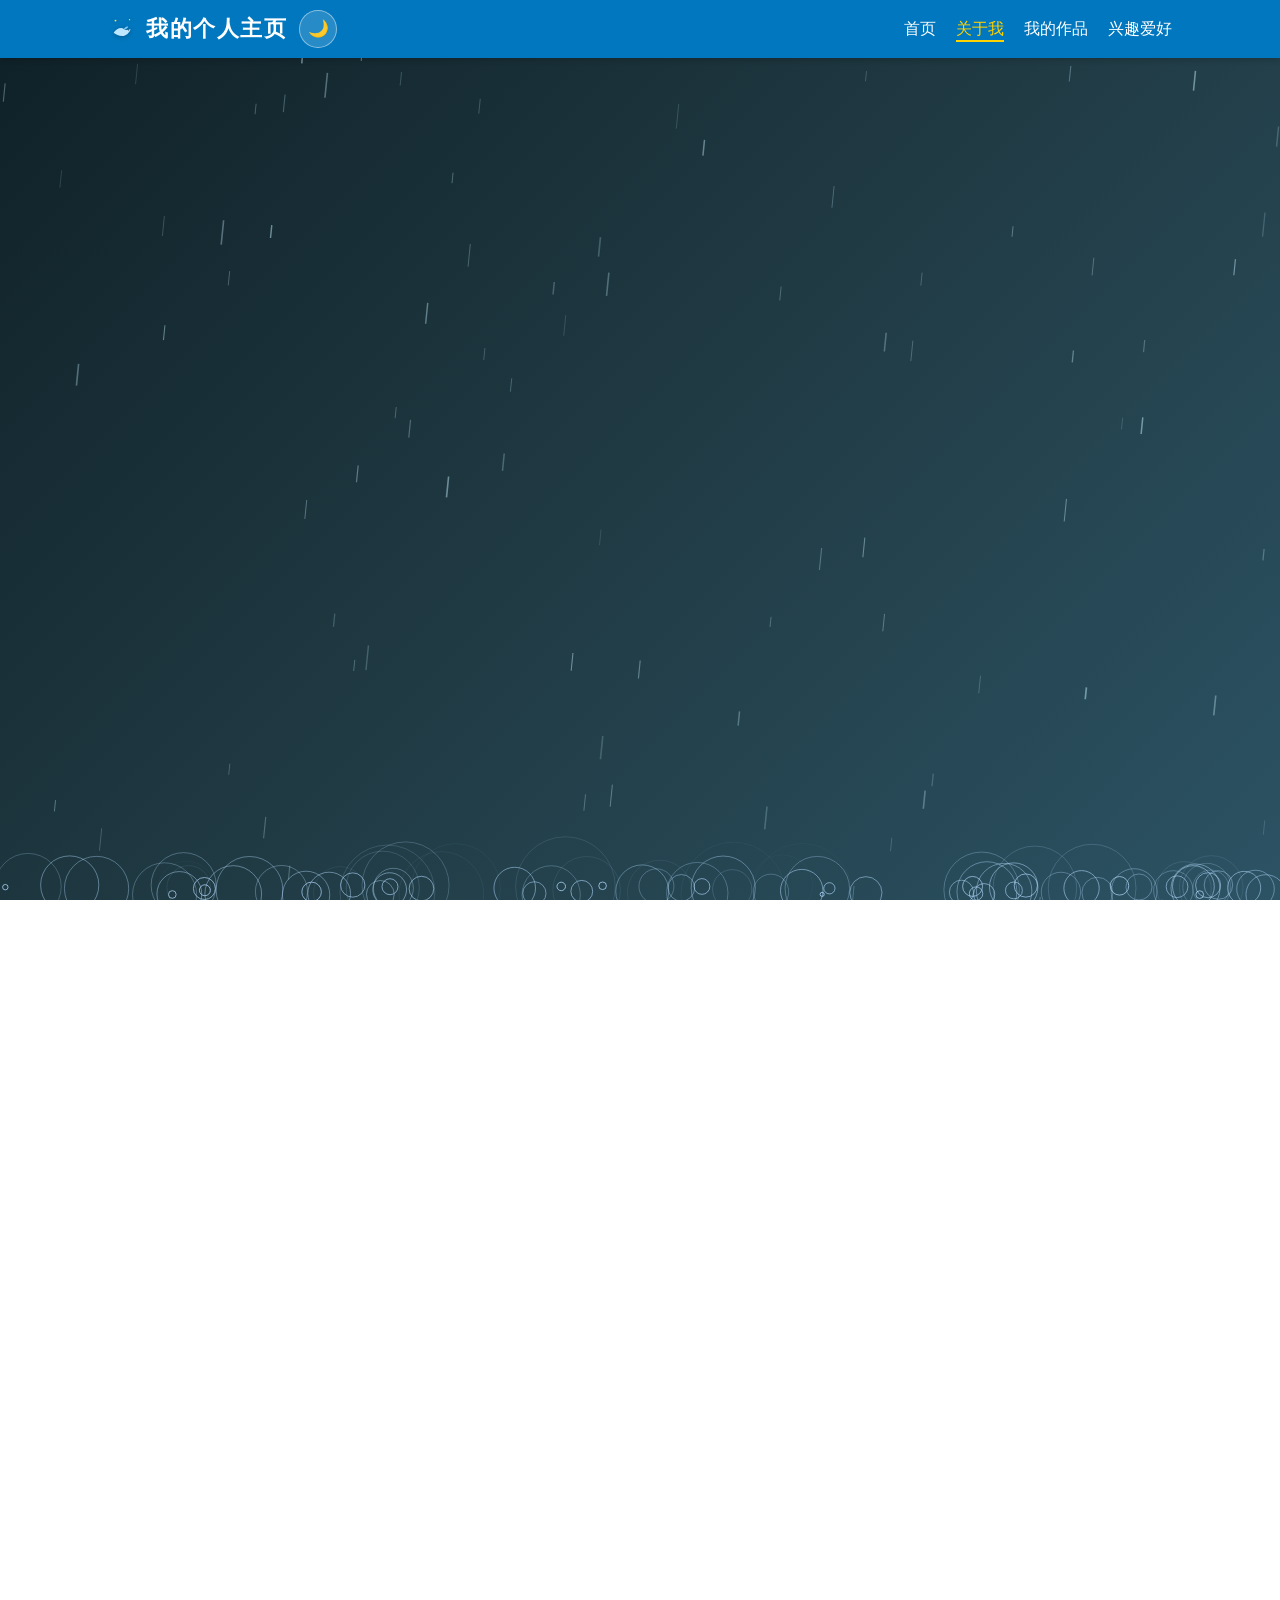
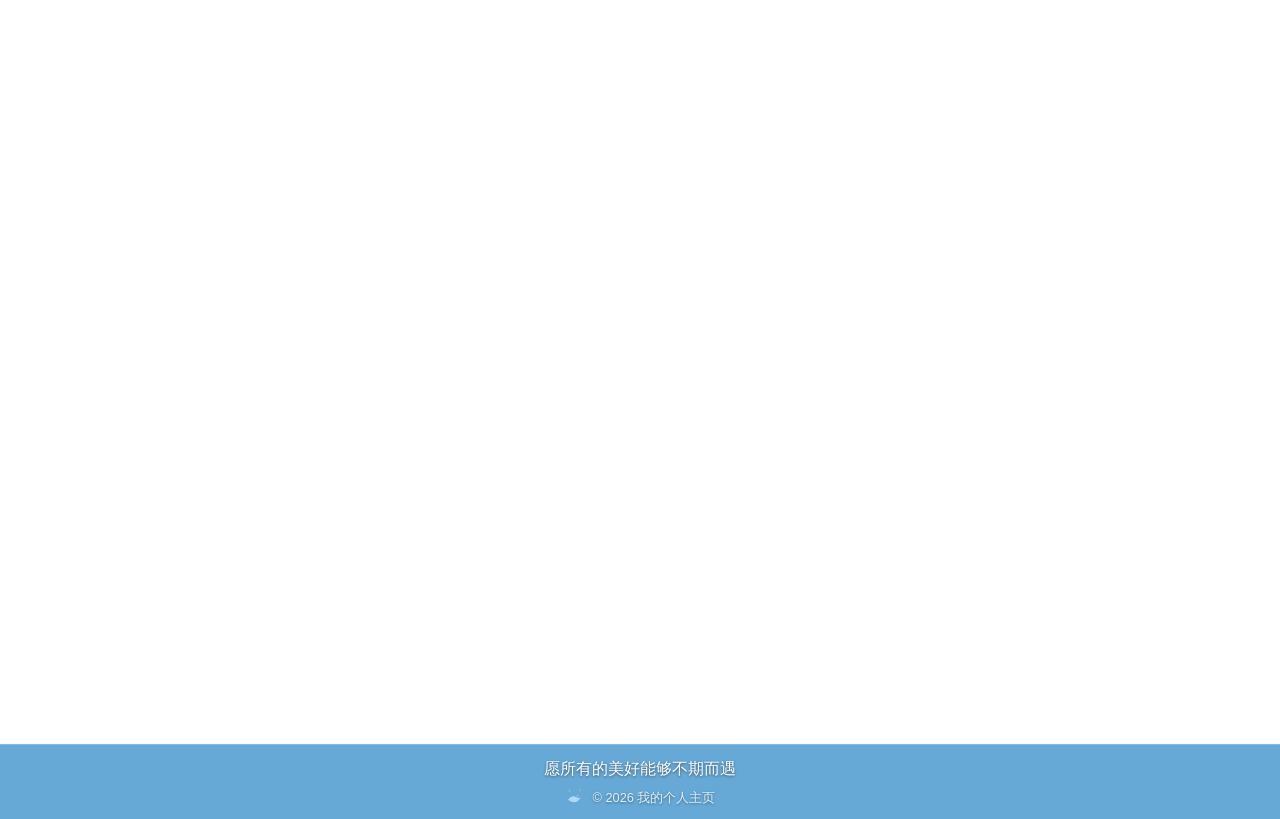
==== about.html @ daa80382 "Add files via upload" ====
<!DOCTYPE html>
<html lang="zh-CN">
<head>
    <meta charset="UTF-8">
    <meta name="viewport" content="width=device-width, initial-scale=1.0">
    <title>关于我 - 蓝调雨夜</title>
    <link rel="icon" type="image/svg+xml" href="favicon.svg">
    <link rel="manifest" href="manifest.json">
    <meta name="mobile-web-app-capable" content="yes">
    <meta name="apple-mobile-web-app-status-bar-style" content="black-translucent">
    <meta name="description" content="了解我的基本信息、技能标签、学习时间线与联系方式，一名热爱前端开发的学生的成长记录。">
    <meta name="keywords" content="关于我,前端技能,学习经历,HTML,CSS,JavaScript,Three.js">
    <meta name="theme-color" content="#0f2027">
    <meta name="author" content="我的个人主页">
    <!-- SEO / 社交分享卡片 -->
    <link rel="canonical" href="about.html">
    <meta name="robots" content="index,follow">
    <script>(function(){try{var u=location.origin+location.pathname.replace(/index[.]html$/,"");var c=document.querySelector("link[rel=canonical]");if(c)c.href=u;var og=document.querySelector("meta[property=og:url]");if(!og){og=document.createElement("meta");og.setAttribute("property","og:url");document.head.appendChild(og);}og.content=u;}catch(e){}})();</script>
    <meta property="og:type" content="profile">
    <meta property="og:site_name" content="蓝调雨夜 · 我的个人主页">
    <meta property="og:title" content="关于我 - 蓝调雨夜">
    <meta property="og:description" content="了解我的基本信息、技能标签、学习时间线与联系方式，一名热爱前端开发的学生的成长记录。">
    <meta property="og:image" content="images/banner.png">
    <meta name="twitter:card" content="summary_large_image">
    <script type="application/ld+json">
    {"@context":"https://schema.org","@type":"Person","name":"我的个人主页","description":"热爱前端开发的学生，展示学习成果与作品","knowsAbout":["HTML","CSS","JavaScript","Three.js","GSAP"]}
    </script>
    <script>(function(){try{var t=localStorage.getItem("site-theme"),m=localStorage.getItem("site-theme-mode")||(t==="light"?"light":"dark"),light=m==="light"||(m==="auto"&&matchMedia("(prefers-color-scheme: light)").matches);if(light)document.documentElement.setAttribute("data-theme","light");localStorage.setItem("site-theme",light?"light":"dark");if(localStorage.getItem("site-motion")==="off")document.documentElement.setAttribute("data-motion","off");var sf=localStorage.getItem("siteFont");if(sf&&sf!=="default")document.documentElement.setAttribute("data-font",sf);}catch(e){}})();</script>
    <script>(function(){try{var a=JSON.parse(localStorage.getItem("siteAccent")||'"ocean"');if(a&&a!=="ocean")document.documentElement.setAttribute("data-accent",a);}catch(e){}})();</script>
    <link rel="stylesheet" href="css/style.css">
    <style>
        * { box-sizing: border-box; margin: 0; padding: 0; }
        html, body { height: 100%; }
        
        /* ⭐️ 核心修改：深邃的蓝色渐变背景 */
        body { 
            display: flex; 
            flex-direction: column; 
            background: linear-gradient(135deg, #0f2027 0%, #203a43 50%, #2c5364 100%) !important; 
            background-image: linear-gradient(135deg, #0f2027 0%, #203a43 50%, #2c5364 100%) !important;
            background-attachment: fixed;
            animation: none !important;        
        }

        #rainCanvas { position: fixed; top: 0; left: 0; width: 100%; height: 100%; z-index: 1; pointer-events: none; }
        header, main, footer { position: relative; z-index: 10; }

        main.container { flex: 1; width: 100%; max-width: 1100px; margin: 0 auto; padding: 16px; }
        .about-title { font-size: 1.4rem; margin: 0 0 24px 0; color: #ffffff; text-shadow: 0 2px 4px rgba(0,0,0,0.5); }

        /* ⭐️ 保持白色高透毛玻璃卡片 */
        .about-content .card {
            background: rgba(255, 255, 255, 0.75) !important; 
            backdrop-filter: blur(12px); 
            -webkit-backdrop-filter: blur(12px);
            border: 1px solid rgba(255, 255, 255, 0.9); 
            border-radius: 14px;
            padding: 35px 30px;
            box-shadow: 0 15px 40px rgba(0, 0, 0, 0.4); 
            position: relative;
            overflow: hidden;
        }

        /* 顶部星空 banner（装饰，不碰文字区） */
        .about-banner {
            position: absolute;
            top: 0; left: 0; right: 0;
            height: 150px;
            background-image: url('images/banner.png');
            background-size: cover;
            background-position: center 45%;
            background-repeat: no-repeat;
            z-index: 0;
        }
        .about-banner::after {
            content: "";
            position: absolute;
            inset: 0;
            background: linear-gradient(180deg, rgba(7,26,46,0.15) 0%, rgba(255,255,255,0) 60%, rgba(255,255,255,0.75) 100%);
        }
        .about-content .card > *:not(.about-banner) {
            position: relative;
            z-index: 1;
        }

        /* 文字颜色 */
        .card h3 { color: #004a82; margin-bottom: 12px; margin-top: 25px; font-size: 1.2rem; }
        .card p { margin-bottom: 10px; color: #222; line-height: 1.7; font-size: 1rem; }
        
        /* 头像 */
        .avatar-wrap { 
            width: 140px; height: 140px; border-radius: 50%; margin: 18px auto 20px; overflow: hidden; 
            border: 3px solid rgba(255, 255, 255, 0.95); box-shadow: 0 6px 22px rgba(0,0,0,0.35);
        }
        .card .avatar-wrap img { 
            width: 100% !important; height: 100% !important; max-width: none !important; 
            object-fit: cover; object-position: center; display: block; margin: 0 !important; border: none !important; border-radius: 50%; 
        }
        
        .divider { border: none; border-top: 1px dashed #a0b8d0; margin: 25px 0; }

        /* ⭐️ 技能标签云 */
        .skill-tags { display: flex; flex-wrap: wrap; gap: 10px; margin-top: 6px; }
        .skill-tag {
            display: inline-block; padding: 6px 15px; border-radius: 20px;
            font-size: 0.92rem; font-weight: 600; color: #fff;
            background: linear-gradient(135deg, #0077be, #4aa3df);
            box-shadow: 0 3px 8px rgba(0, 119, 190, 0.25);
        }
        .skill-tag.skill-js { background: linear-gradient(135deg, #b8860b, #e0a92e); box-shadow: 0 3px 8px rgba(184,134,11,0.25); }
        .skill-tag.skill-3d { background: linear-gradient(135deg, #6a4fc2, #9b7bea); box-shadow: 0 3px 8px rgba(106,79,194,0.25); }

        /* ⭐️ 技能熟练度条 */
        .skill-bars { display: flex; flex-direction: column; gap: 12px; margin-top: 18px; }
        .skill-bar-row { display: flex; align-items: center; gap: 12px; }
        .skill-bar-name { width: 104px; flex: none; font-size: 0.9rem; color: #004a82; font-weight: 600; text-align: right; }
        .skill-bar-track {
            flex: 1; height: 9px; border-radius: 6px; overflow: hidden;
            background: rgba(0, 119, 190, 0.12); box-shadow: inset 0 1px 2px rgba(0,0,0,0.08);
        }
        .skill-bar-fill {
            height: 100%; border-radius: 6px; width: 0;
            background: linear-gradient(90deg, #0077be, #4aa3df);
            transition: width 1.1s cubic-bezier(.22,.9,.3,1);
        }
        .skill-bar-fill.bar-js { background: linear-gradient(90deg, #b8860b, #e0a92e); }
        .skill-bar-fill.bar-3d { background: linear-gradient(90deg, #6a4fc2, #9b7bea); }
        .skill-bar-pct { width: 38px; flex: none; font-size: 0.82rem; color: #666; font-variant-numeric: tabular-nums; }
        @media (max-width: 560px) {
            .skill-bar-name { width: 76px; font-size: 0.82rem; }
            .skill-bar-row { gap: 8px; }
        }

        /* ⭐️ 学习时间线 */
        .timeline { position: relative; margin: 8px 0 4px 4px; padding-left: 26px; }
        .timeline::before {
            content: ""; position: absolute; left: 5px; top: 6px; bottom: 6px;
            width: 2px; background: linear-gradient(#0077be, #73b868);
        }
        .timeline-item { position: relative; margin-bottom: 18px; }
        .timeline-item:last-child { margin-bottom: 0; }
        .timeline-item::before {
            content: ""; position: absolute; left: -26px; top: 5px;
            width: 12px; height: 12px; border-radius: 50%;
            background: #fff; border: 2px solid #0077be;
            box-shadow: 0 0 0 3px rgba(0,119,190,0.15);
        }
        .timeline-item h4 { color: #005a9c; font-size: 1.02rem; margin: 0 0 3px 0; }
        .timeline-item h4 span { color: #888; font-size: 0.82rem; font-weight: normal; margin-left: 8px; }
        .timeline-item p { margin: 0; }

        /* ⭐️ 联系方式 */
        .contact-list { display: flex; flex-wrap: wrap; gap: 12px; margin-top: 8px; }
        .contact-item {
            display: flex; align-items: center; gap: 8px;
            padding: 10px 16px; border-radius: 10px;
            background: linear-gradient(135deg, rgba(0,119,190,0.08), rgba(115,184,104,0.08));
            border: 1px solid rgba(0,119,190,0.2);
        }
        .contact-item .c-label { color: #005a9c; font-weight: 600; }
        .contact-item .c-value { color: #222; }
        
        /* 页脚 */
        footer { 
            background-color: rgba(0, 113, 188, 0.6) !important; 
            backdrop-filter: blur(10px);
            -webkit-backdrop-filter: blur(10px);
            border-top: 1px solid rgba(255, 255, 255, 0.2); 
            color: #fff; text-align: center; padding: 16px 0; width: 100%; 
        }
        footer p { margin: 0; color: #fff; text-shadow: 0 1px 3px rgba(0,0,0,0.5); }
        footer .copyright { margin-top: 6px; font-size: 0.8rem; opacity: 0.85; }
    </style>
    <link rel="stylesheet" href="css/theme.css">
</head>
<body>
    <a href="#main-content" class="skip-link">跳转到主要内容</a>
    <header class="site-header">
        <div class="container">
            <h1><svg class="brand-mark" viewBox="0 0 64 64" aria-hidden="true"><circle class="brand-star" cx="16" cy="14" r="2"></circle><circle class="brand-star" cx="46" cy="12" r="1.5"></circle><path class="whale-body" d="M12 40c6-9 16-13 22-8 4 3 8 3 14 0-2 8-9 15-18 15-7 0-13-3-18-7z"></path><path class="whale-fin" d="M34 32c2-4 6-6 9-5-1 3-4 5-9 5z"></path><circle class="whale-eye" cx="44" cy="34" r="1.1"></circle></svg>我的个人主页</h1>
            <div class="theme-toggle-wrap"><button class="theme-toggle" type="button" aria-label="切换深浅主题" title="切换深浅主题"><span class="theme-toggle-icon">🌙</span></button></div>
            <nav class="site-nav" aria-label="主导航">
                <ul>
                    <li><a href="index.html">首页</a></li>
                    <li><a href="about.html" class="active" aria-current="page">关于我</a></li>
                    <li><a href="works.html">我的作品</a></li>
                    <li><a href="hobby.html">兴趣爱好</a></li>
                </ul>
            </nav>
        </div>
    </header>

    <main class="container" id="main-content">
        <h2 class="about-title reveal" style="--reveal-delay: 0s"><span data-icon="wave" style="vertical-align:-0.08em"></span> 关于我</h2>
        <div class="flip-card reveal" style="--reveal-delay: 0.08s" aria-label="翻转名片">
            <div class="flip-card__inner">
                <div class="flip-card__face flip-card__front">
                    <div class="flip-card__avatar"><img src="images/56.jpg" alt="我的头像"></div>
                    <h3>你好，我是未来的前端开发者</h3>
                    <p>点击卡片翻到背面看看 →</p>
                    <span class="flip-card__hint">点击 / 回车翻转</span>
                </div>
                <div class="flip-card__face flip-card__back">
                    <h3>关于这张名片</h3>
                    <p>热爱星空海洋的清新治愈风，享受从零搭出一个网页的过程。技能会持续更新，故事也还在继续写。</p>
                    <div class="flip-card__tags"><span>HTML</span><span>CSS</span><span>JS</span><span>Canvas</span></div>
                    <span class="flip-card__hint">← 点击翻回正面</span>
                </div>
            </div>
        </div>
        <div class="about-content">
            <div class="card reveal" style="--reveal-delay: 0.15s">
                <div class="about-banner" aria-hidden="true"></div>
                <div class="avatar-wrap">
                    <img src="images/56.jpg" alt="头像">
                </div>
                
                <hr class="divider">
                <h3 style="margin-top: 0;">基本信息</h3>
                <p>大家好，我是一名学生。我对前端网页开发很感兴趣，正在学习HTML、CSS，喜欢动手制作网页，研究页面布局、配色和简单动画。遇到不懂的问题我会耐心查阅资料、反复调试，也乐于和同学交流学习。我很喜欢星空海洋这种清新治愈的风格，这个个人主页就是我的练习作品。</p>
                
                <hr class="divider">
                <h3 style="margin-top: 0;">我的性格</h3>
                <p>乐观、耐心，遇到难题愿意慢慢钻研，喜欢和同学交流学习。</p>
                
                <h3>我的学习习惯</h3>
                <p>遇到不懂的知识点会先自己查阅资料、动手调试，记录踩坑笔记；喜欢拆解网页效果，模仿练习，在实践里巩固知识。</p>
                
                <hr class="divider">
                <h3 style="margin-top: 0;">技能标签</h3>
                <p>目前掌握和正在学习的技术：</p>
                <div class="skill-tags">
                    <span class="skill-tag">HTML5</span>
                    <span class="skill-tag">CSS3</span>
                    <span class="skill-tag">Flex / Grid 布局</span>
                    <span class="skill-tag skill-js">JavaScript</span>
                    <span class="skill-tag skill-js">DOM 交互</span>
                    <span class="skill-tag skill-3d">Three.js</span>
                    <span class="skill-tag skill-3d">GSAP</span>
                    <span class="skill-tag skill-3d">Canvas</span>
                    <span class="skill-tag">响应式设计</span>
                </div>
                <div class="skill-bars">
                    <div class="skill-bar-row"><span class="skill-bar-name">HTML / CSS</span><div class="skill-bar-track"><div class="skill-bar-fill" data-level="90"></div></div><span class="skill-bar-pct">90%</span></div>
                    <div class="skill-bar-row"><span class="skill-bar-name">Flex / Grid</span><div class="skill-bar-track"><div class="skill-bar-fill" data-level="85"></div></div><span class="skill-bar-pct">85%</span></div>
                    <div class="skill-bar-row"><span class="skill-bar-name">响应式设计</span><div class="skill-bar-track"><div class="skill-bar-fill" data-level="80"></div></div><span class="skill-bar-pct">80%</span></div>
                    <div class="skill-bar-row"><span class="skill-bar-name">JavaScript</span><div class="skill-bar-track"><div class="skill-bar-fill bar-js" data-level="70"></div></div><span class="skill-bar-pct">70%</span></div>
                    <div class="skill-bar-row"><span class="skill-bar-name">DOM 交互</span><div class="skill-bar-track"><div class="skill-bar-fill bar-js" data-level="72"></div></div><span class="skill-bar-pct">72%</span></div>
                    <div class="skill-bar-row"><span class="skill-bar-name">GSAP</span><div class="skill-bar-track"><div class="skill-bar-fill bar-3d" data-level="55"></div></div><span class="skill-bar-pct">55%</span></div>
                    <div class="skill-bar-row"><span class="skill-bar-name">Canvas</span><div class="skill-bar-track"><div class="skill-bar-fill bar-3d" data-level="55"></div></div><span class="skill-bar-pct">55%</span></div>
                    <div class="skill-bar-row"><span class="skill-bar-name">Three.js</span><div class="skill-bar-track"><div class="skill-bar-fill bar-3d" data-level="50"></div></div><span class="skill-bar-pct">50%</span></div>
                </div>

                <div class="radar-wrap reveal" style="--reveal-delay: 0.1s">
                    <h3>技能全景雷达</h3>
                    <div id="skillRadar"></div>
                    <div class="radar-note">直观展示各项技能的掌握程度 · 切换主题会自动适配</div>
                </div>

                <div class="quiz-wrap reveal" id="funQuiz" style="--reveal-delay: 0.1s">
                    <!-- 由 extras.js 渲染 -->
                </div>

                <hr class="divider">
                <h3 style="margin-top: 0;">学习时间线</h3>
                <div class="timeline">
                    <div class="timeline-item">
                        <h4>入门阶段 <span>HTML / CSS 基础</span></h4>
                        <p>从标签与选择器学起，练习静态页面搭建，掌握了盒模型与常见布局。</p>
                    </div>
                    <div class="timeline-item">
                        <h4>进阶阶段 <span>布局与动画</span></h4>
                        <p>深入 Flex 与 Grid 布局，开始研究页面配色、渐变背景和 CSS 动画效果。</p>
                    </div>
                    <div class="timeline-item">
                        <h4>实践阶段 <span>JavaScript 交互</span></h4>
                        <p>学习 DOM 操作与本地存储，做出了留言板、滚动入场等交互功能。</p>
                    </div>
                    <div class="timeline-item">
                        <h4>现在 <span>3D 与创意效果</span></h4>
                        <p>尝试 Three.js、GSAP 与 Canvas，探索 3D 爱心、旋转相册等更有趣的效果。</p>
                    </div>
                </div>

                <hr class="divider">
                <h3 style="margin-top: 0;">联系方式</h3>
                <p>想交流前端学习或网页制作，欢迎通过以下方式联系我：</p>
                <div class="contact-list">
                    <div class="contact-item"><span class="c-label">QQ：</span><span class="c-value">3374130852</span></div>
                    <div class="contact-item"><span class="c-label">邮箱：</span><span class="c-value">3374130852@qq.com</span></div>
                    <div class="contact-item"><span class="c-label">微信：</span><span class="c-value">19958696570</span></div>
                </div>
            </div>
        </div>
    </main>

    <footer class="site-footer">
        <div class="container">
            <p>愿所有的美好能够不期而遇</p>
            <p class="copyright"><svg class="footer-mark" viewBox="0 0 64 64" aria-hidden="true"><circle class="brand-star" cx="16" cy="14" r="2"></circle><circle class="brand-star" cx="46" cy="12" r="1.5"></circle><path class="whale-body" d="M12 40c6-9 16-13 22-8 4 3 8 3 14 0-2 8-9 15-18 15-7 0-13-3-18-7z"></path><path class="whale-fin" d="M34 32c2-4 6-6 9-5-1 3-4 5-9 5z"></path><circle class="whale-eye" cx="44" cy="34" r="1.1"></circle></svg>© 2026 我的个人主页</p>
        </div>
    </footer>
    
    <canvas id="rainCanvas"></canvas>

    <script>
        const canvas = document.getElementById('rainCanvas');
        const ctx = canvas.getContext('2d');

        let W, H;
        function resizeCanvas() {
            W = canvas.width = window.innerWidth;
            H = canvas.height = window.innerHeight;
        }
        resizeCanvas();
        window.addEventListener('resize', resizeCanvas);

        class Raindrop {
            constructor() {
                this.reset();
                this.y = Math.random() * H; 
            }
            reset() {
                this.x = Math.random() * W;
                this.y = Math.random() * -H; 
                this.length = Math.random() * 15 + 10; 
                this.speed = Math.random() * 8 + 8; 
                this.opacity = Math.random() * 0.3 + 0.2; 
                this.width = Math.random() * 1.2 + 0.5; 
            }
            update() {
                this.y += this.speed;
                if (this.y > H) {
                    ripples.push(new Ripple(this.x, H - 10)); 
                    this.reset();
                }
            }
            draw() {
                ctx.beginPath();
                ctx.moveTo(this.x, this.y);
                ctx.lineTo(this.x - this.length * 0.1, this.y + this.length); 
                // ⭐️ 雨滴颜色稍微带点淡淡的蓝色，在深蓝背景上更清透
                ctx.strokeStyle = `rgba(200, 240, 255, ${this.opacity})`; 
                ctx.lineWidth = this.width;
                ctx.stroke();
            }
        }

        class Ripple {
            constructor(x, y) {
                this.x = x;
                this.y = y + Math.random() * 10 - 5; 
                this.radius = 1;
                this.opacity = 0.8;
                this.speed = Math.random() * 0.8 + 0.4;
            }
            update() {
                this.radius += this.speed;
                this.opacity -= 0.015; 
            }
            draw() {
                if (this.opacity <= 0) return;
                ctx.beginPath();
                ctx.arc(this.x, this.y, this.radius, 0, Math.PI * 2);
                // 涟漪也带点浅蓝色
                ctx.strokeStyle = `rgba(180, 220, 255, ${this.opacity})`; 
                ctx.lineWidth = 1;
                ctx.stroke();
            }
        }

        const raindrops = [];
        const ripples = [];
        for (let i = 0; i < 150; i++) { raindrops.push(new Raindrop()); }

        function animateRain() {
            ctx.clearRect(0, 0, W, H);
            raindrops.forEach(drop => { drop.update(); drop.draw(); });
            for (let i = ripples.length - 1; i >= 0; i--) {
                ripples[i].update();
                ripples[i].draw();
                if (ripples[i].opacity <= 0) ripples.splice(i, 1); 
            }
            requestAnimationFrame(animateRain);
        }
        animateRain();
    </script>
    <script src="js/interactions.js"></script>
    <script src="js/extras.js"></script>
    <script src="js/more.js"></script>
    <script src="js/upgrade.js"></script>
    <script src="js/upgrade2.js"></script>
    <script src="js/upgrade3.js"></script>
    <script src="js/upgrade4.js"></script>
    <script src="js/upgrade5.js"></script>
    <script src="js/upgrade6.js"></script>
    <script src="js/upgrade7.js"></script>

<script>
if ("serviceWorker" in navigator) {
  window.addEventListener("load", function () {
    navigator.serviceWorker.register("sw.js").catch(function () {});
  });
}
</script>
</body>
</html>
---- css/style.css ----
* {
    margin: 0;
    padding: 0;
    box-sizing: border-box;
}

html {
    scroll-behavior: smooth;
}

body {
    font-family: var(--font-family);
    line-height: 1.6;
    color: #222;
    /* 🌟 核心修改：动态渐变背景 */
    background: linear-gradient(135deg, #e0f3ff, #edf0f2, #d4e6f1, #e8f4f8);
    background-size: 400% 400%; /* 放大背景，让动画有移动空间 */
    animation: bgGradientMove 15s ease infinite; /* 15秒平滑无限循环 */
    
    min-height: 100vh;
    padding-top: 60px;
}

/* 🌟 新增：渐变背景移动动画 */
@keyframes bgGradientMove {
    0% { background-position: 0% 50%; }
    50% { background-position: 100% 50%; }
    100% { background-position: 0% 50%; }
}

:root {
    --main-blue: #0077be;
    --light-blue: #87cefa;
    --accent-yellow: #ffd300;
    --yellow-dark: #cc9f00;
    --card-border: #0077be;
    --shadow: 0 3px 8px rgba(0, 80, 130, 0.12);
    /* 阶段1：全站统一设计变量（深蓝星空） */
    --bg-deep-1: #0f2027;
    --bg-deep-2: #203a43;
    --bg-deep-3: #2c5364;
    --glass-bg: rgba(255, 255, 255, 0.88);
    --glass-border: rgba(255, 255, 255, 0.9);
    --text-on-dark: #ffffff;
    --font-body: 1rem;
    --line-body: 1.7;
    /* P0：字体排印系统——正文无衬线，标题衬线气质，数字/英文几何体 */
    --font-family: "PingFang SC", "Microsoft YaHei", "Noto Sans SC", sans-serif;
    --font-display: "Noto Serif SC", "Songti SC", "STSong", "SimSun", serif;
    --font-tech: "Trebuchet MS", "Segoe UI", "Helvetica Neue", sans-serif;
}

h1, h2, h3 {
    letter-spacing: 0.5px;
}

/* P0：标题用衬线体建立气质层，正文保持无衬线；字重拉开三级层次 */
h1 {
    font-family: var(--font-display);
    font-weight: 700;
    letter-spacing: 1.5px;
}
h2 {
    font-family: var(--font-display);
    font-size: 1.55rem;
    font-weight: 700;
    letter-spacing: 1px;
    margin-bottom: 0.8rem;
    color: #112233;
    line-height: 1.35;
}
h3 {
    font-family: var(--font-tech);
    font-size: 1.12rem;
    font-weight: 700;
    letter-spacing: 0.6px;
    margin-bottom: 0.5rem;
    line-height: 1.4;
}

p {
    color: #333;
    margin-bottom: 0.8rem;
    font-size: var(--font-body);
    line-height: var(--line-body);
}

.container {
    max-width: 1100px;
    margin: 0 auto;
    padding: 0 18px;
}

.grid {
    display: grid;
    grid-template-columns: repeat(auto-fit, minmax(260px, 1fr));
    gap: 18px;
}

/* ========== 顶部导航栏 ========== */
.site-header {
    background-color: var(--main-blue);
    color: #fff;
    padding: 10px 0;
    position: fixed;
    width: 100%;
    top: 0;
    left: 0;
    z-index: 1000;
    box-shadow: 0 2px 6px rgba(0,0,0,0.18);
}

.site-header .container {
    display: flex;
    justify-content: space-between;
    align-items: center;
    gap: 12px;
}

.site-header h1 {
    color: #fff;
    font-size: 1.4rem;
    margin: 0;
    display: flex;
    align-items: center;
    gap: 8px;
}

/* 品牌符号：鲸鱼图标贯穿导航与页脚 */
.brand-mark {
    width: 30px;
    height: 30px;
    flex: none;
    filter: drop-shadow(0 1px 2px rgba(0, 0, 0, 0.25));
}
.brand-mark .whale-body { fill: #bfe6ff; }
.brand-mark .whale-fin { fill: #87cefa; }
.brand-mark .whale-eye { fill: #0f2027; }
.brand-mark .brand-star { fill: #ffe045; }

.footer-mark {
    width: 22px;
    height: 22px;
    vertical-align: -6px;
    margin-right: 6px;
}
.footer-mark .whale-body { fill: #bfe6ff; }
.footer-mark .whale-fin { fill: #87cefa; }
.footer-mark .whale-eye { fill: #0f2027; }
.footer-mark .brand-star { fill: #ffe045; }

.site-nav ul {
    list-style: none;
    display: flex;
    gap: 20px;
}

.site-nav a {
    color: #ffffff;
    text-decoration: none;
    font-size: 1rem;
    padding: 3px 0;
    border-bottom: 2px solid transparent;
    transition: all 0.25s ease;
}

.site-nav a:hover,
.site-nav a.active {
    color: var(--accent-yellow);
    border-bottom-color: var(--accent-yellow);
    transform: translateY(-1px);
}

/* ========== Hero 沉浸式首屏 ========== */
.hero {
    width: 100%;
    min-height: clamp(440px, 78vh, 660px);
    display: flex;
    flex-direction: column;
    justify-content: center;
    align-items: center;
    text-align: center;
    position: relative;
    overflow: hidden;
    background-color: #0b1a26;
}

/* 视差层：背景图独立成层，滚动时缓慢位移 */
.hero-parallax {
    position: absolute;
    inset: -12% 0;
    background-image: url("../images/banner.png");
    background-size: cover;
    background-position: center center;
    background-repeat: no-repeat;
    z-index: 0;
    will-change: transform;
}

/* 星光粒子：两组 box-shadow 星点，缓慢闪烁 */
.hero-stars {
    position: absolute;
    inset: 0;
    z-index: 1;
    pointer-events: none;
    background-repeat: repeat;
    background-image:
        radial-gradient(1.5px 1.5px at 20px 30px, rgba(255,255,255,.9), transparent),
        radial-gradient(1px 1px at 120px 80px, rgba(255,255,255,.7), transparent),
        radial-gradient(2px 2px at 200px 150px, rgba(255,224,69,.8), transparent),
        radial-gradient(1px 1px at 70px 200px, rgba(255,255,255,.6), transparent),
        radial-gradient(1.5px 1.5px at 160px 240px, rgba(255,255,255,.8), transparent);
    background-size: 260px 280px;
    animation: star-twinkle 4s ease-in-out infinite alternate;
}
@keyframes star-twinkle {
    from { opacity: .45; }
    to   { opacity: 1; }
}

.hero::before {
    content: "";
    position: absolute;
    inset: 0;
    background: linear-gradient(180deg, rgba(0, 30, 60, 0.25) 0%, rgba(0, 40, 80, 0.35) 55%, rgba(8, 22, 40, 0.85) 100%);
    z-index: 1;
}

.hero .bubble {
    position: absolute;
    border-radius: 50%;
    border: 2px solid rgba(255,255,255,0.55);
    background: rgba(255,255,255,0.12);
    animation: bubble-float 6s ease-in-out infinite;
    z-index: 1;
}
.hero .bubble:nth-child(1) {
    width: 24px; height: 24px;
    bottom: 70px; left: 25%;
    animation-delay: 0.7s;
}
.hero .bubble:nth-child(2) {
    width: 16px; height: 16px;
    bottom: 110px; right: 30%;
    animation-delay: 2.5s;
}

@keyframes bubble-float {
    0% { transform: translateY(0); opacity: 0.4; }
    50% { transform: translateY(-18px); opacity: 0.8; }
    100% { transform: translateY(0); opacity: 0.4; }
}

.hero h2,
.hero p,
.hero .button {
    position: relative;
    z-index: 2;
}

.hero h2 {
    color: #ffffff;
    text-shadow: 0 2px 6px rgba(0, 0, 0, 0.5);
    font-size: 1.8rem;
}
.hero p {
    font-size: 1rem;
    color: #e0f3ff;
    text-shadow: 0 1px 4px rgba(0, 0, 0, 0.4);
    margin: 8px 0 20px;
}

/* 打字机标题：文字逐字显现 + 闪烁光标 */
.typewriter {
    display: inline-block;
    min-height: 1.4em;
}
.typewriter::after {
    content: "";
    display: inline-block;
    width: 2px;
    height: 1.05em;
    margin-left: 3px;
    vertical-align: -0.14em;
    background: var(--accent-yellow);
    animation: caret-blink 0.9s steps(1) infinite;
}
@keyframes caret-blink { 50% { opacity: 0; } }

/* 向下滚动提示：鼠标 + 滚动点 */
.hero-scroll-hint {
    position: absolute;
    bottom: 22px;
    left: 50%;
    transform: translateX(-50%);
    z-index: 3;
    opacity: 0.85;
    transition: opacity .25s ease;
}
.hero-scroll-hint:hover { opacity: 1; }
.hero-scroll-mouse {
    display: block;
    width: 24px;
    height: 38px;
    border: 2px solid rgba(255, 255, 255, 0.85);
    border-radius: 14px;
    position: relative;
}
.hero-scroll-dot {
    position: absolute;
    top: 7px;
    left: 50%;
    width: 3px;
    height: 7px;
    margin-left: -1.5px;
    border-radius: 2px;
    background: var(--accent-yellow);
    animation: scroll-dot 1.7s ease-in-out infinite;
}
@keyframes scroll-dot {
    0%   { transform: translateY(0); opacity: 1; }
    70%  { transform: translateY(13px); opacity: 0; }
    100% { transform: translateY(13px); opacity: 0; }
}

/* ========== 按钮缩小 ========== */
.button {
    display: inline-block;
    background-color: var(--accent-yellow);
    color: #111;
    padding: 8px 20px;
    border: 2px solid var(--yellow-dark);
    border-radius: 5px;
    font-weight: bold;
    font-size: 0.95rem;
    text-decoration: none;
    box-shadow: 0 3px 0 var(--yellow-dark);
    transition: all 0.18s ease;
}

.button:hover {
    background-color: #ffe045;
    transform: translateY(-2px);
    box-shadow: 0 5px 0 var(--yellow-dark);
}
.button:active {
    transform: translateY(2px);
    box-shadow: 0 2px 0 var(--yellow-dark);
}

/* ========== 卡片缩小内边距 ========== */
.card {
    background-color: #ffffff;
    border: 2px solid var(--card-border);
    border-radius: 14px;
    padding: 18px;
    box-shadow: var(--shadow);
    transition: all 0.3s ease;
}

.card:hover {
    transform: translateY(-5px);
    box-shadow: 0 7px 16px rgba(0, 80, 130, 0.18);
}

/* ========== 图片样式【头像改大】 ========== */
img {
    max-width: 100%;
    height: auto;
    display: block;
    border-radius: 10px;
}
figure {
    margin-bottom:12px;
}
figcaption {
    text-align: center;
    margin-top:4px;
    color:#555;
    font-size:0.9rem;
}

.card img {
    width: 80%;
    max-width: 200px;
    border-radius: 50%;
    display: block;
    margin: 12px auto 16px;
    border: 2px solid #0078c8;
    object-fit: cover;
}

/* ========== 区块、页脚 ========== */
section {
    padding: 35px 0;
}

.site-footer {
    background-color: #0077be;
    color: #fff;
    text-align: center;
    padding: 10px 0;
    margin-top: 30px;
    font-size:0.9rem;
}
.site-footer .copyright {
    margin-top:4px;
    font-size:0.8rem;
    opacity:0.8;
}

/* ========== 弹窗样式 ========== */
.modal-backdrop {
    position: fixed;
    top:0;left:0;
    width:100%;height:100%;
    background-color: rgba(0,0,0,0.7);
    display:flex;
    align-items:center;
    justify-content:center;
    z-index:2000;
    visibility:hidden;
    opacity:0;
    transition: 0.3s;
}
.modal-content {
    background:#fff;
    padding:24px;
    border-radius:10px;
    max-width:90%;
    max-height:90%;
    overflow-y:auto;
    transform: translateY(15px);
    transition:0.3s;
}
.modal-backdrop.visible {
    visibility:visible;opacity:1;
}
.modal-backdrop.visible .modal-content {
    transform: translateY(0);
}
.modal-close-button {
    position:absolute;top:8px;right:12px;
    border:none;background:none;font-size:1.3rem;cursor:pointer;
}

.hidden {display:none;}

/* ========== 登记表表单样式 ========== */
.register-form-wrap{
    margin-top:30px;
    background:
        linear-gradient(rgba(255, 255, 255, 0.5), rgba(255, 255, 255, 0.92)),
        url("../images/40.png") left top / cover no-repeat;
    padding:24px;
    border-radius:12px;
    border:2px solid #73b868;
}
.register-form-wrap h2{
    color:#346b2c;
    text-align:center;
    margin-top:0;
    font-size:1.4rem;
}
.form-block{
    margin:18px 0;
    border-bottom:1px solid #b8ddb2;
    padding-bottom:12px;
}
.form-block h3{
    color:#346b2c;
    margin-bottom:12px;
    font-size:1.05rem;
}
.form-row{
    display:grid;
    grid-template-columns:1fr 1fr;
    gap:12px;
    margin-bottom:10px;
}
.form-item label{
    display:block;
    color:#222;
    margin-bottom:4px;
    font-size:0.95rem;
}
.form-item input,.form-item select,textarea{
    width:100%;
    box-sizing:border-box;
    padding:8px;
    border:1px solid #b8ddb2;
    border-radius:5px;
    font-size:0.9rem;
}
textarea{
    min-height:110px;
    resize:vertical;
}
.form-radio-group,.form-check-group{
    margin:10px 0;
    font-size:0.95rem;
}
.form-radio-group label,.form-check-group label{
    margin-right:12px;
}
.submit-btn{
    background:#73b868;
    color:#fff;
    border:none;
    padding:10px 22px;
    border-radius:6px;
    font-size:0.95rem;
    cursor:pointer;
    transition:0.2s;
}
.submit-btn:hover{
    background:#5e9954;
}
.record-title{
    margin-top:24px;
    font-size:1rem;
    color:#346b2c;
    font-weight:bold;
}
.record-item{
    background:#f0f9ee;
    border-left:4px solid #73b868;
    padding:12px;
    margin:8px 0;
    border-radius:6px;
    line-height:1.5;
    font-size:0.95rem;
}

/* ========== 移动端适配 ========== */
@media(max-width:720px){
    .site-header .container{
        flex-direction: column;
    }
    .site-nav ul{
        gap:14px;
    }
    .hero{
        height:300px;
    }
    .hero h2{
        font-size:1.4rem;
    }
    .form-row{
        grid-template-columns:1fr;
    }
    body{
        padding-top: 88px;
    }
}

/* ========== 兴趣爱好页紧凑优化 ========== */
.hobby-page {
    padding-top: 60px;
}

.hobby-page .container {
    max-width: 1000px;
    padding: 0 16px;
}

.hobby-page section {
    padding: 25px 0;
}

.hobby-page section h2 {
    font-size: 1.2rem;
    margin-bottom: 12px;
    padding-left: 10px;
    border-left: 4px solid #0077be;
}

.hobby-grid {
    display: grid;
    grid-template-columns: repeat(auto-fit, minmax(140px, 1fr));
    gap: 14px;
}

.hobby-card {
    background: #fff;
    border: 2px solid #0077be;
    border-radius: 12px;
    padding: 12px;
    text-align: center;
    box-shadow: 0 3px 8px rgba(0, 80, 130, 0.12);
    transition: all 0.3s ease;
}

.hobby-card:hover {
    transform: translateY(-4px);
    box-shadow: 0 6px 14px rgba(0, 80, 130, 0.18);
}

.hobby-card img {
    width: 100%;
    max-width: 160px;
    height: auto;
    border-radius: 10px;
    margin-bottom: 8px;
}

.hobby-card h3 {
    font-size: 1rem;
    margin-bottom: 4px;
}

.hobby-card p {
    font-size: 0.88rem;
    color: #444;
    margin-bottom: 0;
}

/* 移动端再缩小一点 */
@media (max-width: 720px) {
    .hobby-grid {
        grid-template-columns: repeat(auto-fit, minmax(120px, 1fr));
        gap: 10px;
    }

    .hobby-card {
        padding: 10px;
    }

    .hobby-card h3 {
        font-size: 0.95rem;
    }

    .hobby-card p {
        font-size: 0.82rem;
    }
}

.grid {
    display: grid;
    grid-template-columns: repeat(3, 1fr);
    gap: 20px;
}

.card {
    background: #ffffff;
    border-radius: 14px;
    border: 2px solid #2078c9;
    box-shadow: 0 2px 12px rgba(0, 0, 0, 0.08);
    padding: 24px;

    /* 关键：让卡片内部元素纵向排列，并把按钮压到底部 */
    display: flex;
    flex-direction: column;
}

.card h3 {
    font-size: 1.15rem;
    color: #2078c9;
    margin: 0 0 12px 0;
}

.card p {
    font-size: 0.9rem;
    line-height: 1.6;
    color: #444;
    margin: 0 0 20px 0;

    /* 关键：让文字区域自动占空间，把按钮往下挤 */
    flex: 1;
}

.button {
    display: inline-block;
    width: fit-content;
    padding: 8px 16px;
    background-color: #ffd000;
    border-radius: 6px;
    font-weight: bold;
    text-decoration: none;
    color: #222;
}

/* ============================================================
   ✨ 交互精加工：毛玻璃导航 / Toast 提示 / 滚动入场
   （由 js/interactions.js 驱动，全站共享）
   ============================================================ */

/* ---------- 1. 导航栏滚动毛玻璃 ---------- */
.site-header {
    transition: background-color .35s ease, box-shadow .35s ease, backdrop-filter .35s ease;
}
.site-header.scrolled {
    background-color: rgba(0, 119, 190, .55) !important;
    backdrop-filter: blur(14px) saturate(150%);
    -webkit-backdrop-filter: blur(14px) saturate(150%);
    box-shadow: 0 4px 22px rgba(0, 30, 60, .3);
}

/* ---------- 2. Toast 提示框 ---------- */
.toast-stack {
    position: fixed;
    top: 80px;
    left: 50%;
    transform: translateX(-50%);
    z-index: 3000;
    display: flex;
    flex-direction: column;
    align-items: center;
    gap: 10px;
    width: max-content;
    max-width: calc(100vw - 32px);
    pointer-events: none;
}
.toast {
    display: flex;
    align-items: center;
    gap: 11px;
    min-width: 220px;
    padding: 12px 20px 12px 16px;
    background: rgba(255, 255, 255, .97);
    -webkit-backdrop-filter: blur(12px);
    backdrop-filter: blur(12px);
    border: 1px solid rgba(0, 119, 190, .22);
    border-left: 4px solid #2fae6b;
    border-radius: 10px;
    box-shadow: 0 14px 34px rgba(0, 40, 80, .24);
    color: #123047;
    font-size: .95rem;
    font-weight: 500;
    opacity: 0;
    transform: translateY(-26px);
    transition: opacity .38s ease, transform .38s cubic-bezier(.22, .9, .3, 1);
}
.toast.show {
    opacity: 1;
    transform: translateY(0);
}
.toast--error { border-left-color: #e2574c; }
.toast--info  { border-left-color: #0077be; }
.toast__icon {
    width: 24px;
    height: 24px;
    flex: none;
}
.toast__icon circle,
.toast__icon path {
    fill: none;
    stroke: #2fae6b;
    stroke-width: 2.6;
    stroke-linecap: round;
    stroke-linejoin: round;
}
.toast--error .toast__icon circle,
.toast--error .toast__icon path { stroke: #e2574c; }
.toast--info  .toast__icon circle,
.toast--info  .toast__icon path { stroke: #0077be; }
.toast__icon circle {
    stroke-dasharray: 76;
    stroke-dashoffset: 76;
    animation: toastDraw .5s .08s ease forwards;
}
.toast__icon path {
    stroke-dasharray: 30;
    stroke-dashoffset: 30;
    animation: toastDraw .32s .42s ease forwards;
}
@keyframes toastDraw { to { stroke-dashoffset: 0; } }

/* ---------- 3. 滚动入场动画 ---------- */
.reveal { opacity: 0; }
.reveal.is-visible {
    animation: revealUp .75s cubic-bezier(.22, .9, .3, 1) var(--reveal-delay, 0s) both;
}
@keyframes revealUp {
    from { opacity: 0; transform: translateY(40px); }
    to   { opacity: 1; transform: translateY(0); }
}

/* ---------- 4. 回到顶部按钮 ---------- */
.back-to-top {
    position: fixed; right: 24px; bottom: 28px; z-index: 1500;
    width: 46px; height: 46px; border-radius: 50%;
    border: none; cursor: pointer;
    background: linear-gradient(135deg, #0077be, #4aa3df);
    color: #fff;
    box-shadow: 0 6px 18px rgba(0, 80, 130, 0.4);
    display: flex; align-items: center; justify-content: center;
    opacity: 0; visibility: hidden; transform: translateY(16px);
    transition: opacity .3s ease, transform .3s ease, visibility .3s ease, box-shadow .2s ease;
}
.back-to-top.visible { opacity: 1; visibility: visible; transform: translateY(0); }
.back-to-top:hover { box-shadow: 0 9px 24px rgba(0, 80, 130, 0.6); transform: translateY(-3px); }
.back-to-top svg { width: 22px; height: 22px; fill: none; stroke: #fff; stroke-width: 2.2; stroke-linecap: round; stroke-linejoin: round; }

/* ---------- 5. 作品灯箱预览 ---------- */
.lightbox {
    position: fixed; inset: 0; z-index: 4000;
    display: flex; align-items: center; justify-content: center;
    opacity: 0; visibility: hidden; transition: opacity .3s ease, visibility .3s ease;
    padding: 20px;
}
.lightbox.open { opacity: 1; visibility: visible; }
.lightbox__backdrop {
    position: absolute; inset: 0;
    background: rgba(4, 18, 30, .82);
    -webkit-backdrop-filter: blur(6px); backdrop-filter: blur(6px);
}
.lightbox__panel {
    position: relative; z-index: 1;
    width: 100%; max-width: 560px; max-height: 90vh; overflow-y: auto;
    background: #fff; border-radius: 16px; overflow: hidden;
    box-shadow: 0 24px 70px rgba(0, 0, 0, .55);
    transform: translateY(24px) scale(.96); transition: transform .32s cubic-bezier(.22, .9, .3, 1);
}
.lightbox.open .lightbox__panel { transform: translateY(0) scale(1); }
.lightbox__close {
    position: absolute; top: 12px; right: 14px; z-index: 2;
    width: 34px; height: 34px; border-radius: 50%;
    border: none; background: rgba(0, 0, 0, .45); color: #fff;
    font-size: 1.5rem; line-height: 1; cursor: pointer;
    display: flex; align-items: center; justify-content: center;
    transition: background .2s ease;
}
.lightbox__close:hover { background: rgba(0, 0, 0, .7); }
.lightbox__img { width: 100%; height: 260px; object-fit: cover; display: block; }
.lightbox__body { padding: 22px 26px 26px; }
.lightbox__title { color: #005a9c; font-size: 1.35rem; margin: 0 0 12px; }
.lightbox__tags { display: flex; flex-wrap: wrap; gap: 7px; margin-bottom: 14px; }
.lightbox__desc { color: #333; font-size: 1rem; line-height: 1.7; margin-bottom: 20px; }
.lightbox__link { background: var(--accent-yellow); }

/* ---------- 6. 跳转到主内容链接（键盘可访问性） ---------- */
.skip-link {
    position: absolute; left: 50%; top: -60px;
    transform: translateX(-50%);
    z-index: 5000;
    background: var(--accent-yellow); color: #111;
    padding: 10px 20px; border-radius: 0 0 10px 10px;
    font-weight: 600; text-decoration: none;
    transition: top .2s ease;
}
.skip-link:focus { top: 0; outline: 3px solid #fff; }

/* 键盘聚焦时给出明显轮廓，方便导航 */
a:focus-visible, button:focus-visible, input:focus-visible, select:focus-visible, textarea:focus-visible {
    outline: 3px solid var(--accent-yellow);
    outline-offset: 2px;
}

/* ============================================================
   升级组件：图标 / 进度条 / 星光拖尾 / 3D卡片 / 搜索 / 播放器 / 雷达图 / 访客
   全部使用 currentColor 或主题变量，兼容深(星空雨夜)/浅(白天海洋)两套主题
   ============================================================ */

/* ---------- SVG 线性图标通用 ---------- */
.ui-icon { width: 1.1em; height: 1.1em; display: inline-block; vertical-align: -0.14em; flex: none; }
[data-icon] { display: inline-flex; align-items: center; justify-content: center; }
[data-icon] .ui-icon { width: 1em; height: 1em; }
.theme-toggle-icon { display: inline-flex; align-items: center; justify-content: center; }
.theme-toggle-icon .ui-icon { width: 1.15rem; height: 1.15rem; }

/* ---------- 顶部阅读进度条 ---------- */
.reading-progress {
    position: fixed; top: 0; left: 0; right: 0; height: 3px;
    z-index: 9000; pointer-events: none;
    background: transparent;
}
.reading-progress__bar {
    display: block; height: 100%; width: 100%;
    transform: scaleX(0); transform-origin: 0 50%;
    background: linear-gradient(90deg, #4aa3df, #87cefa, #ffd300);
    box-shadow: 0 0 8px rgba(120, 220, 255, 0.8);
}

/* ---------- 星光鼠标拖尾 ---------- */
.star-trail {
    position: fixed; top: 0; left: 0; z-index: 40;
    pointer-events: none; opacity: 0.9;
}

/* ---------- 卡片 3D 倾斜 + 流光边框 ---------- */
.tilt-card {
    position: relative;
    /* !important 用于压过页面内联的 .card:hover{transform:translateY} 规则，确保倾斜生效 */
    transform: perspective(900px) rotateX(var(--tilt-x, 0deg)) rotateY(var(--tilt-y, 0deg)) !important;
    transform-style: preserve-3d;
    transition: transform 0.25s ease, box-shadow 0.3s ease;
}
.tilt-card::before {
    content: ""; position: absolute; inset: 0; border-radius: inherit;
    padding: 1.5px; pointer-events: none; opacity: 0;
    background: radial-gradient(320px circle at var(--mx, 50%) var(--my, 50%),
        rgba(120, 220, 255, 0.95), rgba(255, 211, 0, 0.5) 45%, transparent 70%);
    -webkit-mask: linear-gradient(#fff 0 0) content-box, linear-gradient(#fff 0 0);
    -webkit-mask-composite: xor; mask-composite: exclude;
    transition: opacity 0.3s ease;
}
.tilt-card:hover::before { opacity: 1; }
html[data-theme="light"] .tilt-card::before {
    background: radial-gradient(320px circle at var(--mx, 50%) var(--my, 50%),
        rgba(0, 140, 210, 0.9), rgba(0, 119, 190, 0.35) 45%, transparent 70%);
}

/* ---------- 站内搜索 ---------- */
.search-fab {
    position: fixed; right: 22px; bottom: 88px; z-index: 120;
    width: 46px; height: 46px; border-radius: 50%;
    border: 1px solid rgba(255, 255, 255, 0.35);
    background: var(--main-blue); color: #fff;
    cursor: pointer; display: flex; align-items: center; justify-content: center;
    box-shadow: 0 6px 18px rgba(0, 80, 130, 0.35);
    transition: transform 0.25s ease, background 0.25s ease;
}
.search-fab:hover { transform: translateY(-3px) scale(1.05); background: #0090e0; }
.search-fab .ui-icon { width: 20px; height: 20px; }
.search-modal { position: fixed; inset: 0; z-index: 8000; display: none; }
.search-modal.open { display: block; }
.search-modal__backdrop { position: absolute; inset: 0; background: rgba(6, 20, 32, 0.55); backdrop-filter: blur(4px); }
.search-modal__panel {
    position: relative; z-index: 1; width: min(560px, 92vw);
    margin: 12vh auto 0; padding: 18px;
    border-radius: 16px; background: rgba(255, 255, 255, 0.97);
    box-shadow: 0 24px 70px rgba(0, 0, 0, 0.4);
    border: 1px solid rgba(0, 119, 190, 0.25);
}
.search-modal__field {
    display: flex; align-items: center; gap: 10px;
    border: 2px solid rgba(0, 119, 190, 0.35); border-radius: 12px;
    padding: 10px 14px; color: #005a9c;
}
.search-modal__field .ui-icon { width: 20px; height: 20px; }
.search-modal__input {
    flex: 1; border: none; outline: none; font-size: 1.02rem;
    color: #1a2b3c; background: transparent; min-width: 0;
}
.search-modal__close {
    border: none; background: transparent; color: #888; cursor: pointer;
    display: flex; padding: 4px; border-radius: 6px;
}
.search-modal__close:hover { color: #c0392b; background: rgba(192, 57, 43, 0.1); }
.search-modal__results { margin-top: 14px; max-height: 46vh; overflow-y: auto; }
.search-result {
    display: flex; align-items: center; gap: 12px;
    padding: 12px; border-radius: 10px; text-decoration: none;
    color: #1a2b3c; transition: background 0.2s ease;
}
.search-result:hover { background: rgba(0, 119, 190, 0.09); }
.search-result.is-current { background: rgba(0, 119, 190, 0.12); }
.search-result__icon {
    width: 34px; height: 34px; flex: none; border-radius: 9px;
    display: flex; align-items: center; justify-content: center;
    background: rgba(0, 119, 190, 0.12); color: #005a9c;
}
.search-result__body { display: flex; flex-direction: column; gap: 2px; }
.search-result__body strong { font-size: 0.98rem; color: #005a9c; }
.search-result__body small { font-size: 0.82rem; color: #6a7a8a; }
.search-empty { text-align: center; color: #888; padding: 26px 0; font-size: 0.92rem; }
.search-modal__hint { text-align: center; color: #9aa7b3; font-size: 0.78rem; margin-top: 10px; }

/* ---------- 海洋氛围音乐播放器 ---------- */
.music-player {
    position: fixed; left: 22px; bottom: 88px; z-index: 120;
    display: flex; align-items: center; gap: 10px;
}
.music-player__btn {
    width: 46px; height: 46px; border-radius: 50%;
    border: 1px solid rgba(255, 255, 255, 0.35);
    background: var(--main-blue); color: #fff; cursor: pointer;
    display: flex; align-items: center; justify-content: center;
    box-shadow: 0 6px 18px rgba(0, 80, 130, 0.35);
    transition: transform 0.25s ease, background 0.25s ease;
}
.music-player__btn:hover { transform: scale(1.06); background: #0090e0; }
.music-player__icon { display: flex; }
.music-player__icon .ui-icon { width: 20px; height: 20px; }
.music-player.playing .music-player__btn { background: #ff9800; }
.music-player__label {
    font-size: 0.8rem; color: #eaf6ff; padding: 5px 10px; border-radius: 12px;
    background: rgba(0, 30, 50, 0.45); backdrop-filter: blur(6px);
    text-shadow: 0 1px 2px rgba(0, 0, 0, 0.5);
}
html[data-theme="light"] .music-player__label { color: #0a3d62; background: rgba(255, 255, 255, 0.85); text-shadow: none; }

/* ---------- 访客陪伴徽章 ---------- */
.visitor-badge {
    position: fixed; right: 22px; bottom: 146px; z-index: 119;
    display: flex; align-items: center; gap: 6px;
    font-size: 0.78rem; color: #eaf6ff; padding: 6px 12px; border-radius: 18px;
    background: rgba(0, 30, 50, 0.5); backdrop-filter: blur(6px);
    border: 1px solid rgba(255, 255, 255, 0.18);
    box-shadow: 0 4px 14px rgba(0, 0, 0, 0.25);
}
.visitor-badge .ui-icon { width: 14px; height: 14px; color: #ff7fa8; }
.visitor-badge strong { color: #ffd300; font-variant-numeric: tabular-nums; }
html[data-theme="light"] .visitor-badge {
    color: #0a3d62; background: rgba(255, 255, 255, 0.88);
    border-color: rgba(0, 119, 190, 0.3);
}

/* ---------- 技能雷达图容器 ---------- */
.radar-wrap { text-align: center; margin: 26px 0 6px; }
.radar-wrap h3 { margin: 0 0 6px; }
.radar-canvas { display: inline-block; max-width: 100%; }
.radar-note { font-size: 0.82rem; color: #6a7a8a; margin-top: 4px; }
html[data-theme="light"] .radar-note { color: #446a86; }

/* ---------- 留言增强：点赞 / 置顶 / 排序 ---------- */
.msg-item.msg-pinned { border-color: rgba(255, 211, 0, 0.75); box-shadow: 0 4px 18px rgba(255, 200, 0, 0.18); }
.pin-tag {
    display: inline-flex; align-items: center; gap: 3px;
    font-size: 0.72rem; color: #a8740b; font-weight: 700;
    background: rgba(255, 211, 0, 0.18); padding: 2px 7px; border-radius: 10px; margin-right: 8px;
}
.pin-tag .ui-icon { width: 0.9em; height: 0.9em; }
.msg-actions { display: flex; align-items: center; gap: 6px; }
.msg-like, .msg-pin, .msg-delete {
    border: none; background: transparent; cursor: pointer; padding: 3px 7px;
    font-size: 0.78rem; border-radius: 6px; transition: background 0.2s, color 0.2s;
    display: inline-flex; align-items: center; gap: 4px;
}
.msg-like { color: #c0392b; }
.msg-like .ui-icon, .msg-pin .ui-icon { width: 0.95em; height: 0.95em; }
.msg-like:hover { background: rgba(192, 57, 43, 0.1); }
.msg-like.liked { color: #e91e63; font-weight: 700; }
.msg-like.liked svg { fill: currentColor; }
.msg-pin { color: #a8740b; }
.msg-pin:hover { background: rgba(255, 193, 7, 0.15); }
.msg-pin.pinned { color: #d68910; font-weight: 700; }
.msg-delete { color: #c0392b; }
.msg-delete:hover { background: rgba(192, 57, 43, 0.1); color: #922b21; }
.msg-likes-count { font-variant-numeric: tabular-nums; }
.board-toolbar { display: flex; align-items: center; gap: 8px; }
.sort-btn {
    padding: 7px 14px; border: 1px solid rgba(0, 119, 190, 0.45);
    border-radius: 20px; background: rgba(255, 255, 255, 0.12);
    color: #eaf6ff; font-size: 0.85rem; font-weight: 600; cursor: pointer;
    transition: background 0.25s, transform 0.25s;
}
.sort-btn:hover { transform: translateY(-2px); }
.sort-btn.active { background: rgba(0, 119, 190, 0.85); color: #fff; border-color: transparent; }
html[data-theme="light"] .sort-btn { color: #0a3d62; }
html[data-theme="light"] .sort-btn.active { color: #fff; }
.board-head { flex-wrap: wrap; }
.board-controls { display: flex; align-items: center; gap: 8px; flex-wrap: wrap; }

@media (max-width: 560px) {
    .search-fab { right: 14px; bottom: 76px; width: 42px; height: 42px; }
    .music-player { left: 14px; bottom: 76px; }
    .visitor-badge { right: 14px; bottom: 130px; font-size: 0.72rem; }
    .music-player__label { display: none; }
}

/* ============================================================
   第二轮新功能样式：心情/统计/胶囊/漂浮/计数/筛选/测验/光标/彩蛋/快捷键
   全部兼容深(星空雨夜)/浅(白天海洋)双主题
   ============================================================ */

/* ---------- 鲸鱼尾自定义光标 ---------- */
.whale-cursor-on, .whale-cursor-on a, .whale-cursor-on button { cursor: var(--whale-cursor) !important; }
.whale-cursor-on input, .whale-cursor-on textarea { cursor: text !important; }

/* ---------- 数字统计条 ---------- */
.stat-strip {
    display: grid; grid-template-columns: repeat(4, 1fr); gap: 12px;
    margin-bottom: 30px;
}
.stat-strip__item {
    text-align: center; padding: 16px 8px; border-radius: 14px;
    background: var(--t-card-bg); border: 1px solid var(--t-card-border);
    backdrop-filter: blur(10px); -webkit-backdrop-filter: blur(10px);
    box-shadow: 0 6px 18px rgba(0,0,0,0.12);
}
.stat-strip__item strong {
    display: block; font-family: var(--font-tech); font-size: 2rem; font-weight: 700;
    color: var(--main-blue); line-height: 1.1; font-variant-numeric: tabular-nums;
}
html[data-theme="light"] .stat-strip__item strong { color: #0069a8; }
.stat-strip__item span { font-size: 0.82rem; color: var(--t-body-text); opacity: 0.8; }

/* ---------- 留言心情选择 ---------- */
.mood-picker { display: flex; align-items: center; flex-wrap: wrap; gap: 6px; margin: 8px 0 4px; }
.mood-picker__label { font-size: 0.82rem; color: #555; margin-right: 2px; }
.mood-chip {
    display: inline-flex; align-items: center; gap: 3px;
    padding: 5px 9px; border-radius: 16px; cursor: pointer;
    border: 1px solid rgba(0,119,190,0.3); background: rgba(255,255,255,0.8);
    color: #005a9c; font-size: 0.78rem; font-weight: 600;
    transition: transform .2s ease, background .2s ease, border-color .2s ease;
}
.mood-chip .ui-icon { width: 0.95em; height: 0.95em; }
.mood-chip:hover { transform: translateY(-2px); }
.mood-chip.selected { background: #0077be; color: #fff; border-color: #0077be; }
.mood-chip[data-mood="happy"].selected { background: #e6a700; border-color: #e6a700; }
.mood-chip[data-mood="inspired"].selected { background: #6a4fc2; border-color: #6a4fc2; }
.mood-chip[data-mood="cheer"].selected { background: #e91e63; border-color: #e91e63; }
.mood-chip:focus-visible { outline: 2px solid var(--accent-yellow); outline-offset: 1px; }

/* 留言卡片上的心情标签 */
.msg-mood {
    display: inline-flex; align-items: center; gap: 3px; vertical-align: middle;
    font-size: 0.74rem; font-weight: 700; color: var(--mood-color, #0077be);
    background: color-mix(in srgb, var(--mood-color, #0077be) 12%, transparent);
    padding: 2px 8px; border-radius: 12px; margin-left: 6px;
}
.msg-mood .ui-icon { width: 0.9em; height: 0.9em; }

/* 心情统计条 */
.mood-stats {
    display: flex; align-items: center; flex-wrap: wrap; gap: 8px;
    padding: 10px 14px; margin-bottom: 16px; border-radius: 12px;
    background: rgba(0,119,190,0.08); border: 1px solid rgba(0,119,190,0.18);
}
.mood-stats__label { font-size: 0.84rem; font-weight: 600; color: var(--t-body-text); }
.mood-stats__empty { font-size: 0.8rem; color: var(--t-note-text); }
.mood-stat {
    display: inline-flex; align-items: center; gap: 4px;
    font-size: 0.8rem; color: var(--mood-color); font-weight: 600;
    padding: 4px 10px; border-radius: 14px;
    background: color-mix(in srgb, var(--mood-color) 12%, transparent);
}
.mood-stat .ui-icon { width: 0.95em; height: 0.95em; }
.mood-stat b { font-variant-numeric: tabular-nums; }

/* ---------- 时间胶囊 ---------- */
.capsule-section {
    margin-top: 40px; padding: 24px; border-radius: 16px;
    background: var(--t-card-bg); border: 1px solid var(--t-card-border);
    backdrop-filter: blur(12px); -webkit-backdrop-filter: blur(12px);
    box-shadow: 0 10px 30px rgba(0,0,0,0.2);
}
.capsule-section h3 { color: var(--main-blue); margin-bottom: 8px; }
html[data-theme="light"] .capsule-section h3 { color: #0069a8; }
.capsule-desc { color: var(--t-body-text); font-size: 0.9rem; margin-bottom: 16px; opacity: 0.85; }
.capsule-form textarea {
    width: 100%; min-height: 80px; resize: vertical; padding: 10px 12px;
    border: 1px solid rgba(0,119,190,0.3); border-radius: 8px;
    background: rgba(255,255,255,0.9); color: #222; font-size: 0.92rem; font-family: inherit;
}
.capsule-form-row { display: flex; gap: 10px; margin-top: 10px; flex-wrap: wrap; align-items: center; }
.capsule-form-row input[type="date"] {
    padding: 8px 10px; border: 1px solid rgba(0,119,190,0.3); border-radius: 8px;
    background: rgba(255,255,255,0.9); color: #222; font-size: 0.9rem;
}
.capsule-list { display: flex; flex-direction: column; gap: 10px; margin-top: 18px; }
.capsule-empty { text-align: center; color: var(--t-note-text); font-size: 0.86rem; padding: 14px 0; }
.capsule-item {
    position: relative; padding: 14px 16px; border-radius: 10px;
    background: rgba(0,119,190,0.07); border: 1px solid rgba(0,119,190,0.2);
    border-left: 3px solid #6a4fc2;
}
.capsule-item.is-open { border-left-color: #e6a700; background: rgba(230,167,0,0.09); }
.capsule-meta { font-size: 0.78rem; color: var(--t-note-text); margin-bottom: 6px; }
.capsule-content { color: var(--t-body-text); font-size: 0.94rem; line-height: 1.7; }
.capsule-locked {
    display: flex; align-items: center; gap: 6px;
    font-size: 0.9rem; color: #6a4fc2; font-weight: 600;
}
.capsule-locked .ui-icon { width: 1.05em; height: 1.05em; }
.capsule-del {
    position: absolute; top: 10px; right: 12px;
    border: none; background: transparent; color: #c0392b;
    font-size: 0.76rem; cursor: pointer; padding: 2px 6px; border-radius: 5px;
}
.capsule-del:hover { background: rgba(192,57,43,0.12); }

/* ---------- 首屏海洋漂浮画布 ---------- */
.marine-canvas {
    position: absolute; inset: 0; z-index: 0; pointer-events: none;
}
.hero > *:not(.marine-canvas) { position: relative; z-index: 1; }

/* ---------- 作品筛选 ---------- */
.work-filter { display: flex; align-items: center; flex-wrap: wrap; gap: 8px; margin-bottom: 22px; }
.work-filter__label { font-size: 0.88rem; font-weight: 600; color: var(--t-heading); text-shadow: var(--t-heading-shadow); }
.work-filter__btn {
    padding: 7px 14px; border-radius: 20px; cursor: pointer; font-size: 0.84rem; font-weight: 600;
    border: 1px solid rgba(255,255,255,0.45); background: rgba(255,255,255,0.14); color: #fff;
    transition: transform .2s ease, background .2s ease;
}
.work-filter__btn:hover { transform: translateY(-2px); background: rgba(255,255,255,0.28); }
.work-filter__btn.active { background: #0077be; border-color: #0077be; color: #fff; }
.work-filter__btn:focus-visible { outline: 3px solid var(--accent-yellow); outline-offset: 2px; }
html[data-theme="light"] .work-filter__label { color: #0a3d62; text-shadow: none; }
html[data-theme="light"] .work-filter__btn { color: #0a3d62; border-color: rgba(0,119,190,0.4); background: rgba(255,255,255,0.7); }

/* ---------- 图片 hover 视差 ---------- */
.img-parallax-wrap { overflow: hidden; border-radius: 8px; }
.img-parallax-wrap .work-img { transition: transform .35s cubic-bezier(.22,.9,.3,1) !important; will-change: transform; }

/* ---------- 趣味测验 ---------- */
.quiz-wrap {
    margin: 24px 0; padding: 22px; border-radius: 14px;
    background: rgba(106,79,194,0.08); border: 1px solid rgba(106,79,194,0.25);
}
.quiz-wrap h3 { color: #6a4fc2; margin-bottom: 8px; }
html[data-theme="light"] .quiz-wrap h3 { color: #5438a8; }
.quiz-desc { color: var(--t-body-text); font-size: 0.88rem; margin-bottom: 16px; opacity: 0.85; }
.quiz-list { display: flex; flex-direction: column; gap: 16px; }
.quiz-title { font-weight: 600; color: var(--t-body-text); margin-bottom: 8px; font-size: 0.94rem; }
.quiz-opts { display: flex; flex-wrap: wrap; gap: 8px; }
.quiz-opt {
    padding: 7px 14px; border-radius: 18px; cursor: pointer; font-size: 0.85rem;
    border: 1px solid rgba(0,119,190,0.3); background: rgba(255,255,255,0.8);
    color: #005a9c; transition: transform .2s, background .2s, border-color .2s;
}
.quiz-opt:hover { transform: translateY(-2px); }
.quiz-opt.chosen { background: #6a4fc2; color: #fff; border-color: #6a4fc2; }
.quiz-result {
    display: none; flex-direction: column; gap: 4px; margin-top: 18px; padding: 14px 16px;
    border-radius: 10px; background: rgba(230,167,0,0.12); border: 1px solid rgba(230,167,0,0.35);
}
.quiz-result.show { display: flex; animation: fadeIn .4s ease; }
.quiz-result strong { font-size: 1.1rem; color: #b8860b; }
.quiz-result span { font-size: 0.9rem; color: var(--t-body-text); }
.quiz-reset { margin-top: 14px; }

/* ---------- 一键复制按钮 ---------- */
.copy-link-fab {
    position: fixed; right: 22px; bottom: 320px; z-index: 118;
    display: flex; align-items: center; gap: 6px;
    padding: 8px 12px; border-radius: 20px; cursor: pointer;
    border: 1px solid rgba(255,255,255,0.3); background: rgba(0,30,50,0.55);
    color: #eaf6ff; font-size: 0.78rem; font-weight: 600;
    backdrop-filter: blur(6px); box-shadow: 0 4px 14px rgba(0,0,0,0.25);
    transition: transform .2s ease, background .2s ease;
}
.copy-link-fab:hover { transform: translateY(-2px); background: rgba(0,119,190,0.8); }
.copy-link-fab .ui-icon { width: 15px; height: 15px; }
html[data-theme="light"] .copy-link-fab { color: #0a3d62; background: rgba(255,255,255,0.9); border-color: rgba(0,119,190,0.3); }

/* ---------- 快捷键面板 ---------- */
.shortcut-panel { position: fixed; inset: 0; z-index: 8500; display: none; }
.shortcut-panel.open { display: block; }
.shortcut-panel__backdrop { position: absolute; inset: 0; background: rgba(6,20,32,0.5); backdrop-filter: blur(4px); }
.shortcut-panel__box {
    position: relative; z-index: 1; width: min(420px, 92vw); margin: 16vh auto 0; padding: 20px 22px;
    border-radius: 16px; background: rgba(255,255,255,0.98); box-shadow: 0 24px 70px rgba(0,0,0,0.4);
    border: 1px solid rgba(0,119,190,0.25); color: #1a2b3c;
}
.shortcut-panel__head { display: flex; align-items: center; justify-content: space-between; margin-bottom: 14px; }
.shortcut-panel__head strong { font-size: 1.05rem; color: #005a9c; }
.shortcut-panel__close { border: none; background: transparent; color: #888; cursor: pointer; padding: 4px; border-radius: 6px; display: flex; }
.shortcut-panel__close:hover { color: #c0392b; background: rgba(192,57,43,0.1); }
.shortcut-panel__box ul { list-style: none; display: flex; flex-direction: column; gap: 10px; }
.shortcut-panel__box li { display: flex; align-items: center; gap: 12px; font-size: 0.92rem; }
.shortcut-panel__box kbd {
    display: inline-flex; align-items: center; justify-content: center; min-width: 34px; height: 28px; padding: 0 8px;
    border-radius: 6px; background: rgba(0,119,190,0.1); border: 1px solid rgba(0,119,190,0.35);
    border-bottom-width: 2px; color: #005a9c; font-family: var(--font-tech); font-weight: 700; font-size: 0.85rem;
}
.shortcut-panel__tip { margin-top: 16px; text-align: center; font-size: 0.8rem; color: #8a97a3; }

/* ---------- 名言可点击 ---------- */
.quote-switch { cursor: pointer; transition: opacity .2s ease; }
.quote-switch:hover { opacity: 0.75; }
.quote-switch::after { content: " ↻"; font-size: 0.9em; opacity: 0.6; }

/* ---------- Konami 彩蛋星光爆发 ---------- */
.egg-burst { position: fixed; left: 50%; top: 50%; z-index: 9500; pointer-events: none; }
.egg-burst i {
    position: absolute; left: 0; top: 0; border-radius: 50%;
    opacity: 0; animation: eggFly 1.8s cubic-bezier(.15,.7,.3,1) forwards;
    animation-delay: var(--d);
}
@keyframes eggFly {
    0% { opacity: 1; transform: translate(0,0) scale(0.4); }
    70% { opacity: 1; }
    100% { opacity: 0; transform: translate(var(--dx),var(--dy)) scale(1.4); }
}

/* ---------- 响应式 ---------- */
@media (max-width: 720px) {
    .stat-strip { grid-template-columns: repeat(2, 1fr); }
    .copy-link-fab { bottom: 76px; right: 70px; padding: 8px 10px; }
    .copy-link-fab span { display: none; }
}

/* ============================================================
   第四轮升级：more.js 新组件样式（兼容深浅双主题）
   ============================================================ */

/* --- 章节导航圆点 --- */
.chapter-nav {
    position: fixed; right: 16px; top: 50%; transform: translateY(-50%);
    display: flex; flex-direction: column; gap: 12px; z-index: 60;
}
.chapter-dot {
    position: relative; width: 12px; height: 12px; padding: 0;
    border: 2px solid var(--main-blue, #0077be); border-radius: 50%;
    background: transparent; cursor: pointer;
    transition: background .25s ease, transform .25s ease, box-shadow .25s ease;
}
.chapter-dot.active { background: var(--accent-yellow, #ffd300); border-color: var(--accent-yellow); transform: scale(1.3); box-shadow: 0 0 10px rgba(255,211,0,.6); }
.chapter-dot__label {
    position: absolute; right: 22px; top: 50%; transform: translateY(-50%) translateX(6px);
    white-space: nowrap; font-size: 12px; padding: 4px 9px; border-radius: 6px;
    background: rgba(0,0,0,.72); color: #fff; opacity: 0; pointer-events: none; transition: opacity .2s ease, transform .2s ease;
}
.chapter-dot:hover .chapter-dot__label { opacity: 1; transform: translateY(-50%) translateX(0); }
@media (max-width: 900px) { .chapter-nav { display: none; } }

/* --- 逐字滚动高亮 --- */
.ch-head .ch-char { display: inline-block; opacity: .28; transition: opacity .5s ease, color .5s ease; transition-delay: calc(var(--ch-i) * 22ms); }
.ch-head.ch-lit .ch-char { opacity: 1; }

/* --- 动态波浪分隔 --- */
.more-wave { position: relative; height: 46px; overflow: hidden; line-height: 0; margin: 6px 0; }
.more-wave svg { width: 200%; height: 100%; animation: waveShift 18s linear infinite; }
.more-wave__p1 { fill: rgba(0,150,220,.18); }
.more-wave__p2 { fill: rgba(0,100,170,.12); }
html[data-theme="light"] .more-wave__p1 { fill: rgba(0,150,220,.12); }
html[data-theme="light"] .more-wave__p2 { fill: rgba(0,90,160,.08); }
@keyframes waveShift { from { transform: translateX(0); } to { transform: translateX(-50%); } }

/* --- 数据看板 / 自律工具：通用卡片 --- */
.data-zone__grid, .tool-zone__grid {
    display: grid; grid-template-columns: repeat(auto-fit, minmax(280px, 1fr)); gap: 22px; margin-top: 18px;
}
.data-zone__grid { grid-template-columns: repeat(auto-fit, minmax(240px, 1fr)); }
.game-card, .data-card {
    background: rgba(255,255,255,.78); border: 1px solid rgba(255,255,255,.9);
    border-radius: 16px; padding: 22px; box-shadow: 0 8px 28px rgba(0,60,110,.12);
    backdrop-filter: blur(8px); color: #1a2b3c; min-width: 0;
}
html[data-theme="light"] .game-card, html[data-theme="light"] .data-card { background: rgba(255,255,255,.9); border-color: rgba(0,119,190,.22); }
.game-card h3, .data-card h4 { display: flex; align-items: center; gap: 8px; margin: 0 0 16px; color: #0a5a94; font-size: 1.05rem; }
html[data-theme="light"] .game-card h3, html[data-theme="light"] .data-card h4 { color: #0a3d62; }
.ui-icon { width: 1.1em; height: 1.1em; display: inline-block; vertical-align: -0.14em; flex: none; }

.pomo-tip, .todo-count { font-size: .82rem; opacity: .75; margin: 8px 0 0; text-align: center; }
.pomo-start, .todo-add {
    border: 0; border-radius: 24px; padding: 9px 26px; cursor: pointer;
    background: linear-gradient(135deg,#0f7ec4,#0a4d80); color: #fff; font-size: .92rem;
    box-shadow: 0 4px 14px rgba(0,90,160,.28); transition: transform .2s ease, box-shadow .2s ease;
}
.pomo-start:hover, .todo-add:hover { transform: translateY(-2px); box-shadow: 0 6px 18px rgba(0,90,160,.38); }

/* --- 番茄专注钟 --- */
.pomo-modes { display: flex; gap: 8px; justify-content: center; margin-bottom: 16px; }
.pomo-mode { border: 1px solid rgba(0,119,190,.35); background: transparent; color: #0a5a94; border-radius: 18px; padding: 5px 14px; font-size: .85rem; cursor: pointer; }
.pomo-mode.active { background: #0a5a94; color: #fff; border-color: #0a5a94; }
.pomo-time { font-family: var(--font-tech, monospace); font-size: 3.2rem; font-weight: 700; text-align: center; color: #0a5a94; letter-spacing: 2px; margin: 6px 0 18px; }
html[data-theme="light"] .pomo-time { color: #0a3d62; }
.pomo-actions { display: flex; gap: 12px; justify-content: center; }
.pomo-reset { border: 1px solid rgba(0,119,190,.4); background: transparent; color: #0a5a94; border-radius: 24px; padding: 9px 22px; cursor: pointer; }

/* --- 本地待办清单 --- */
.todo-input-row { display: flex; gap: 8px; margin-bottom: 14px; }
.todo-input-row input { flex: 1; min-width: 0; border: 1px solid rgba(0,119,190,.35); border-radius: 10px; padding: 9px 12px; font-size: .9rem; background: rgba(255,255,255,.7); color: #1a2b3c; }
.todo-add { padding: 9px 18px; }
.todo-list { list-style: none; display: flex; flex-direction: column; gap: 8px; max-height: 240px; overflow-y: auto; }
.todo-item { display: flex; align-items: center; gap: 10px; background: rgba(255,255,255,.6); border-radius: 10px; padding: 8px 10px; }
.todo-item.done .todo-text { text-decoration: line-through; opacity: .5; }
.todo-check { flex: none; width: 22px; height: 22px; border: 2px solid rgba(0,119,190,.5); border-radius: 50%; background: transparent; color: #ff4fa3; cursor: pointer; display: flex; align-items: center; justify-content: center; padding: 0; }
.todo-check .ui-icon { width: 14px; height: 14px; }
.todo-text { flex: 1; font-size: .92rem; }
.todo-del { flex: none; border: 0; background: transparent; color: #c0392b; cursor: pointer; padding: 4px; }
.todo-del .ui-icon { width: 16px; height: 16px; }

/* --- 字号与阅读模式工具 --- */
.reading-tools { position: fixed; left: 16px; bottom: 92px; display: flex; flex-direction: column; gap: 6px; z-index: 60; }
.rt-btn {
    width: 40px; height: 40px; border: 1px solid rgba(255,255,255,.5); border-radius: 50%;
    background: rgba(0,119,190,.85); color: #fff; cursor: pointer; font-size: .9rem; font-weight: 700;
    display: flex; align-items: center; justify-content: center;
    box-shadow: 0 3px 12px rgba(0,60,110,.25); transition: transform .2s ease, background .2s ease;
}
.rt-btn:hover { transform: translateX(3px); background: rgba(0,90,160,.95); }
.rt-mode[aria-pressed="true"] { background: #ff9f1c; }
@media (max-width: 560px) { .reading-tools { bottom: 76px; } .rt-btn { width: 34px; height: 34px; } }

/* 阅读模式：收敛装饰、放宽排版 */
body.reading-mode .star-trail, body.reading-mode .marine-canvas,
body.reading-mode .more-wave, body.reading-mode .hero-stars { display: none !important; }
body.reading-mode p { line-height: 2; font-size: 1.06em; }
body.reading-mode .card, body.reading-mode .game-card, body.reading-mode .data-card { box-shadow: none; }

/* --- 留言词云 --- */
.word-cloud__inner { display: flex; flex-wrap: wrap; gap: 8px 14px; align-items: center; justify-content: center; line-height: 1.3; }
.word-cloud__word { color: #0a5a94; font-weight: 600; cursor: default; transition: transform .2s ease; }
html[data-theme="light"] .word-cloud__word { color: #0a3d62; }
.word-cloud__word:hover { transform: scale(1.15); color: #ff6b00; }
.cloud-empty { display: flex; align-items: center; gap: 8px; justify-content: center; opacity: .7; font-size: .9rem; padding: 18px 0; }

/* --- 留言打卡热力图 --- */
.heatmap-grid { display: grid; grid-template-rows: repeat(7, 12px); grid-auto-flow: column; grid-auto-columns: 12px; gap: 3px; overflow-x: auto; padding-bottom: 6px; }
.heatmap-cell { width: 12px; height: 12px; border-radius: 3px; display: inline-block; background: rgba(0,119,190,.1); }
.heatmap-cell.lvl-0 { background: rgba(0,119,190,.1); }
.heatmap-cell.lvl-1 { background: rgba(0,150,220,.35); }
.heatmap-cell.lvl-2 { background: rgba(0,150,220,.6); }
.heatmap-cell.lvl-3 { background: rgba(0,130,200,.85); }
.heatmap-cell.lvl-4 { background: #0a5a94; }
.heatmap-legend { display: flex; align-items: center; gap: 4px; justify-content: flex-end; margin-top: 8px; font-size: .78rem; opacity: .75; }
.heatmap-legend span:first-child { margin-right: auto; }

/* --- 站点小统计 --- */
.visit-stats__grid { display: grid; grid-template-columns: 1fr 1fr; gap: 12px; }
.visit-stat { display: flex; flex-direction: column; align-items: center; background: rgba(0,119,190,.08); border-radius: 12px; padding: 14px 6px; }
.visit-stat b { font-size: 1.6rem; color: #0a5a94; font-family: var(--font-tech, monospace); }
html[data-theme="light"] .visit-stat b { color: #0a3d62; }
.visit-stat span { font-size: .8rem; opacity: .75; margin-top: 2px; }
.visit-stats__note { text-align: center; font-size: .78rem; opacity: .6; margin: 10px 0 0; }

/* --- 档案卡 3D 翻转 --- */
.flip-card { max-width: 360px; margin: 8px auto 26px; perspective: 1000px; cursor: pointer; outline: none; }
.flip-card__inner { position: relative; width: 100%; min-height: 280px; transition: transform .7s cubic-bezier(.22,1,.36,1); transform-style: preserve-3d; }
.flip-card.is-flipped .flip-card__inner { transform: rotateY(180deg); }
.flip-card:focus-visible .flip-card__inner { outline: 3px solid var(--accent-yellow, #ffd300); border-radius: 16px; }
.flip-card__face {
    position: absolute; inset: 0; backface-visibility: hidden; -webkit-backface-visibility: hidden;
    border-radius: 16px; padding: 24px; text-align: center;
    background: rgba(255,255,255,.82); border: 1px solid rgba(255,255,255,.9);
    box-shadow: 0 8px 28px rgba(0,60,110,.16); color: #1a2b3c;
    display: flex; flex-direction: column; align-items: center; justify-content: center; gap: 10px;
}
html[data-theme="light"] .flip-card__face { background: rgba(255,255,255,.94); border-color: rgba(0,119,190,.22); }
.flip-card__back { transform: rotateY(180deg); background: linear-gradient(135deg, rgba(15,64,100,.94), rgba(10,40,70,.96)) !important; color: #eaf6ff !important; border-color: rgba(255,255,255,.25) !important; }
.flip-card__avatar { width: 96px; height: 96px; border-radius: 50%; overflow: hidden; border: 3px solid var(--accent-yellow, #ffd300); box-shadow: 0 4px 16px rgba(0,0,0,.2); }
.flip-card__avatar img { width: 100%; height: 100%; object-fit: cover; display: block; }
.flip-card__face h3 { color: #0a5a94; margin: 4px 0 0; font-size: 1.1rem; }
.flip-card__back h3 { color: #ffd300; }
.flip-card__face p { font-size: .92rem; line-height: 1.7; margin: 0; }
.flip-card__hint { font-size: .78rem; opacity: .65; margin-top: 6px; }
.flip-card__tags { display: flex; flex-wrap: wrap; gap: 8px; justify-content: center; }
.flip-card__tags span { background: rgba(255,255,255,.16); border: 1px solid rgba(255,255,255,.3); border-radius: 14px; padding: 3px 12px; font-size: .8rem; }

/* 尊重系统的“减少动态效果”设置 */
@media (prefers-reduced-motion: reduce) {
    html { scroll-behavior: auto; }
    .reveal { opacity: 1; }
    .reveal.is-visible { animation: none; }
    .toast, .toast__icon circle, .toast__icon path { animation: none !important; transition: none !important; }
    .back-to-top, .lightbox, .lightbox__panel { transition: none !important; }
    .hero-stars, .hero-scroll-dot, .typewriter::after { animation: none !important; }
    .star-trail { display: none !important; }
    .tilt-card { transform: none !important; }
    .tilt-card::before { display: none; }
    .reading-progress__bar { transition: none; }
    .marine-canvas { display: none !important; }
    .egg-burst i { animation: none; opacity: 0; }
    .whale-cursor-on, .whale-cursor-on a, .whale-cursor-on button { cursor: auto !important; }
    .img-parallax-wrap .work-img { transform: none !important; }
    .ch-head .ch-char { opacity: 1; transition: none; }
    .more-wave svg { animation: none; }
    .flip-card__inner { transition: none; }
    .chapter-dot, .pomo-start, .todo-add { transition: none !important; }
}
---- css/theme.css ----
/* ==========================================================
   theme.css — 深浅主题切换
   通过 html[data-theme] 切换。浅色 = 白天海洋风，深色 = 星空雨夜。
   本文件在每个页面的内联 <style> 之后引入，用同等或更高优先级覆盖。
   ========================================================== */

/* ---------- 主题变量定义 ---------- */
:root {
    /* 深色（默认 / 星空雨夜） */
    --t-bg: linear-gradient(135deg, #0f2027 0%, #203a43 50%, #2c5364 100%);
    --t-heading: #ffffff;
    --t-heading-shadow: 0 2px 4px rgba(0, 0, 0, 0.5);
    --t-card-bg: rgba(255, 255, 255, 0.75);
    --t-card-border: rgba(255, 255, 255, 0.9);
    --t-body-text: #222222;
    --t-footer-bg: rgba(0, 113, 188, 0.6);
    --t-footer-text: #ffffff;
    --t-soft-text: #d8e8f5;
    --t-note-text: #bcd4e8;
    --t-wave-1: rgba(0, 150, 220, 0.25);
    --t-wave-2: rgba(0, 100, 170, 0.35);
    --t-wave-3: rgba(0, 60, 120, 0.45);
    --t-topic-heading: #ffffff;
    --t-hobby-title: #64b5f6;
    --t-hobby-text: #e0e0e0;
    --t-hobby-border: rgba(255, 255, 255, 0.7);
    --t-hobby-text-shadow: 0 1px 3px rgba(0, 0, 0, 0.8);
    --t-msg-bg: rgba(255, 255, 255, 0.9);
    --t-header-bg: #0077be;
    --t-nav-active: rgba(255, 255, 255, 0.25);
}

/* 浅色（白天海洋风） */
html[data-theme="light"] {
    --t-bg: linear-gradient(135deg, #e0f3ff 0%, #eef6fb 50%, #d4e6f1 100%);
    --t-heading: #0a3d62;
    --t-heading-shadow: 0 1px 2px rgba(255, 255, 255, 0.8);
    --t-card-bg: rgba(255, 255, 255, 0.9);
    --t-card-border: rgba(0, 119, 190, 0.25);
    --t-body-text: #1a2b3c;
    --t-footer-bg: rgba(0, 119, 190, 0.85);
    --t-footer-text: #ffffff;
    --t-soft-text: #2c5364;
    --t-note-text: #446a86;
    --t-wave-1: rgba(0, 150, 220, 0.18);
    --t-wave-2: rgba(0, 120, 190, 0.15);
    --t-wave-3: rgba(0, 90, 160, 0.12);
    --t-topic-heading: #0a3d62;
    --t-hobby-title: #0069a8;
    --t-hobby-text: #2c3e50;
    --t-hobby-border: rgba(0, 119, 190, 0.35);
    --t-hobby-text-shadow: none;
    --t-msg-bg: rgba(255, 255, 255, 0.95);
    --t-header-bg: #0288d1;
    --t-nav-active: rgba(255, 255, 255, 0.3);
}

/* ---------- 页面背景（覆盖各页内联 !important） ---------- */
body {
    background: var(--t-bg) !important;
    background-image: var(--t-bg) !important;
    background-attachment: fixed !important;
}

/* ---------- 标题 ---------- */
h2 { color: var(--t-heading) !important; text-shadow: var(--t-heading-shadow) !important; }
.about-title,
.work-title,
h2.work-title { color: var(--t-heading) !important; text-shadow: var(--t-heading-shadow) !important; }
section h2 { color: var(--t-heading) !important; text-shadow: var(--t-heading-shadow) !important; }
.hero h2 { color: #ffffff !important; text-shadow: 0 2px 6px rgba(0, 0, 0, 0.55) !important; }

/* ---------- 卡片 ---------- */
.grid .card,
.about-content .card,
.works-grid .card {
    background: var(--t-card-bg) !important;
    border-color: var(--t-card-border) !important;
}
.msg-item { background: var(--t-msg-bg) !important; }

/* ---------- 正文与说明文字 ---------- */
.contact-brief { color: var(--t-soft-text) !important; }
.board-note { color: var(--t-note-text) !important; }

/* ---------- 首页波浪 ---------- */
.wave:nth-child(1) { background: var(--t-wave-1) !important; }
.wave:nth-child(2) { background: var(--t-wave-2) !important; }
.wave:nth-child(3) { background: var(--t-wave-3) !important; }

/* ---------- 关于我：顶部 banner 浅色下淡化 ---------- */
html[data-theme="light"] .about-banner { opacity: 0.55; }

/* ---------- 浅色主题：导出按钮文字适配 ---------- */
html[data-theme="light"] .export-btn { color: #0a3d62; border-color: rgba(0, 119, 190, 0.45); }
html[data-theme="light"] .export-btn:hover { color: #005a9c; }

/* ---------- 兴趣爱好页透明卡片文字 ---------- */
.hobby-grid .card { border-color: var(--t-hobby-border) !important; }
.hobby-grid .card h3 { color: var(--t-hobby-title) !important; text-shadow: var(--t-hobby-text-shadow) !important; }
.hobby-grid .card p { color: var(--t-hobby-text) !important; text-shadow: var(--t-hobby-text-shadow) !important; }

/* ---------- 导航栏 / 页脚 ---------- */
.site-header { background-color: var(--t-header-bg) !important; }
.site-header.scrolled { background-color: var(--t-header-bg) !important; }
footer,
.site-footer { background-color: var(--t-footer-bg) !important; }
footer p,
.site-footer p { color: var(--t-footer-text) !important; }

/* ---------- 主题切换按钮 ---------- */
.theme-toggle {
    display: inline-flex; align-items: center; justify-content: center;
    width: 38px; height: 38px; flex: none;
    border: 1px solid rgba(255, 255, 255, 0.45);
    border-radius: 50%;
    background: rgba(255, 255, 255, 0.15);
    color: #fff; cursor: pointer;
    font-size: 1.1rem; line-height: 1;
    transition: background .25s ease, transform .25s ease, border-color .25s ease;
}
.theme-toggle:hover { background: rgba(255, 255, 255, 0.3); transform: rotate(18deg); }
.theme-toggle:focus-visible { outline: 3px solid var(--accent-yellow); outline-offset: 2px; }
/* h1 与主题按钮靠左，nav 靠右 */
.theme-toggle-wrap { display: flex; align-items: center; margin-right: auto; }

@media (max-width: 560px) {
    .site-header .container { gap: 8px; }
    .theme-toggle { width: 34px; height: 34px; font-size: 1rem; }
}

@media (prefers-reduced-motion: reduce) {
    .theme-toggle, body { transition: none !important; }
}

/* ==========================================================
   第五轮升级组件（由 js/upgrade.js 驱动）
   1. 星云配色  2. 星空时钟  3. 年度进度  4. 成就徽章
   5. 作品收藏  6. 漂流瓶视图  7. 联系复制  8. 页面淡入
   ========================================================== */

/* ---------- 1. 星云配色（与深浅主题自由叠加） ---------- */
html[data-accent="aurora"] {
    --main-blue: #0e8f8f;
    --light-blue: #7fe3d0;
    --accent-yellow: #7df9d0;
    --yellow-dark: #2aa58f;
    --t-header-bg: #0b7a78;
    --t-footer-bg: rgba(11, 122, 120, 0.72);
}
html[data-accent="violet"] {
    --main-blue: #6a4fc2;
    --light-blue: #b39ddb;
    --accent-yellow: #ffb3ec;
    --yellow-dark: #a45fc0;
    --t-header-bg: #5e46ad;
    --t-footer-bg: rgba(94, 70, 173, 0.72);
}
html[data-accent="aurora"] body {
    background-image: linear-gradient(135deg, #062b34 0%, #0b5d63 50%, #123f52 100%) !important;
}
html[data-accent="violet"] body {
    background-image: linear-gradient(135deg, #1b1638 0%, #3b2a63 50%, #2d3d68 100%) !important;
}
html[data-accent="aurora"][data-theme="light"] body {
    background-image: linear-gradient(135deg, #defaf2 0%, #eef9f7 50%, #d3eef0 100%) !important;
}
html[data-accent="violet"][data-theme="light"] body {
    background-image: linear-gradient(135deg, #f0e9ff 0%, #f8f4ff 50%, #e6ecfb 100%) !important;
}
.accent-toggle {
    display: inline-flex; align-items: center; justify-content: center;
    width: 38px; height: 38px; margin-left: 8px; flex: none;
    border: 1px solid rgba(255, 255, 255, 0.45); border-radius: 50%;
    background: rgba(255, 255, 255, 0.15); cursor: pointer;
    transition: background .25s ease, transform .25s ease;
}
.accent-toggle:hover { background: rgba(255, 255, 255, 0.32); transform: rotate(30deg); }
.accent-toggle:focus-visible { outline: 3px solid var(--accent-yellow); outline-offset: 2px; }
.accent-toggle__dot {
    width: 17px; height: 17px; border-radius: 50%;
    background: var(--accent-yellow);
    box-shadow: 0 0 12px var(--accent-yellow), inset 0 0 0 3px rgba(255, 255, 255, 0.35);
}
@media (max-width: 560px) { .accent-toggle { width: 34px; height: 34px; margin-left: 6px; } .accent-toggle__dot { width: 14px; height: 14px; } }

/* ---------- 2. 星空时钟 ---------- */
.sky-clock { display: flex; flex-direction: column; align-items: center; gap: 6px; margin: 14px 0 18px; }
.sky-clock__time {
    font: 600 1.9rem/1 var(--font-tech); letter-spacing: .14em; color: #eaf8ff;
    text-shadow: 0 0 18px rgba(34, 225, 255, .65), 0 2px 6px rgba(0, 0, 0, .55);
}
.sky-clock__meta { font-size: .85rem; color: #cfe8f7; text-shadow: 0 1px 4px rgba(0, 0, 0, .6); }
html[data-theme="light"] .sky-clock__time { color: #0a3d62; text-shadow: 0 0 14px rgba(0, 119, 190, .28); }
html[data-theme="light"] .sky-clock__meta { color: #2c5364; text-shadow: none; }
@media (max-width: 560px) { .sky-clock__time { font-size: 1.5rem; } .sky-clock__meta { font-size: .76rem; } }

/* ---------- 3. 年度进度 ---------- */
.year-progress {
    margin: 0 0 26px; padding: 14px 18px; border-radius: 14px;
    background: rgba(255, 255, 255, .75); border: 1px solid rgba(255, 255, 255, .9);
    backdrop-filter: blur(10px); -webkit-backdrop-filter: blur(10px);
    box-shadow: 0 6px 20px rgba(0, 0, 0, .18);
}
.year-progress__head { display: flex; justify-content: space-between; align-items: center; gap: 10px; color: #005a9c; font-weight: 700; }
.year-progress__head b { font-size: 1.1rem; }
.year-progress__track { height: 10px; margin: 10px 0 7px; border-radius: 6px; background: rgba(0, 119, 190, .15); overflow: hidden; }
.year-progress__fill {
    width: 0; height: 100%; border-radius: 6px;
    background: linear-gradient(90deg, var(--main-blue), var(--accent-yellow));
    transition: width 1.1s cubic-bezier(.2, .8, .2, 1);
}
.year-progress__note { font-size: .78rem; color: #5a7185; text-align: right; }
html[data-theme="light"] .year-progress { background: rgba(255, 255, 255, .9); }

/* ---------- 4. 成就徽章 ---------- */
.badge-section { margin-top: 36px; }
.badge-wall { display: grid; grid-template-columns: repeat(auto-fit, minmax(150px, 1fr)); gap: 14px; }
.badge {
    position: relative; text-align: center; padding: 18px 10px; border-radius: 14px;
    background: rgba(255, 255, 255, .8); border: 1px solid rgba(255, 255, 255, .92);
    box-shadow: 0 6px 18px rgba(0, 0, 0, .16);
    transition: transform .25s ease, box-shadow .25s ease;
}
.badge:hover { transform: translateY(-5px); }
.badge__icon { display: flex; justify-content: center; margin-bottom: 8px; color: var(--main-blue); }
.badge__icon .ui-icon { width: 30px; height: 30px; }
.badge__name { display: block; font-weight: 700; color: #005a9c; font-size: .96rem; }
.badge__desc { display: block; margin-top: 4px; font-size: .75rem; color: #6a7a8a; line-height: 1.5; }
.badge.unlocked { box-shadow: 0 0 0 1px var(--accent-yellow), 0 8px 22px rgba(0, 119, 190, .22); }
.badge.unlocked::after {
    content: "✓"; position: absolute; top: 7px; right: 10px;
    color: #2e9e5b; font-weight: 800; font-size: .9rem;
}
.badge.locked { filter: grayscale(1); opacity: .52; }
.badge.locked::after { content: "—"; position: absolute; top: 5px; right: 10px; font-size: .9rem; color: #8fa0ae; }
html[data-theme="light"] .badge { background: rgba(255, 255, 255, .94); }

/* ---------- 5. 作品收藏 ---------- */
.works-grid .card { position: relative; }
.fav-btn {
    position: absolute; top: 12px; right: 12px; z-index: 6;
    width: 34px; height: 34px; border-radius: 50%;
    border: 1px solid rgba(255, 255, 255, .8); background: rgba(255, 255, 255, .85);
    color: #7b8b99; cursor: pointer;
    display: flex; align-items: center; justify-content: center;
    transition: transform .2s ease, background .2s ease, color .2s ease;
}
.fav-btn:hover { transform: scale(1.1); }
.fav-btn .ui-icon { width: 18px; height: 18px; }
.fav-btn.active { background: #e91e63; border-color: #fff; color: #fff; box-shadow: 0 4px 12px rgba(233, 30, 99, .4); }
.fav-filter-btn { display: inline-flex; align-items: center; gap: 5px; }
.fav-filter-btn .ui-icon { width: 14px; height: 14px; }
.work-filter + .fav-filter-btn { margin-left: 0; }

/* ---------- 6. 留言漂流瓶视图 ---------- */
.bottle-view-btn { white-space: nowrap; }
.bottle-view-btn .ui-icon { width: 15px; height: 15px; }
#messageBoard.bottle-mode {
    display: grid; grid-template-columns: repeat(auto-fill, minmax(225px, 1fr));
    gap: 18px; align-items: start;
}
#messageBoard.bottle-mode .msg-item {
    position: relative; border-radius: 18px 18px 26px 26px; padding: 20px 15px 24px;
    background-image: linear-gradient(160deg, rgba(255, 255, 255, .96), rgba(215, 240, 255, .9)) !important;
    border: 1px solid rgba(0, 119, 190, .3);
    animation: bottleFloat 5s ease-in-out infinite;
}
#messageBoard.bottle-mode .msg-item:nth-child(2n) { animation-delay: -2.3s; }
#messageBoard.bottle-mode .msg-item:nth-child(3n) { animation-delay: -3.7s; }
#messageBoard.bottle-mode .msg-item::before {
    content: ""; position: absolute; top: -10px; left: 50%; transform: translateX(-50%);
    width: 22px; height: 13px; border-radius: 4px 4px 2px 2px;
    background: rgba(0, 119, 190, .38); box-shadow: inset 0 2px 0 rgba(255, 255, 255, .5);
}
@keyframes bottleFloat { 0%, 100% { transform: translateY(0); } 50% { transform: translateY(-7px); } }
@media (prefers-reduced-motion: reduce) {
    #messageBoard.bottle-mode .msg-item { animation: none; }
}

/* ---------- 7. 联系方式一键复制 ---------- */
.copy-mini {
    margin-left: 8px; padding: 2px 8px; border: 1px solid rgba(0, 119, 190, .25);
    border-radius: 6px; background: rgba(0, 119, 190, .1);
    color: #005a9c; cursor: pointer; font-size: .75rem;
    transition: background .2s ease;
}
.copy-mini:hover { background: rgba(0, 119, 190, .25); }
.copy-mini:focus-visible { outline: 2px solid var(--accent-yellow); outline-offset: 2px; }

/* ---------- 8. 页面淡入 ---------- */
body.page-enter .site-header,
body.page-enter main.container,
body.page-enter .site-footer { animation: pageFadeIn .55s ease both; }
body.page-enter main.container { animation-delay: .06s; }
@keyframes pageFadeIn { from { opacity: 0; transform: translateY(9px); } to { opacity: 1; transform: none; } }
@media (prefers-reduced-motion: reduce) {
    body.page-enter .site-header,
    body.page-enter main.container,
    body.page-enter .site-footer { animation: none; }
}

/* ==========================================================
   第六轮升级组件（由 js/upgrade2.js 驱动）
   1. 主题三态  2. 离线提示  3. 数据管理  4. 留言回复
   5. 打印简历  6. 作品点赞  7. 标签页彩蛋
   ========================================================== */

/* ---------- 1. 主题三态按钮 ---------- */
.theme-toggle-icon { font-size: 1.05rem; line-height: 1; }
.mode-badge {
    display: inline-block; margin-left: 6px; padding: 1px 7px; border-radius: 10px;
    background: rgba(0, 119, 190, .14); color: #005a9c; font-size: .68rem; font-weight: 700;
    vertical-align: middle;
}
html[data-theme="light"] .mode-badge { color: #0a3d62; }

/* ---------- 2. 离线状态条 ---------- */
.offline-bar {
    position: fixed; top: 72px; left: 50%; transform: translate(-50%, -12px);
    z-index: 300; display: flex; align-items: center; gap: 8px;
    padding: 8px 16px; border-radius: 20px; pointer-events: none;
    background: rgba(18, 42, 58, .9); color: #eaf6ff; font-size: .82rem;
    box-shadow: 0 6px 20px rgba(0, 0, 0, .3); backdrop-filter: blur(8px);
    opacity: 0; transition: opacity .3s ease, transform .3s ease;
}
.offline-bar.show { opacity: 1; transform: translate(-50%, 0); }
.offline-bar__dot {
    width: 8px; height: 8px; border-radius: 50%; background: #ffb300;
    box-shadow: 0 0 8px #ffb300;
}

/* ---------- 3. 本地数据管理 ---------- */
.data-manager-btn {
    position: fixed; right: 22px; bottom: 196px; z-index: 121;
    width: 40px; height: 40px; border-radius: 50%;
    border: 1px solid rgba(255, 255, 255, .45); background: rgba(0, 30, 50, .55);
    color: #eaf6ff; cursor: pointer; backdrop-filter: blur(6px);
    display: flex; align-items: center; justify-content: center;
    transition: transform .25s ease, background .25s ease;
}
.data-manager-btn:hover { transform: rotate(25deg); background: var(--main-blue); }
.data-manager-btn .ui-icon { width: 19px; height: 19px; }
.data-modal {
    position: fixed; inset: 0; z-index: 400; display: none;
    align-items: center; justify-content: center; padding: 18px;
    background: rgba(6, 20, 32, .62); backdrop-filter: blur(5px);
}
.data-modal.open { display: flex; }
.data-modal__panel {
    width: 100%; max-width: 560px; max-height: 82vh; overflow: auto;
    background: rgba(255, 255, 255, .96); border-radius: 16px; padding: 22px;
    box-shadow: 0 20px 60px rgba(0, 0, 0, .4); color: #1a2b3c;
}
.data-modal__head { display: flex; justify-content: space-between; align-items: center; gap: 12px; margin-bottom: 6px; }
.data-modal__head h3 { margin: 0; color: #005a9c; font-size: 1.2rem; }
.data-modal__close { border: none; background: transparent; color: #6a7a8a; font-size: 1.4rem; cursor: pointer; line-height: 1; }
.data-modal__desc { font-size: .8rem; color: #6a7a8a; margin: 0 0 14px; line-height: 1.6; }
.data-modal__actions { display: flex; gap: 10px; flex-wrap: wrap; margin-bottom: 14px; }
.data-modal__actions button {
    flex: 1; min-width: 120px; padding: 9px 12px; border: none; border-radius: 8px;
    color: #fff; cursor: pointer; font-size: .85rem; font-weight: 600;
}
.data-export { background: #0077be; }
.data-clear { background: #c0392b; }
.data-row {
    display: flex; align-items: center; gap: 10px; padding: 9px 4px;
    border-bottom: 1px dashed #d7e3ec; font-size: .84rem;
}
.data-row__name { font-weight: 700; color: #0a3d62; min-width: 88px; }
.data-row__info { flex: 1; color: #6a7a8a; }
.data-row__del {
    border: none; background: rgba(192, 57, 43, .1); color: #c0392b;
    border-radius: 6px; padding: 4px 9px; cursor: pointer; font-size: .76rem;
}
.data-row__del:hover { background: rgba(192, 57, 43, .22); }
.data-row--empty { color: #9aa7b3; font-style: italic; }

/* ---------- 4. 留言回复楼中楼 ---------- */
.msg-reply {
    display: inline-flex; align-items: center; gap: 4px;
    border: none; background: transparent; cursor: pointer;
    color: #0077be; font-size: .78rem; padding: 2px 6px; border-radius: 5px;
}
.msg-reply:hover { background: rgba(0, 119, 190, .1); }
.msg-reply .ui-icon { width: 14px; height: 14px; }
.reply-zone { display: none; margin-top: 12px; padding: 10px 12px; border-radius: 8px; background: rgba(0, 119, 190, .06); }
.msg-item.show-replies .reply-zone { display: block; }
.reply-list { display: flex; flex-direction: column; gap: 8px; margin-bottom: 10px; }
.reply-item {
    padding: 8px 10px; border-left: 3px solid var(--main-blue);
    border-radius: 0 8px 8px 0; background: rgba(255, 255, 255, .72);
}
.reply-item__head { display: flex; justify-content: space-between; gap: 10px; font-size: .76rem; color: #6a7a8a; }
.reply-item__head b { color: #005a9c; }
.reply-item p { margin: 4px 0 0; font-size: .84rem; color: #2c3e50; line-height: 1.55; word-break: break-word; }
.reply-empty { margin: 0 0 8px; font-size: .78rem; color: #8b9aa7; }
.reply-form { display: flex; gap: 8px; }
.reply-form input {
    flex: 1; min-width: 0; padding: 7px 10px; border: 1px solid #c9d8e4;
    border-radius: 7px; font-size: .84rem; background: #fff; color: #1a2b3c;
}
.reply-form button {
    padding: 7px 14px; border: none; border-radius: 7px;
    background: var(--main-blue); color: #fff; cursor: pointer; font-size: .82rem; font-weight: 600;
}
html[data-theme="light"] .reply-item { background: #fff; }

/* ---------- 5. 简历打印按钮 ---------- */
.print-resume {
    display: inline-flex; align-items: center; gap: 6px;
    margin: 0 0 18px; padding: 8px 16px; border-radius: 20px;
    border: 1px solid rgba(255, 255, 255, .5); background: rgba(255, 255, 255, .16);
    color: #fff; cursor: pointer; font-size: .86rem; font-weight: 600;
    transition: background .25s ease, transform .25s ease;
}
.print-resume:hover { background: rgba(255, 255, 255, .3); transform: translateY(-2px); }
.print-resume .ui-icon { width: 16px; height: 16px; }
html[data-theme="light"] .print-resume { color: #0a3d62; border-color: rgba(0, 119, 190, .4); background: rgba(255, 255, 255, .8); }

/* ---------- 6. 作品点赞 ---------- */
.work-like-btn {
    position: absolute; top: 12px; right: 56px; z-index: 6;
    display: inline-flex; align-items: center; gap: 4px;
    padding: 5px 9px; border-radius: 16px;
    border: 1px solid rgba(255, 255, 255, .8); background: rgba(255, 255, 255, .85);
    color: #6a7a8a; cursor: pointer; font-size: .76rem;
    transition: transform .2s ease, background .2s ease, color .2s ease;
}
.work-like-btn:hover { transform: scale(1.05); }
.work-like-btn .ui-icon { width: 14px; height: 14px; }
.work-like-btn.liked { background: #e91e63; border-color: #fff; color: #fff; }
.work-likes-total {
    display: inline-flex; align-items: center; gap: 5px;
    margin-left: 10px; font-size: .82rem; color: #005a9c; font-weight: 600;
}
.work-likes-total .ui-icon { width: 15px; height: 15px; }
.work-hot-btn { border: 1px solid rgba(0, 119, 190, .35); }
.work-hot-btn.active { background: var(--main-blue); color: #fff; }

/* ---------- 7. 打印样式：输出干净简历 ---------- */
@media print {
    @page { margin: 16mm; }
    body { background: #fff !important; color: #000 !important; animation: none !important; }
    .site-header, .site-footer, .chapter-nav, .reading-tools, .music-player,
    .visitor-badge, .back-to-top, .toast-stack, .offline-bar, .data-manager-btn,
    .data-modal, .flip-card, .quiz-wrap, .print-resume, .sky-clock,
    .year-progress, .badge-section, .ocean-waves, canvas, button { display: none !important; }
    h1, h2, h3, h4, p, span, div, li, strong, b { color: #000 !important; text-shadow: none !important; }
    .about-content .card {
        background: #fff !important; border: 1px solid #ccc !important;
        box-shadow: none !important; backdrop-filter: none !important;
    }
    main.container { max-width: none !important; padding: 0 !important; }
    .skill-bar-fill, .radar-wrap { print-color-adjust: exact; -webkit-print-color-adjust: exact; }
    .skill-tags, .timeline, .contact-list { break-inside: avoid; }
}

/* ==========================================================
   第七轮升级组件（由 js/upgrade3.js 驱动）
   1. 留言搜索/心情筛选  2. 留言时间轴视图  3. 连续打卡
   4. 专注记录  5. 自定义主色  6. 目标倒计时  7. 功能导览  8. 灯箱增强
   ========================================================== */

/* ---------- 1. 留言搜索与心情筛选 ---------- */
.msg-tools { display: flex; gap: 8px; flex-wrap: wrap; align-items: center; }
.msg-search, .msg-mood-select {
    padding: 7px 12px; border: 1px solid rgba(0, 119, 190, .38); border-radius: 18px;
    background: rgba(255, 255, 255, .88); color: #1a2b3c;
    font-size: .82rem; font-family: inherit; outline: none;
}
.msg-search { min-width: 180px; }
.msg-search:focus, .msg-mood-select:focus { border-color: var(--main-blue); box-shadow: 0 0 0 3px rgba(0, 119, 190, .15); }
.msg-mood-select { cursor: pointer; }
.msg-filter-empty { margin: 14px 0; text-align: center; color: #cfe6f6; font-size: .9rem; }
html[data-theme="light"] .msg-filter-empty { color: #2c5364; }
html[data-theme="light"] .msg-search,
html[data-theme="light"] .msg-mood-select { background: #fff; }

/* ---------- 2. 留言时间轴视图 ---------- */
#messageBoard.timeline-mode { display: block; position: relative; padding-left: 30px; }
#messageBoard.timeline-mode::before {
    content: ""; position: absolute; left: 9px; top: 6px; bottom: 6px; width: 2px;
    background: linear-gradient(180deg, var(--main-blue), var(--accent-yellow));
    border-radius: 2px;
}
#messageBoard.timeline-mode .msg-item { position: relative; margin-bottom: 18px; }
#messageBoard.timeline-mode .msg-item::before {
    content: ""; position: absolute; left: -26px; top: 22px;
    width: 14px; height: 14px; border-radius: 50%;
    background: var(--accent-yellow); border: 3px solid var(--main-blue);
    box-shadow: 0 0 10px var(--accent-yellow);
}
@media (max-width: 560px) { #messageBoard.timeline-mode { padding-left: 22px; } #messageBoard.timeline-mode .msg-item::before { left: -18px; width: 11px; height: 11px; } }

/* ---------- 3. 连续打卡卡片 ---------- */
.streak-card { text-align: center; }
.streak-card h4 { display: flex; align-items: center; justify-content: center; gap: 6px; }
.streak-card h4 .ui-icon { width: 16px; height: 16px; }
.streak-card__num { font: 700 2.4rem/1.1 var(--font-tech); color: #005a9c; margin: 8px 0 4px; }
.streak-card__num small { font-size: .9rem; margin-left: 4px; color: #6a7a8a; }
.streak-card__note { font-size: .78rem; color: #6a7a8a; margin: 0; }
html[data-theme="light"] .streak-card__num { color: #0a3d62; }

/* ---------- 4. 番茄钟专注记录 ---------- */
.focus-note {
    display: flex; align-items: center; justify-content: center; gap: 6px;
    margin-top: 12px !important; padding-top: 10px;
    border-top: 1px dashed rgba(0, 119, 190, .3);
    font-size: .8rem !important; color: #005a9c !important;
}
.focus-note .ui-icon { width: 15px; height: 15px; }

/* ---------- 5. 自定义主色 ---------- */
.color-btn, .guide-btn {
    position: fixed; right: 22px; z-index: 121;
    width: 40px; height: 40px; border-radius: 50%;
    border: 1px solid rgba(255, 255, 255, .45); background: rgba(0, 30, 50, .55);
    color: #eaf6ff; cursor: pointer; backdrop-filter: blur(6px);
    display: flex; align-items: center; justify-content: center;
    font-weight: 700; font-size: 1rem;
    transition: transform .25s ease, background .25s ease;
}
.color-btn { bottom: 246px; }
.guide-btn { bottom: 296px; }
.color-btn:hover, .guide-btn:hover { transform: rotate(20deg) scale(1.05); background: var(--main-blue); }
.color-btn .ui-icon, .guide-btn .ui-icon { width: 19px; height: 19px; }
.color-panel {
    position: fixed; right: 70px; bottom: 246px; z-index: 200; display: none;
    width: 210px; padding: 16px; border-radius: 14px;
    background: rgba(255, 255, 255, .96); color: #1a2b3c;
    box-shadow: 0 12px 32px rgba(0, 0, 0, .32);
}
.color-panel.open { display: block; }
.color-panel b { display: block; margin-bottom: 8px; color: #005a9c; font-size: .92rem; }
.color-panel input[type="color"] {
    width: 100%; height: 38px; padding: 2px; border: 1px solid #c9d8e4;
    border-radius: 8px; background: #fff; cursor: pointer;
}
.color-panel__row { display: flex; gap: 8px; margin-top: 10px; }
.color-panel button {
    flex: 1; padding: 7px 8px; border: none; border-radius: 7px;
    background: var(--main-blue); color: #fff; cursor: pointer; font-size: .78rem;
}
.color-panel button.reset { background: #8b9aa7; }
.color-panel p { margin: 8px 0 0; font-size: .72rem; color: #7b8b99; line-height: 1.5; }

/* ---------- 6. 目标倒计时 ---------- */
.countdown-card {
    margin: 0 0 26px; padding: 16px 20px; border-radius: 14px;
    background: rgba(255, 255, 255, .78); border: 1px solid rgba(255, 255, 255, .9);
    backdrop-filter: blur(10px); -webkit-backdrop-filter: blur(10px);
    box-shadow: 0 6px 20px rgba(0, 0, 0, .18);
}
.countdown-card__head { display: flex; align-items: center; gap: 6px; color: #005a9c; font-weight: 700; font-size: .95rem; }
.countdown-card__head .ui-icon { width: 17px; height: 17px; }
.countdown-card__num { font: 700 2rem/1.2 var(--font-tech); color: #005a9c; margin: 6px 0 2px; }
.countdown-card__num small { font-size: .85rem; margin-left: 5px; color: #6a7a8a; }
.countdown-card__note { margin: 0; font-size: .78rem; color: #6a7a8a; }
.countdown-card__empty { margin: 8px 0 0; font-size: .86rem; color: #5a7185; }
.countdown-card button {
    border: none; background: var(--main-blue); color: #fff;
    border-radius: 12px; padding: 3px 10px; font-size: .76rem; cursor: pointer;
}
html[data-theme="light"] .countdown-card { background: rgba(255, 255, 255, .92); }
html[data-theme="light"] .countdown-card__num { color: #0a3d62; }

/* ---------- 7. 功能导览浮层 ---------- */
.guide-modal {
    position: fixed; inset: 0; z-index: 400; display: none;
    align-items: center; justify-content: center; padding: 18px;
    background: rgba(6, 20, 32, .62); backdrop-filter: blur(5px);
}
.guide-modal.open { display: flex; }
.guide-modal__panel {
    width: 100%; max-width: 620px; max-height: 84vh; overflow: auto;
    background: rgba(255, 255, 255, .97); border-radius: 16px; padding: 22px;
    box-shadow: 0 20px 60px rgba(0, 0, 0, .4); color: #1a2b3c;
}
.guide-modal__head { display: flex; justify-content: space-between; align-items: center; }
.guide-modal__head h3 { margin: 0; color: #005a9c; }
.guide-modal__close { border: none; background: transparent; color: #6a7a8a; font-size: 1.5rem; cursor: pointer; line-height: 1; }
.guide-modal__desc { font-size: .8rem; color: #7b8b99; margin: 8px 0 16px; }
.guide-group { margin-bottom: 14px; }
.guide-group h4 {
    margin: 0 0 6px; padding: 6px 10px; border-radius: 7px;
    background: rgba(0, 119, 190, .1); color: #005a9c; font-size: .88rem;
}
.guide-group p { margin: 0; font-size: .8rem; line-height: 1.7; color: #4a6072; }
.guide-tip { margin-top: 14px; padding: 10px 12px; border-radius: 8px; background: rgba(255, 211, 0, .16); font-size: .78rem; color: #6b5600; }

/* ---------- 8. 灯箱增强 ---------- */
.lightbox__nav {
    position: absolute; top: 50%; transform: translateY(-50%); z-index: 4;
    width: 42px; height: 42px; border-radius: 50%;
    border: 1px solid rgba(255, 255, 255, .5); background: rgba(0, 30, 50, .55);
    color: #fff; font-size: 1.7rem; line-height: 1; cursor: pointer;
}
.lightbox__nav:hover { background: var(--main-blue); }
.lightbox__nav--prev { left: 14px; }
.lightbox__nav--next { right: 14px; }
.lightbox__thumbs {
    position: absolute; left: 0; right: 0; bottom: 10px; z-index: 4;
    display: flex; justify-content: center; gap: 8px; flex-wrap: wrap;
}
.lightbox__thumb {
    width: 46px; height: 34px; border-radius: 6px; cursor: pointer;
    border: 2px solid rgba(255, 255, 255, .55); background-size: cover; background-position: center;
    background-color: #123; transition: transform .2s ease, border-color .2s ease;
}
.lightbox__thumb:hover { transform: translateY(-3px); }
.lightbox__thumb.active { border-color: var(--accent-yellow); box-shadow: 0 0 10px var(--accent-yellow); }
.lightbox__auto {
    position: absolute; top: 14px; left: 50%; transform: translateX(-50%); z-index: 4;
    padding: 6px 14px; border-radius: 16px; border: 1px solid rgba(255, 255, 255, .5);
    background: rgba(0, 30, 50, .55); color: #fff; cursor: pointer; font-size: .78rem;
}
.lightbox__auto.active { background: #e91e63; border-color: #fff; }

@media (max-width: 560px) {
    .color-btn { bottom: 216px; } .guide-btn { bottom: 266px; }
    .color-panel { right: 12px; bottom: 264px; }
    .msg-search { min-width: 0; width: 100%; }
}
@media print {
    .msg-tools, .countdown-card, .color-btn, .guide-btn,
    .color-panel, .guide-modal, .lightbox { display: none !important; }
}

/* ============================================================
   第八轮升级（安装横幅已按用户要求移除）：分享 / 无障碍 / 留言回应 / 壁纸 / 时间线 / 瀑布流
   ============================================================ */

/* 1. 分享此页 */
.footer-share {
    display: inline-flex; align-items: center; gap: 5px;
    margin: 8px 0 0 14px; padding: 5px 13px; border-radius: 999px;
    border: 1px solid rgba(120, 190, 230, .45);
    background: rgba(255, 255, 255, .08); color: inherit;
    font-size: .82rem; cursor: pointer;
    transition: transform .2s, background .2s, box-shadow .2s;
}
.footer-share:hover {
    transform: translateY(-2px);
    background: rgba(120, 190, 230, .18);
    box-shadow: 0 6px 16px rgba(20, 90, 140, .18);
}
html[data-theme="light"] .footer-share { background: rgba(0, 90, 156, .06); }

/* 2. 减少动画 */
.motion-group { border-top: 1px dashed rgba(140, 190, 220, .35); padding-top: 10px; margin-top: 10px; }
.motion-switch { display: inline-flex; align-items: center; gap: 8px; font-size: .88rem; cursor: pointer; }
.motion-switch input { width: 16px; height: 16px; accent-color: #2bb6c4; cursor: pointer; }
.motion-hint { display: block; margin-top: 5px; font-size: .75rem; opacity: .72; line-height: 1.5; }
html[data-motion="off"] *,
html[data-motion="off"] *::before,
html[data-motion="off"] *::after {
    animation-duration: .001ms !important;
    animation-iteration-count: 1 !important;
    transition-duration: .001ms !important;
    scroll-behavior: auto !important;
}
html[data-motion="off"] .reveal { opacity: 1 !important; transform: none !important; }
html[data-motion="off"] .marine-canvas,
html[data-motion="off"] .star-trail,
html[data-motion="off"] .ocean-waves,
html[data-motion="off"] #rainCanvas,
html[data-motion="off"] .page-enter .site-header,
html[data-motion="off"] .page-enter main.container { display: none !important; }

/* 3. 留言草稿提示（状态由 Toast 呈现，无需额外样式） */

/* 4. 留言表情回应 */
.msg-reactions { display: flex; flex-wrap: wrap; gap: 7px; margin-top: 10px; padding-top: 9px; border-top: 1px dashed rgba(140, 190, 220, .28); }
.msg-react {
    display: inline-flex; align-items: center; gap: 4px;
    padding: 3px 9px; border-radius: 999px; cursor: pointer;
    border: 1px solid rgba(120, 180, 220, .35);
    background: rgba(255, 255, 255, .5); color: #345;
    font-size: .82rem; line-height: 1.4;
    transition: transform .18s, background .18s, border-color .18s;
}
.msg-react:hover { transform: translateY(-2px); border-color: #2bb6c4; }
.msg-react span { font-variant-numeric: tabular-nums; color: #678; }
.msg-react.reacted { background: rgba(43, 182, 196, .16); border-color: #2bb6c4; }
.msg-react.reacted span { color: #0b7c8c; font-weight: 700; }
html[data-theme="light"] .msg-react { background: rgba(255, 255, 255, .78); }
html[data-theme="light"] .msg-react span { color: #567; }
html:not([data-theme="light"]) .msg-react { background: rgba(255, 255, 255, .1); color: #d9eaf4; border-color: rgba(150, 210, 240, .32); }
html:not([data-theme="light"]) .msg-react span { color: #b6d2e2; }

/* 5. 作品壁纸 */
.wallpaper-btn {
    display: inline-flex; align-items: center; gap: 5px;
    align-self: flex-start; margin-top: 4px; padding: 6px 13px;
    border-radius: 999px; cursor: pointer; font-size: .85rem;
    border: 1px solid rgba(106, 79, 194, .45);
    background: linear-gradient(135deg, rgba(106, 79, 194, .14), rgba(43, 182, 196, .14));
    color: #5a46a8; transition: transform .2s, box-shadow .2s;
}
.wallpaper-btn:hover { transform: translateY(-2px); box-shadow: 0 6px 16px rgba(90, 70, 168, .2); }
html:not([data-theme="light"]) .wallpaper-btn { color: #c8baff; }

/* 6. 成长时间线筛选 */
.timeline-filter { display: flex; flex-wrap: wrap; gap: 8px; margin: 10px 0 16px; }
.timeline-chip {
    padding: 4px 12px; border-radius: 999px; cursor: pointer; font-size: .82rem;
    border: 1px solid rgba(120, 180, 220, .4); background: rgba(255, 255, 255, .45); color: #345;
    transition: background .2s, color .2s, transform .2s;
}
.timeline-chip:hover { transform: translateY(-2px); }
.timeline-chip.active { background: linear-gradient(135deg, #1678b8, #2bb6c4); color: #fff; border-color: transparent; }
html:not([data-theme="light"]) .timeline-chip { background: rgba(255, 255, 255, .1); color: #d9eaf4; }

/* 7. 瀑布流 */
.masonry-btn {
    padding: 6px 14px; border-radius: 999px; cursor: pointer; font-size: .86rem;
    border: 1px solid rgba(43, 182, 196, .5); background: rgba(43, 182, 196, .12); color: #0a6d80;
    white-space: nowrap; transition: transform .2s, background .2s;
}
.masonry-btn:hover { transform: translateY(-2px); background: rgba(43, 182, 196, .22); }
html:not([data-theme="light"]) .masonry-btn { color: #9ee8f2; }
.works-grid.masonry { display: block !important; columns: 3; column-gap: 24px; }
.works-grid.masonry .card {
    display: inline-flex !important; width: 100%; margin: 0 0 24px;
    break-inside: avoid; -webkit-column-break-inside: avoid;
}
@media (max-width: 900px) { .works-grid.masonry { columns: 2; } }
@media (max-width: 600px) { .works-grid.masonry { columns: 1; } }

@media (max-width: 560px) {
    .footer-share { margin-left: 0; }
}

@media print {
    .footer-share, .motion-group,
    .msg-reactions, .wallpaper-btn, .timeline-filter, .masonry-btn { display: none !important; }
}

/* 修复翻转名片背面文字：全局 p{color:#333} 会覆盖继承的浅色，导致深蓝底上几乎看不清 */
.flip-card__back p {
    color: #eaf6ff !important;
    font-weight: 500;
    text-shadow: 0 1px 3px rgba(0, 0, 0, .45);
}

/* ============================================================
   第九轮升级：环形进度 / 专注模式 / 收藏夹 / 精选留言 / 表单提示 /
   作品详情 / 技能详情 / 待办优先级 / 番茄钟自定义
   ============================================================ */

/* 1. 环形进度回顶 */
.back-to-top .btt-ring {
    position: absolute; top: -5px; left: -5px; width: 56px; height: 56px;
    fill: none; stroke-width: 2.4; transform: rotate(-90deg); pointer-events: none;
}
.back-to-top .btt-ring__track { stroke: rgba(255, 255, 255, .28); }
.back-to-top .btt-ring__fill { stroke: #ffe066; stroke-linecap: round; transition: stroke-dashoffset .18s linear; }

/* 2. 专注模式 */
.focus-mode-btn, .fav-panel-btn {
    position: fixed; right: 24px; z-index: 130;
    width: 40px; height: 40px; border-radius: 50%; cursor: pointer;
    border: 1px solid rgba(255, 255, 255, .5);
    background: rgba(6, 28, 48, .7); color: #eaf6ff;
    backdrop-filter: blur(8px); -webkit-backdrop-filter: blur(8px);
    display: flex; align-items: center; justify-content: center; font-size: 1rem;
    transition: transform .22s, background .22s, box-shadow .22s;
}
.focus-mode-btn { bottom: 348px; }
.fav-panel-btn { bottom: 142px; }
.focus-mode-btn:hover, .fav-panel-btn:hover { transform: translateY(-3px); background: rgba(12, 70, 105, .9); box-shadow: 0 6px 18px rgba(0, 60, 100, .3); }
.focus-mode-btn.active { background: linear-gradient(135deg, #ffb300, #ff7b00); color: #201400; }
html.focus-mode #rainCanvas,
html.focus-mode .marine-canvas,
html.focus-mode .search-fab,
html.focus-mode .music-player,
html.focus-mode .data-manager-btn,
html.focus-mode .color-btn,
html.focus-mode .guide-btn,
html.focus-mode .back-to-top,
html.focus-mode .footer-share,
html.focus-mode .chapter-nav,
html.focus-mode .reading-tools,
html.focus-mode .offline-bar,
html.focus-mode .visitor-badge,
html.focus-mode .ocean-waves { display: none !important; }
html.focus-mode .site-header, html.focus-mode .site-footer { opacity: .35; transition: opacity .3s; }
html.focus-mode .site-header:hover, html.focus-mode .site-footer:hover { opacity: 1; }

/* 3. 收藏夹面板 */
.fav-panel {
    position: fixed; inset: 0; z-index: 10030;
    background: rgba(3, 12, 24, .55); backdrop-filter: blur(4px);
    display: flex; flex-direction: column; align-items: center; justify-content: center;
    opacity: 0; visibility: hidden; transition: opacity .25s, visibility .25s;
}
.fav-panel.open { opacity: 1; visibility: visible; }
.fav-panel__head { display: flex; align-items: center; justify-content: space-between; padding: 14px 18px; border-bottom: 1px solid rgba(140, 190, 220, .28); }
.fav-panel__head h3 { margin: 0; font-size: 1.05rem; color: #ffd300; }
.fav-panel { color: #eaf6ff; }
.fav-panel__close { border: 0; background: none; color: inherit; font-size: 1.5rem; cursor: pointer; line-height: 1; }
.fav-panel__panel { display: none; }
.fav-panel > .fav-panel__head, .fav-panel > .fav-panel__body {
    width: min(92vw, 460px); max-height: 76vh; overflow-y: auto;
    background: rgba(9, 32, 56, .97); border: 1px solid rgba(130, 210, 250, .35);
    box-shadow: 0 24px 60px rgba(0, 0, 0, .42);
}
.fav-panel > .fav-panel__head { border-radius: 16px 16px 0 0; max-height: none; }
.fav-panel > .fav-panel__body { border-radius: 0 0 16px 16px; padding: 6px 18px 18px; border-top: 0; }
.fav-panel__body h4 { margin: 14px 0 8px; font-size: .92rem; color: #8fe3ff; }
.fav-panel__body h4 span { color: #ffd300; }
.fav-panel__list { list-style: none; margin: 0; padding: 0; display: flex; flex-direction: column; gap: 7px; }
.fav-panel__list button {
    width: 100%; display: flex; justify-content: space-between; align-items: center; gap: 10px;
    padding: 9px 12px; border-radius: 10px; cursor: pointer; text-align: left;
    border: 1px solid rgba(140, 200, 235, .28); background: rgba(255, 255, 255, .07); color: #eaf6ff; font-size: .86rem;
}
.fav-panel__list button:hover { background: rgba(43, 182, 196, .2); }
.fav-panel__list small { color: #9fd8ea; white-space: nowrap; }
.fav-panel__empty { margin: 0; font-size: .82rem; opacity: .65; line-height: 1.6; }
html[data-theme="light"] .fav-panel > .fav-panel__head,
html[data-theme="light"] .fav-panel > .fav-panel__body { background: rgba(248, 253, 255, .98); color: #1a2b3c; }
html[data-theme="light"] .fav-panel__list button { color: #1a2b3c; background: rgba(0, 119, 190, .06); border-color: rgba(0, 119, 190, .2); }
html[data-theme="light"] .fav-panel__list small { color: #0a6d80; }

/* 4. 精选留言轮播 */
.featured-msgs {
    margin: 0 0 24px; padding: 16px 20px; border-radius: 14px; text-align: center;
    background: linear-gradient(135deg, rgba(15, 64, 100, .9), rgba(10, 40, 70, .94));
    border: 1px solid rgba(255, 211, 0, .35); color: #eaf6ff;
    box-shadow: 0 10px 28px rgba(0, 40, 80, .25);
}
.featured-msgs__title { font-size: .86rem; color: #ffd300; font-weight: 700; letter-spacing: .04em; }
.featured-msgs__stage { min-height: 76px; display: flex; flex-direction: column; justify-content: center; gap: 6px; margin: 8px 0; }
.featured-quote { margin: 0; font-size: 1rem; line-height: 1.7; }
.featured-author { font-size: .78rem; opacity: .72; }
.featured-msgs__ctrl { display: flex; align-items: center; justify-content: center; gap: 12px; }
.featured-prev, .featured-next { border: 0; background: rgba(255, 255, 255, .12); color: #eaf6ff; border-radius: 50%; width: 26px; height: 26px; cursor: pointer; font-size: 1.1rem; line-height: 1; }
.featured-prev:hover, .featured-next:hover { background: rgba(255, 211, 0, .3); }
.featured-dots { display: flex; gap: 6px; }
.featured-dot { width: 7px; height: 7px; padding: 0; border: 0; border-radius: 50%; background: rgba(255,255,255,.35); cursor: pointer; }
.featured-dot.active { background: #ffd300; transform: scale(1.25); }

/* 5. 表单校验提示 */
.form-valid-hint { margin: -2px 0 4px; font-size: .74rem; line-height: 1.35; color: #667; min-height: 1.1em; }
.form-valid-hint.ok { color: #1a8f6a; }
.form-valid-hint.warn { color: #b57a12; }
.form-valid-hint.bad { color: #c0392b; }

/* 6. 作品详情弹层 */
.work-detail {
    position: fixed; inset: 0; z-index: 10025; display: flex; align-items: center; justify-content: center;
    opacity: 0; visibility: hidden; transition: opacity .25s, visibility .25s;
}
.work-detail.open { opacity: 1; visibility: visible; }
.work-detail__backdrop { position: absolute; inset: 0; background: rgba(3, 12, 24, .6); backdrop-filter: blur(4px); }
.work-detail__panel {
    position: relative; width: min(92vw, 620px); max-height: 84vh; overflow-y: auto;
    border-radius: 16px; padding: 24px; color: #eaf6ff;
    background: rgba(9, 32, 56, .97); border: 1px solid rgba(130, 210, 250, .35);
    box-shadow: 0 24px 60px rgba(0, 0, 0, .42);
}
.work-detail__close { position: absolute; right: 14px; top: 10px; border: 0; background: none; color: inherit; font-size: 1.6rem; cursor: pointer; line-height: 1; }
.work-detail__img { width: 100%; max-height: 220px; object-fit: contain; border-radius: 10px; margin-bottom: 12px; background: rgba(255,255,255,.05); }
.work-detail__content h3 { color: #ffd300; margin: 0 0 10px; }
.work-detail__content p { line-height: 1.8; font-size: .94rem; }
.work-detail__gain { margin: 12px 0; padding: 10px 12px; border-left: 3px solid #ffd300; background: rgba(255, 211, 0, .08); border-radius: 8px; font-size: .86rem; line-height: 1.7; }
.work-detail__gain .gain-label { color: #ffd300; font-weight: 700; margin-right: 6px; }
.work-detail__tags { display: flex; flex-wrap: wrap; gap: 7px; margin-top: 12px; }
.work-detail__tags span { padding: 3px 10px; border-radius: 999px; font-size: .76rem; background: rgba(43, 182, 196, .18); border: 1px solid rgba(130, 220, 240, .35); }
.work-detail__foot { margin-top: 18px; text-align: right; }
.work-detail__copy { padding: 7px 15px; border-radius: 999px; cursor: pointer; border: 1px solid rgba(255, 211, 0, .5); background: rgba(255, 211, 0, .12); color: #ffd300; font-size: .84rem; }
.work-detail__copy:hover { background: rgba(255, 211, 0, .24); }
html[data-theme="light"] .work-detail__panel { background: rgba(250, 253, 255, .98); color: #1a2b3c; }
html[data-theme="light"] .work-detail__content h3 { color: #0a5a94; }
html[data-theme="light"] .work-detail__tags span { color: #0a5a94; }
.focus-highlight { outline: 3px solid #ffd300 !important; outline-offset: 4px; }

/* 7. 技能详情 */
.skill-bar-row--clickable { cursor: pointer; border-radius: 8px; padding: 2px 4px; transition: background .2s; }
.skill-bar-row--clickable:hover { background: rgba(0, 119, 190, .08); }
.skill-bar-row--clickable:focus-visible { outline: 2px solid #ffd300; }
.skill-detail { display: grid; grid-template-rows: 0fr; transition: grid-template-rows .28s; overflow: hidden; }
.skill-detail.open { grid-template-rows: 1fr; }
.skill-detail__inner { overflow: hidden; font-size: .82rem; line-height: 1.65; color: #4a6072; padding-left: 116px; }
html:not([data-theme="light"]) .skill-detail__inner { color: #bcd8e8; }

/* 8. 待办优先级 */
.todo-prio-bar { display: flex; flex-wrap: wrap; align-items: center; gap: 7px; margin-bottom: 10px; }
.todo-filter { padding: 3px 10px; border-radius: 999px; cursor: pointer; font-size: .78rem; border: 1px solid rgba(0,119,190,.3); background: rgba(0,119,190,.06); color: #0a5a94; }
.todo-filter.active { background: var(--main-blue); color: #fff; border-color: transparent; }
.todo-prio-tip { margin-left: auto; font-size: .72rem; opacity: .6; }
.todo-prio-flag { border: 0; background: none; cursor: pointer; font-size: .95rem; padding: 0 3px; color: #90a; line-height: 1; }
.todo-prio-flag.p1 { color: #7aa; }
.todo-prio-flag.p2 { color: #2b8ac4; }
.todo-prio-flag.p3 { color: #e0673a; text-shadow: 0 0 6px rgba(224, 103, 58, .4); }

/* 9. 番茄钟自定义 */
.pomo-custom { display: flex; flex-wrap: wrap; align-items: center; justify-content: center; gap: 8px; margin-top: 10px; font-size: .8rem; }
.pomo-custom label { display: inline-flex; align-items: center; gap: 4px; }
.pomo-custom input { width: 52px; padding: 3px 5px; border-radius: 6px; border: 1px solid rgba(0,119,190,.35); background: rgba(255,255,255,.85); color: #222; font-size: .8rem; }
.pomo-custom button { padding: 4px 11px; border-radius: 999px; cursor: pointer; border: 1px solid rgba(43,182,196,.5); background: rgba(43,182,196,.14); color: #0a6d80; font-size: .78rem; }
html:not([data-theme="light"]) .pomo-custom button { color: #9ee8f2; }

@media (max-width: 560px) {
    .focus-mode-btn { bottom: 318px; } .fav-panel-btn { bottom: 138px; }
    .skill-detail__inner { padding-left: 0; }
    .todo-prio-tip { display: none; }
}

/* ============================================================
   第十轮升级样式：阅读工具 / 字体 / 选中工具条 / 留言头像与卡片 /
   学习日历 / 作品对比 / 更新日志入口
   ============================================================ */
.reader-tool-btn {
    position: fixed; right: 22px; bottom: 398px; z-index: 121;
    width: 40px; height: 40px; border-radius: 50%;
    border: 1px solid rgba(255, 255, 255, .45); background: rgba(0, 30, 50, .55);
    color: #eaf6ff; cursor: pointer; backdrop-filter: blur(6px); font-size: 17px;
    display: flex; align-items: center; justify-content: center;
    transition: transform .25s ease, background .25s ease;
}
.reader-tool-btn:hover { transform: scale(1.1) rotate(-8deg); background: var(--main-blue); }
.reader-panel {
    position: fixed; right: 22px; bottom: 448px; z-index: 402;
    width: 326px; max-width: calc(100vw - 24px); padding: 16px;
    border-radius: 16px; background: rgba(9, 28, 48, .94);
    border: 1px solid rgba(140, 200, 230, .3); color: #e9f6ff;
    box-shadow: 0 18px 46px rgba(0, 0, 0, .42); backdrop-filter: blur(12px);
    opacity: 0; visibility: hidden; transform: translateY(10px);
    transition: opacity .25s, visibility .25s, transform .25s;
}
.reader-panel.open { opacity: 1; visibility: visible; transform: translateY(0); }
html[data-theme="light"] .reader-panel { background: rgba(255, 255, 255, .97); color: #1d3547; }
.reader-panel__head { display: flex; align-items: center; justify-content: space-between; margin-bottom: 12px; }
.reader-panel__head b { font-size: .98rem; }
.reader-panel__close { border: 0; background: transparent; color: inherit; font-size: 1.3rem; cursor: pointer; line-height: 1; }
.reader-row { display: flex; gap: 8px; align-items: flex-start; padding: 9px 0; border-top: 1px dashed rgba(140, 190, 220, .24); }
.reader-row__label { flex: 0 0 72px; font-size: .82rem; padding-top: 5px; color: #b9d9e8; }
html[data-theme="light"] .reader-row__label { color: #52728a; }
.reader-row__ctrl { display: flex; flex-wrap: wrap; gap: 5px; flex: 1; }
.reader-row__ctrl button {
    padding: 4px 8px; border-radius: 999px; cursor: pointer; font-size: .75rem;
    border: 1px solid rgba(87, 200, 232, .45); background: rgba(87, 200, 232, .12); color: #bdeef8;
}
html[data-theme="light"] .reader-row__ctrl button { color: #0a6d80; }
.reader-row__ctrl button:hover, .reader-row__ctrl button.active {
    background: rgba(87, 200, 232, .32); border-color: #57c8e8; color: #fff;
}
html[data-theme="light"] .reader-row__ctrl button.active { color: #044b5c; }
.reader-tip { margin: 10px 0 0; font-size: .74rem; line-height: 1.6; color: #9fc4d6; }
html[data-theme="light"] .reader-tip { color: #6b8496; }

/* 字体风格 */
html[data-font="hei"] body { font-family: "Microsoft YaHei", "PingFang SC", "Heiti SC", sans-serif !important; }
html[data-font="song"] body { font-family: "Songti SC", "SimSun", "Noto Serif CJK SC", serif !important; }
html[data-font="round"] body { font-family: "Yuanti SC", "Microsoft YaHei UI", "Comic Sans MS", sans-serif !important; }

/* 选中文字工具条 */
.select-toolbar {
    position: fixed; z-index: 10050; display: none; gap: 4px; padding: 6px;
    border-radius: 999px; background: rgba(10, 30, 50, .94); border: 1px solid rgba(255, 216, 107, .5);
    box-shadow: 0 10px 28px rgba(0, 0, 0, .4); backdrop-filter: blur(8px);
}
.select-toolbar.show { display: flex; }
.select-toolbar button {
    border: 0; background: transparent; color: #e9f6ff; cursor: pointer;
    font-size: .76rem; padding: 5px 9px; border-radius: 999px; white-space: nowrap;
}
.select-toolbar button:hover { background: rgba(255, 216, 107, .22); color: #ffe08a; }

/* 留言头像 / 卡片按钮 */
.avatar-picker { display: flex; flex-wrap: wrap; align-items: center; gap: 6px; margin: 10px 0 12px; }
.avatar-picker__label { font-size: .84rem; color: #eaf6ff; text-shadow: 0 1px 3px rgba(0,0,0,.5); }
html[data-theme="light"] .avatar-picker__label { color: #2c5364; text-shadow: none; }
.avatar-chip {
    width: 32px; height: 32px; border-radius: 50%; cursor: pointer; font-size: 17px;
    border: 1px solid rgba(255, 255, 255, .5); background: rgba(255, 255, 255, .16);
    display: inline-flex; align-items: center; justify-content: center; padding: 0;
}
.avatar-chip:hover, .avatar-chip.selected {
    background: rgba(255, 216, 107, .28); border-color: #ffd86b; transform: scale(1.12);
}
.msg-avatar { font-size: 1.16rem; margin-right: 6px; vertical-align: -0.06em; }
.msg-card-btn, .compare-mode-btn, .compare-go {
    border: 1px solid rgba(141, 127, 240, .45); background: rgba(141, 127, 240, .12);
    color: #c8baff; padding: 4px 10px; border-radius: 999px; cursor: pointer; font-size: .78rem;
}
html[data-theme="light"] .msg-card-btn, html[data-theme="light"] .compare-mode-btn,
html[data-theme="light"] .compare-go { color: #5a48a8; }
.msg-card-btn:hover, .compare-mode-btn:hover, .compare-mode-btn.active, .compare-go:hover {
    background: rgba(141, 127, 240, .3); border-color: #8d7ff0; color: #fff;
}
.compare-mode-btn { padding: 7px 14px; font-size: .84rem; }

/* 学习日历 */
.study-calendar {
    margin: 18px 0; padding: 20px; border-radius: 16px;
    background: rgba(255, 255, 255, .8); border: 1px solid rgba(255, 255, 255, .9);
    box-shadow: 0 8px 24px rgba(0, 0, 0, .16); color: #1f3648;
}
html:not([data-theme="light"]) .study-calendar { background: rgba(10, 32, 52, .74); color: #e9f6ff; border-color: rgba(140, 200, 230, .3); }
.cal-head { display: flex; flex-wrap: wrap; gap: 10px; align-items: center; justify-content: space-between; margin-bottom: 14px; }
.cal-head h3 { margin: 0 0 3px; font-size: 1.08rem; color: #005a9c; }
html:not([data-theme="light"]) .cal-head h3 { color: #9ee8f2; }
.cal-head p { margin: 0; font-size: .78rem; color: #71889a; }
html:not([data-theme="light"]) .cal-head p { color: #a9c6d8; }
.cal-nav { display: flex; align-items: center; gap: 6px; }
.cal-nav b { font-size: .88rem; min-width: 92px; text-align: center; }
.cal-nav button {
    border: 1px solid rgba(0, 119, 190, .35); background: rgba(0, 119, 190, .1);
    color: #005a9c; border-radius: 8px; cursor: pointer; padding: 4px 9px; font-size: .78rem;
}
html:not([data-theme="light"]) .cal-nav button { color: #9ee8f2; }
.cal-nav button:hover { background: rgba(0, 119, 190, .25); }
.cal-grid { display: grid; grid-template-columns: repeat(7, 1fr); gap: 5px; }
.cal-weekday, .cal-day {
    min-height: 34px; border-radius: 8px; display: flex; align-items: center; justify-content: center;
    font-size: .8rem; position: relative;
}
.cal-weekday { color: #7b8b99; font-weight: 700; font-size: .76rem; }
html:not([data-theme="light"]) .cal-weekday { color: #9fb9cb; }
.cal-day { border: 1px solid transparent; background: rgba(0, 119, 190, .06); cursor: pointer; color: inherit; }
.cal-day:hover { background: rgba(0, 119, 190, .2); }
.cal-empty { background: transparent; cursor: default; }
.cal-today { border-color: #ffb300; }
.cal-selected { background: #0077be !important; color: #fff !important; font-weight: 700; }
.cal-dot { position: absolute; bottom: 3px; width: 4px; height: 4px; border-radius: 50%; background: #ffb300; }
.cal-selected .cal-dot { background: #fff; }
.cal-editor { display: flex; flex-wrap: wrap; gap: 8px; align-items: center; margin-top: 14px; }
.cal-editor label { font: .78rem var(--font-tech); color: #005a9c; min-width: 92px; }
html:not([data-theme="light"]) .cal-editor label { color: #9ee8f2; }
.cal-editor input {
    flex: 1; min-width: 160px; padding: 7px 10px; border-radius: 8px;
    border: 1px solid rgba(0, 119, 190, .3); background: rgba(255, 255, 255, .92); color: #1a2b3c; font-size: .84rem;
}
.cal-editor button {
    border: 1px solid rgba(0, 119, 190, .35); background: rgba(0, 119, 190, .1);
    color: #005a9c; border-radius: 8px; cursor: pointer; padding: 7px 12px; font-size: .8rem;
}
html:not([data-theme="light"]) .cal-editor button { color: #9ee8f2; }

/* 作品对比 */
.compare-label {
    position: absolute; left: 10px; top: 10px; z-index: 3; display: inline-flex; align-items: center; gap: 5px;
    padding: 5px 9px; border-radius: 999px; font-size: .72rem; cursor: pointer;
    background: rgba(9, 28, 48, .84); color: #eaf6ff; border: 1px solid rgba(141, 127, 240, .55);
}
.compare-label input { accent-color: #8d7ff0; cursor: pointer; }
.compare-modal {
    position: fixed; inset: 0; z-index: 410; display: none; align-items: center; justify-content: center;
    padding: 18px; background: rgba(6, 20, 32, .66); backdrop-filter: blur(5px);
}
.compare-modal.open { display: flex; }
.compare-modal__inner {
    width: 100%; max-width: 900px; max-height: 86vh; overflow: auto; padding: 22px;
    border-radius: 18px; background: rgba(255, 255, 255, .97); color: #1a2b3c;
    box-shadow: 0 22px 60px rgba(0, 0, 0, .45);
}
html:not([data-theme="light"]) .compare-modal__inner { background: rgba(10, 32, 52, .96); color: #e9f6ff; }
.compare-modal__head { display: flex; align-items: center; justify-content: space-between; margin-bottom: 16px; }
.compare-modal__head h3 { margin: 0; color: #005a9c; }
html:not([data-theme="light"]) .compare-modal__head h3 { color: #9ee8f2; }
.compare-modal__head button { border: 0; background: transparent; font-size: 1.4rem; cursor: pointer; color: inherit; }
.compare-cols { display: grid; grid-template-columns: 1fr auto 1fr; gap: 14px; align-items: start; }
.compare-col { padding: 14px; border-radius: 14px; background: rgba(0, 119, 190, .07); }
.compare-col img { width: 100%; max-height: 180px; object-fit: contain; border-radius: 10px; background: rgba(0,0,0,.04); }
.compare-col h4 { margin: 10px 0 6px; font-size: 1rem; color: #005a9c; }
html:not([data-theme="light"]) .compare-col h4 { color: #9ee8f2; }
.compare-col p { font-size: .82rem; line-height: 1.6; margin: 0 0 10px; }
.compare-tags { display: flex; flex-wrap: wrap; gap: 5px; margin-bottom: 12px; }
.compare-tags span { font-size: .7rem; padding: 3px 8px; border-radius: 999px; background: rgba(0, 119, 190, .12); }
.compare-vs { font: 700 1rem var(--font-tech); color: #ffb300; align-self: center; }

/* 更新日志入口 */
.footer-changelog { display: inline-block; margin-top: 8px; color: #ffd86b; font-size: .82rem; text-decoration: none; }
.footer-changelog:hover { text-decoration: underline; }

@media (max-width: 720px) {
    .compare-cols { grid-template-columns: 1fr; }
    .compare-vs { text-align: center; }
}
@media (max-width: 560px) {
    .reader-tool-btn { bottom: 368px; }
    .reader-panel { bottom: 418px; }
    .reader-row__label { flex-basis: 60px; }
}

/* ============================================================
   第十一轮升级样式：名片海报 / vCard / CSV / 位置记忆 / 高对比度 /
   图片放大 / 拖拽排序 / 文字标记 / 字数环 / 卡片流光边框
   ============================================================ */
.poster-btn, .vcard-btn {
    display: inline-flex; align-items: center; justify-content: center; gap: 6px;
    padding: 9px 18px; margin: 14px auto 0; border-radius: 999px; cursor: pointer;
    border: 1px solid rgba(255, 216, 107, .6); background: rgba(255, 216, 107, .14);
    color: #ffd86b; font-size: .86rem; font-weight: 600;
    transition: transform .2s, background .2s, box-shadow .2s;
}
.poster-btn { display: block; }
.vcard-btn { margin: 12px 0 0; }
.poster-btn:hover, .vcard-btn:hover {
    transform: translateY(-2px); background: rgba(255, 216, 107, .28);
    box-shadow: 0 8px 20px rgba(255, 216, 107, .18);
}
html[data-theme="light"] .poster-btn, html[data-theme="light"] .vcard-btn { color: #926700; }

.csv-btn {
    display: inline-flex; align-items: center; gap: 6px;
    padding: 7px 14px; border: 1px solid rgba(106, 79, 194, .5);
    border-radius: 20px; background: rgba(106, 79, 194, .14);
    color: #c8baff; font-size: .85rem; font-weight: 600; cursor: pointer;
    transition: background .25s, transform .25s, border-color .25s;
}
.csv-btn:hover { background: rgba(106, 79, 194, .32); border-color: rgba(200, 186, 255, .7); transform: translateY(-2px); }
html[data-theme="light"] .csv-btn { color: #5a48a8; }

.scroll-restore-top {
    position: fixed; left: 50%; bottom: 26px; transform: translateX(-50%); z-index: 10030;
    padding: 9px 18px; border-radius: 999px; cursor: pointer;
    border: 1px solid rgba(255, 216, 107, .6); background: rgba(9, 28, 48, .92);
    color: #ffd86b; font-size: .82rem; box-shadow: 0 10px 28px rgba(0, 0, 0, .35);
    animation: toastIn .3s ease both;
}

/* 高对比度模式 */
html[data-contrast="high"] body,
html[data-contrast="high"] p,
html[data-contrast="high"] li,
html[data-contrast="high"] .msg-content,
html[data-contrast="high"] .card p,
html[data-contrast="high"] .work-gain span { color: #06131f !important; }
html:not([data-theme="light"])[data-contrast="high"] body,
html:not([data-theme="light"])[data-contrast="high"] p,
html:not([data-theme="light"])[data-contrast="high"] li,
html:not([data-theme="light"])[data-contrast="high"] .msg-content,
html:not([data-theme="light"])[data-contrast="high"] .card p,
html:not([data-theme="light"])[data-contrast="high"] .work-gain span { color: #ffffff !important; }
html[data-contrast="high"] .card,
html[data-contrast="high"] .study-calendar,
html[data-contrast="high"] .msg-item {
    border: 2px solid #005a9c !important;
    box-shadow: 0 0 0 2px rgba(0, 90, 156, .18) !important;
}
html:not([data-theme="light"])[data-contrast="high"] .card,
html:not([data-theme="light"])[data-contrast="high"] .study-calendar,
html:not([data-theme="light"])[data-contrast="high"] .msg-item { border-color: #9ee8f2 !important; }
html[data-contrast="high"] a { text-decoration: underline; text-underline-offset: 3px; }
html[data-contrast="high"] ::selection { background: #ffd300; color: #06131f; }

/* 图片放大提示 + 深色模式亮度自适应 */
.flip-card__avatar, .avatar-wrap { position: relative; }
.img-zoom-hint {
    position: absolute; right: 9px; top: 9px; z-index: 2;
    padding: 4px 8px; border-radius: 999px; font-size: .68rem; white-space: nowrap;
    background: rgba(9, 28, 48, .78); color: #eaf6ff; border: 1px solid rgba(255,255,255,.35);
    opacity: 0; transform: translateY(-4px); pointer-events: none;
    transition: opacity .22s, transform .22s;
}
.work-img:hover + .img-zoom-hint,
.img-zoom-hint:hover,
.flip-card__avatar:hover .img-zoom-hint,
.avatar-wrap:hover .img-zoom-hint { opacity: 1; transform: translateY(0); }
html:not([data-theme="light"]) .work-img { filter: brightness(.88) saturate(.95); transition: filter .3s, transform .3s; }
html:not([data-theme="light"]) .work-img:hover { filter: brightness(1.02) saturate(1.02); }

/* 留言拖拽排序 */
.msg-item { position: relative; }
.drag-handle {
    position: absolute; right: 12px; top: 50%; transform: translateY(-50%);
    color: #7b8b99; font-size: 1.05rem; cursor: grab; opacity: .3;
    letter-spacing: -3px; user-select: none; transition: opacity .2s;
}
.msg-item:hover .drag-handle { opacity: 1; }
.msg-item.dragging { opacity: .5; border-style: dashed !important; }
.msg-item.dragging .drag-handle { cursor: grabbing; }
#customSortBtn.active { background: rgba(141, 127, 240, .3); border-color: #8d7ff0; color: #fff; }

/* 文字高亮标记 */
.user-mark {
    background: linear-gradient(180deg, transparent 52%, rgba(255, 216, 107, .82) 52%);
    color: inherit; border-radius: 3px; padding: 0 2px;
    box-decoration-break: clone; -webkit-box-decoration-break: clone;
}

/* 留言字数进度环 */
.char-ring-wrap { display: inline-flex; vertical-align: -5px; margin-right: 6px; }
.char-ring { width: 21px; height: 21px; transform: rotate(-90deg); overflow: visible; }
.char-ring__bg { fill: none; stroke: rgba(0, 119, 190, .2); stroke-width: 4; }
.char-ring__fg {
    fill: none; stroke: #57c8e8; stroke-width: 4; stroke-linecap: round;
    transition: stroke-dashoffset .2s ease, stroke .2s ease;
}

/* 卡片流光边框（悬停时渐变描边） */
.card { position: relative; }
.card::after {
    content: ""; position: absolute; inset: 0; border-radius: inherit; z-index: 2;
    pointer-events: none; padding: 1.5px;
    background: linear-gradient(120deg, transparent 12%, rgba(87, 200, 232, .9) 38%, rgba(255, 216, 107, .95) 55%, transparent 82%);
    background-size: 260% 100%;
    -webkit-mask: linear-gradient(#000 0 0) content-box, linear-gradient(#000 0 0);
    -webkit-mask-composite: xor;
    mask: linear-gradient(#000 0 0) content-box, linear-gradient(#000 0 0);
    mask-composite: exclude;
    opacity: 0; transition: opacity .3s;
    animation: cardGlow 2.8s linear infinite; animation-play-state: paused;
}
.card:hover::after { opacity: 1; animation-play-state: running; }
@keyframes cardGlow {
    from { background-position: 260% 0; }
    to { background-position: -80% 0; }
}
@media (prefers-reduced-motion: reduce) {
    .card::after { animation: none; background-position: 50% 0; }
}

@media print {
    .poster-btn, .vcard-btn, .csv-btn, .scroll-restore-top,
    .img-zoom-hint, .drag-handle, .char-ring-wrap, .card::after { display: none !important; }
    .reader-tool-btn, .reader-panel, .select-toolbar, .avatar-picker,
    .msg-card-btn, .study-calendar, .compare-mode-btn, .compare-go,
    .compare-label, .compare-modal, .footer-changelog { display: none !important; }
    .focus-mode-btn, .fav-panel-btn, .fav-panel, .featured-msgs,
    .form-valid-hint, .work-detail-btn, .work-detail,
    .skill-detail, .todo-prio-bar, .todo-prio-flag, .pomo-custom { display: none !important; }
}
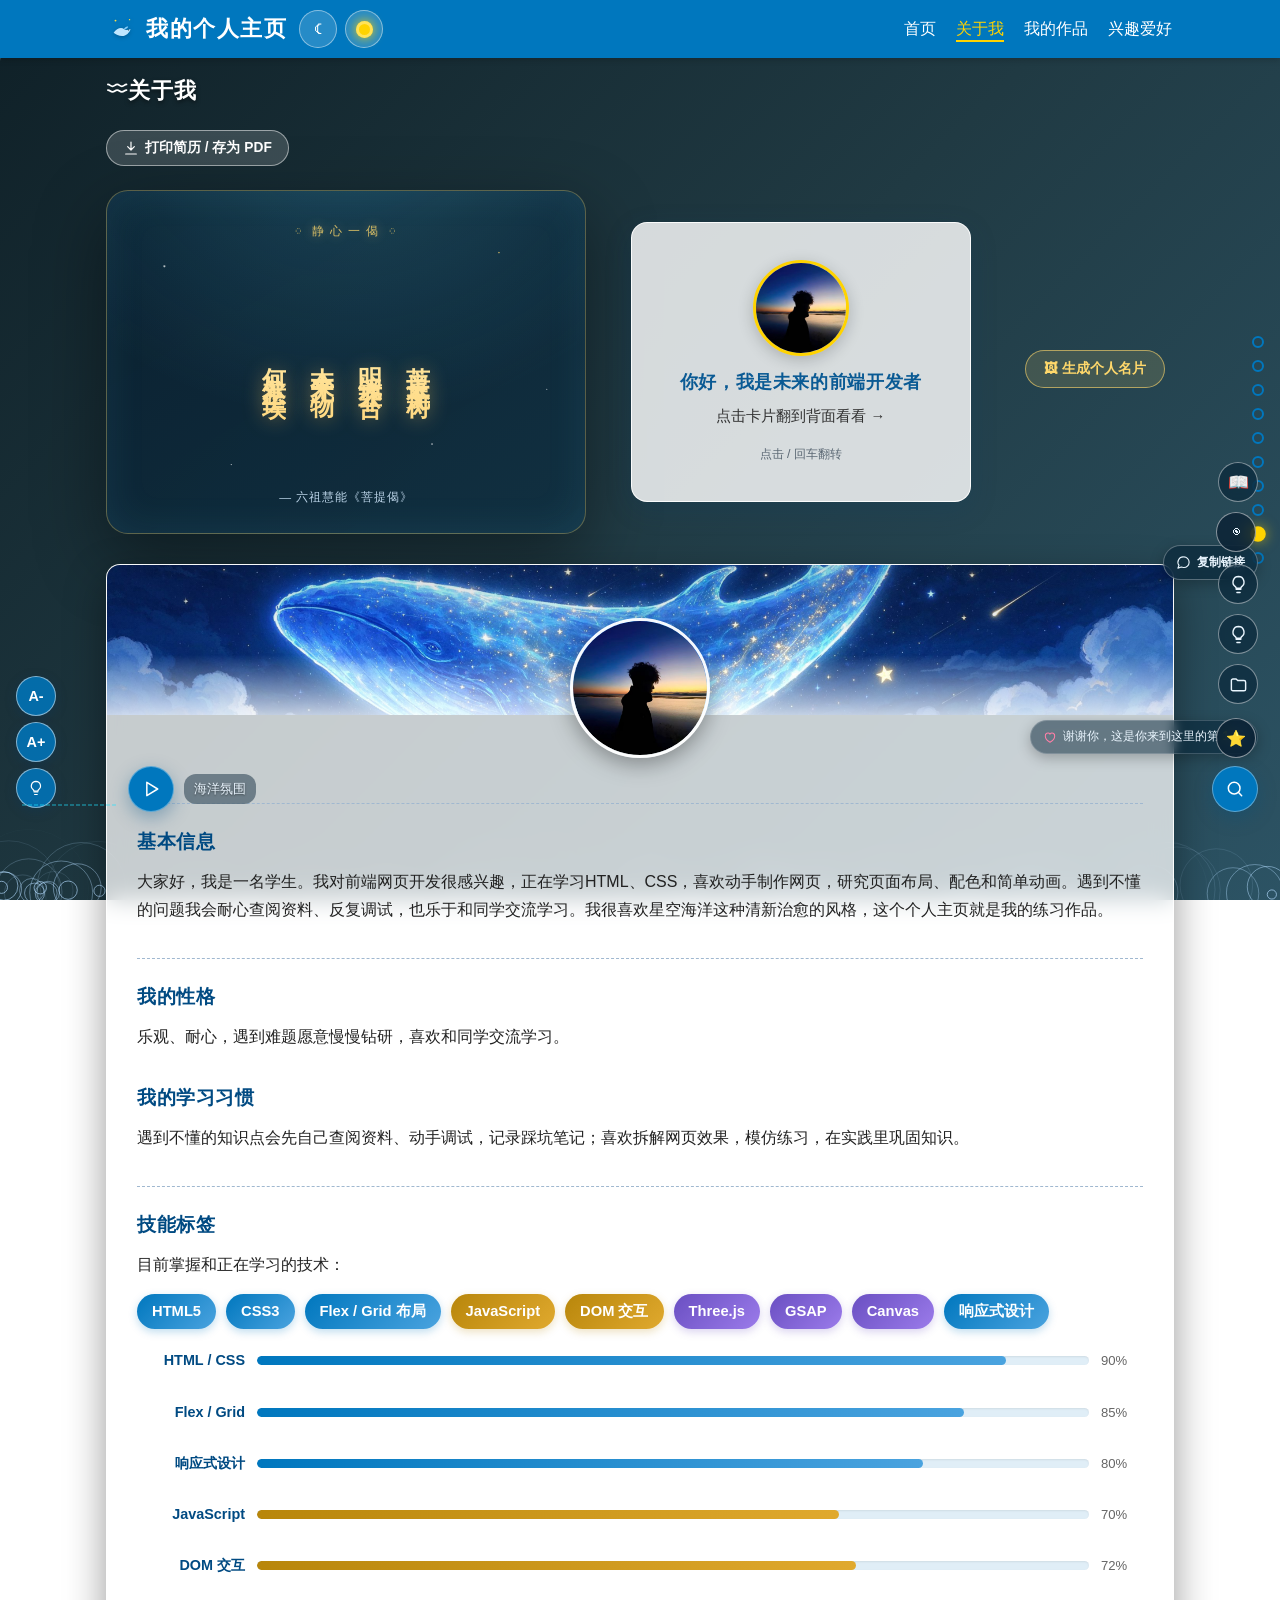
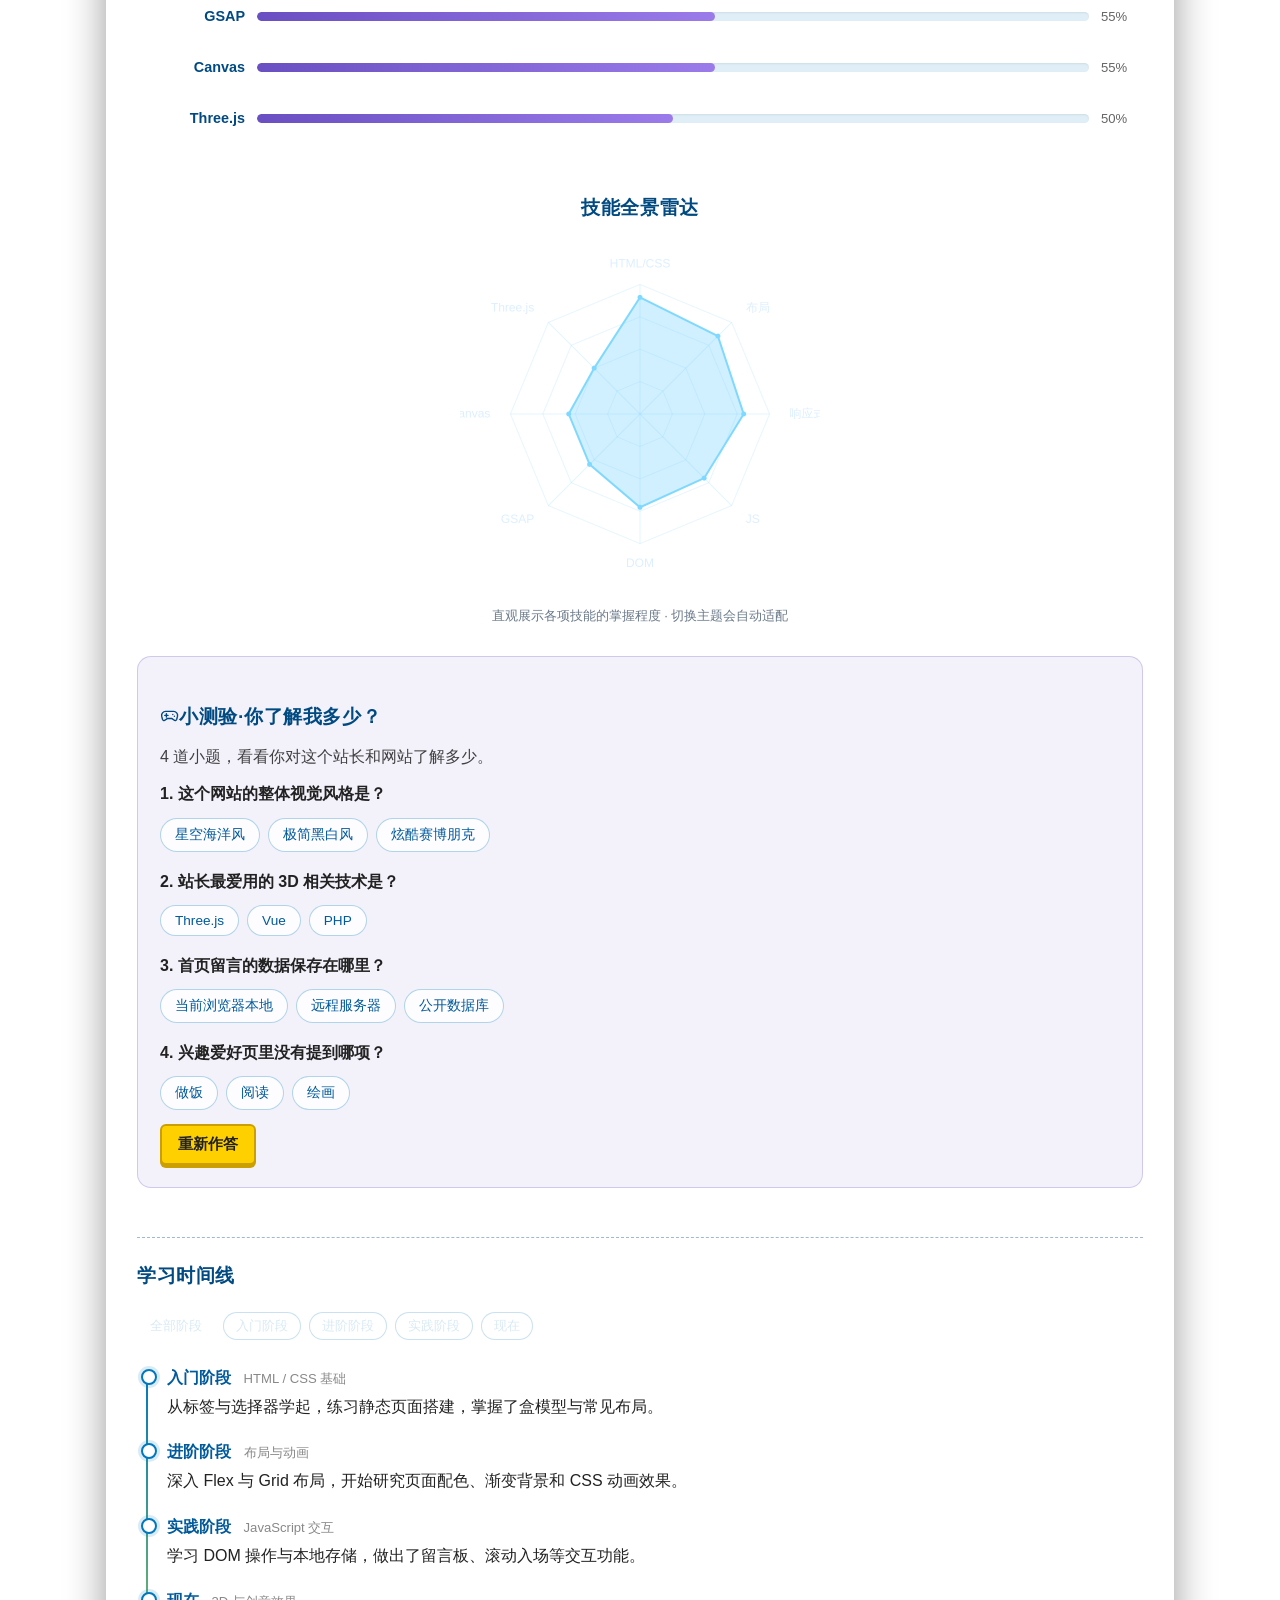
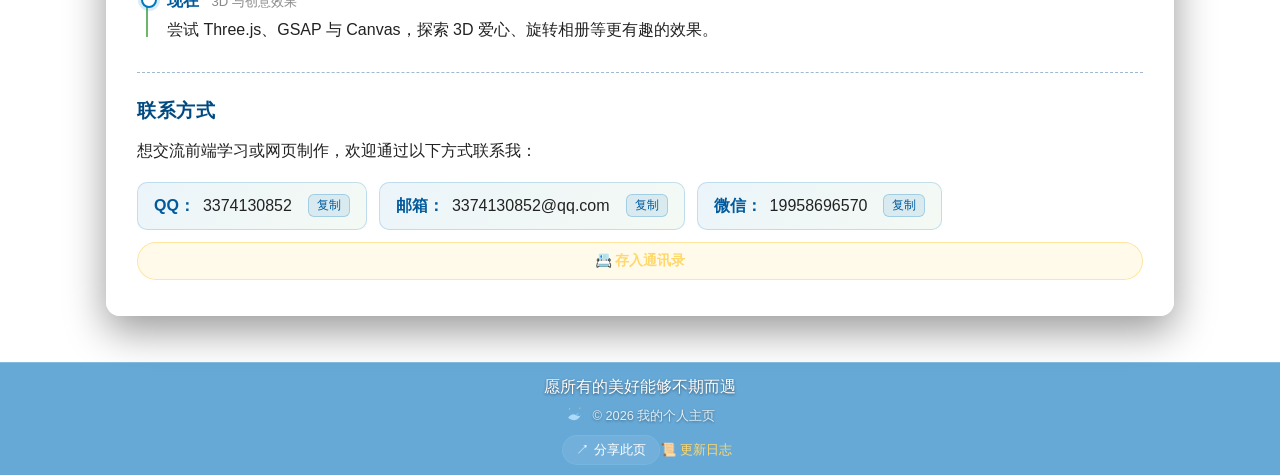
==== commit ec554d18: "move: zen poem from home to about page beside flip card" ====
--- a/about.html
+++ b/about.html
@@ -1,407 +1,446 @@
-<!DOCTYPE html>
-<html lang="zh-CN">
-<head>
-    <meta charset="UTF-8">
-    <meta name="viewport" content="width=device-width, initial-scale=1.0">
-    <title>关于我 - 蓝调雨夜</title>
-    <link rel="icon" type="image/svg+xml" href="favicon.svg">
-    <link rel="manifest" href="manifest.json">
-    <meta name="mobile-web-app-capable" content="yes">
-    <meta name="apple-mobile-web-app-status-bar-style" content="black-translucent">
-    <meta name="description" content="了解我的基本信息、技能标签、学习时间线与联系方式，一名热爱前端开发的学生的成长记录。">
-    <meta name="keywords" content="关于我,前端技能,学习经历,HTML,CSS,JavaScript,Three.js">
-    <meta name="theme-color" content="#0f2027">
-    <meta name="author" content="我的个人主页">
-    <!-- SEO / 社交分享卡片 -->
+<!DOCTYPE html>
+<html lang="zh-CN">
+<head>
+    <meta charset="UTF-8">
+    <meta name="viewport" content="width=device-width, initial-scale=1.0">
+    <title>关于我 - 蓝调雨夜</title>
+    <link rel="icon" type="image/svg+xml" href="favicon.svg">
+    <link rel="manifest" href="manifest.json">
+    <meta name="mobile-web-app-capable" content="yes">
+    <meta name="apple-mobile-web-app-status-bar-style" content="black-translucent">
+    <meta name="description" content="了解我的基本信息、技能标签、学习时间线与联系方式，一名热爱前端开发的学生的成长记录。">
+    <meta name="keywords" content="关于我,前端技能,学习经历,HTML,CSS,JavaScript,Three.js">
+    <meta name="theme-color" content="#0f2027">
+    <meta name="author" content="我的个人主页">
+    <!-- SEO / 社交分享卡片 -->
     <link rel="canonical" href="about.html">
     <meta name="robots" content="index,follow">
-    <script>(function(){try{var u=location.origin+location.pathname.replace(/index[.]html$/,"");var c=document.querySelector("link[rel=canonical]");if(c)c.href=u;var og=document.querySelector("meta[property=og:url]");if(!og){og=document.createElement("meta");og.setAttribute("property","og:url");document.head.appendChild(og);}og.content=u;}catch(e){}})();</script>
-    <meta property="og:type" content="profile">
-    <meta property="og:site_name" content="蓝调雨夜 · 我的个人主页">
-    <meta property="og:title" content="关于我 - 蓝调雨夜">
-    <meta property="og:description" content="了解我的基本信息、技能标签、学习时间线与联系方式，一名热爱前端开发的学生的成长记录。">
-    <meta property="og:image" content="images/banner.png">
-    <meta name="twitter:card" content="summary_large_image">
-    <script type="application/ld+json">
-    {"@context":"https://schema.org","@type":"Person","name":"我的个人主页","description":"热爱前端开发的学生，展示学习成果与作品","knowsAbout":["HTML","CSS","JavaScript","Three.js","GSAP"]}
-    </script>
-    <script>(function(){try{var t=localStorage.getItem("site-theme"),m=localStorage.getItem("site-theme-mode")||(t==="light"?"light":"dark"),light=m==="light"||(m==="auto"&&matchMedia("(prefers-color-scheme: light)").matches);if(light)document.documentElement.setAttribute("data-theme","light");localStorage.setItem("site-theme",light?"light":"dark");if(localStorage.getItem("site-motion")==="off")document.documentElement.setAttribute("data-motion","off");var sf=localStorage.getItem("siteFont");if(sf&&sf!=="default")document.documentElement.setAttribute("data-font",sf);}catch(e){}})();</script>
-    <script>(function(){try{var a=JSON.parse(localStorage.getItem("siteAccent")||'"ocean"');if(a&&a!=="ocean")document.documentElement.setAttribute("data-accent",a);}catch(e){}})();</script>
-    <link rel="stylesheet" href="css/style.css">
-    <style>
-        * { box-sizing: border-box; margin: 0; padding: 0; }
-        html, body { height: 100%; }
-        
-        /* ⭐️ 核心修改：深邃的蓝色渐变背景 */
-        body { 
-            display: flex; 
-            flex-direction: column; 
-            background: linear-gradient(135deg, #0f2027 0%, #203a43 50%, #2c5364 100%) !important; 
-            background-image: linear-gradient(135deg, #0f2027 0%, #203a43 50%, #2c5364 100%) !important;
-            background-attachment: fixed;
-            animation: none !important;        
-        }
-
-        #rainCanvas { position: fixed; top: 0; left: 0; width: 100%; height: 100%; z-index: 1; pointer-events: none; }
-        header, main, footer { position: relative; z-index: 10; }
-
-        main.container { flex: 1; width: 100%; max-width: 1100px; margin: 0 auto; padding: 16px; }
-        .about-title { font-size: 1.4rem; margin: 0 0 24px 0; color: #ffffff; text-shadow: 0 2px 4px rgba(0,0,0,0.5); }
-
-        /* ⭐️ 保持白色高透毛玻璃卡片 */
-        .about-content .card {
-            background: rgba(255, 255, 255, 0.75) !important; 
-            backdrop-filter: blur(12px); 
-            -webkit-backdrop-filter: blur(12px);
-            border: 1px solid rgba(255, 255, 255, 0.9); 
-            border-radius: 14px;
-            padding: 35px 30px;
-            box-shadow: 0 15px 40px rgba(0, 0, 0, 0.4); 
-            position: relative;
-            overflow: hidden;
-        }
-
-        /* 顶部星空 banner（装饰，不碰文字区） */
-        .about-banner {
-            position: absolute;
-            top: 0; left: 0; right: 0;
-            height: 150px;
-            background-image: url('images/banner.png');
-            background-size: cover;
-            background-position: center 45%;
-            background-repeat: no-repeat;
-            z-index: 0;
-        }
-        .about-banner::after {
-            content: "";
-            position: absolute;
-            inset: 0;
-            background: linear-gradient(180deg, rgba(7,26,46,0.15) 0%, rgba(255,255,255,0) 60%, rgba(255,255,255,0.75) 100%);
-        }
-        .about-content .card > *:not(.about-banner) {
-            position: relative;
-            z-index: 1;
-        }
-
-        /* 文字颜色 */
-        .card h3 { color: #004a82; margin-bottom: 12px; margin-top: 25px; font-size: 1.2rem; }
-        .card p { margin-bottom: 10px; color: #222; line-height: 1.7; font-size: 1rem; }
-        
-        /* 头像 */
-        .avatar-wrap { 
-            width: 140px; height: 140px; border-radius: 50%; margin: 18px auto 20px; overflow: hidden; 
-            border: 3px solid rgba(255, 255, 255, 0.95); box-shadow: 0 6px 22px rgba(0,0,0,0.35);
-        }
-        .card .avatar-wrap img { 
-            width: 100% !important; height: 100% !important; max-width: none !important; 
-            object-fit: cover; object-position: center; display: block; margin: 0 !important; border: none !important; border-radius: 50%; 
-        }
-        
-        .divider { border: none; border-top: 1px dashed #a0b8d0; margin: 25px 0; }
-
-        /* ⭐️ 技能标签云 */
-        .skill-tags { display: flex; flex-wrap: wrap; gap: 10px; margin-top: 6px; }
-        .skill-tag {
-            display: inline-block; padding: 6px 15px; border-radius: 20px;
-            font-size: 0.92rem; font-weight: 600; color: #fff;
-            background: linear-gradient(135deg, #0077be, #4aa3df);
-            box-shadow: 0 3px 8px rgba(0, 119, 190, 0.25);
-        }
-        .skill-tag.skill-js { background: linear-gradient(135deg, #b8860b, #e0a92e); box-shadow: 0 3px 8px rgba(184,134,11,0.25); }
-        .skill-tag.skill-3d { background: linear-gradient(135deg, #6a4fc2, #9b7bea); box-shadow: 0 3px 8px rgba(106,79,194,0.25); }
-
-        /* ⭐️ 技能熟练度条 */
-        .skill-bars { display: flex; flex-direction: column; gap: 12px; margin-top: 18px; }
-        .skill-bar-row { display: flex; align-items: center; gap: 12px; }
-        .skill-bar-name { width: 104px; flex: none; font-size: 0.9rem; color: #004a82; font-weight: 600; text-align: right; }
-        .skill-bar-track {
-            flex: 1; height: 9px; border-radius: 6px; overflow: hidden;
-            background: rgba(0, 119, 190, 0.12); box-shadow: inset 0 1px 2px rgba(0,0,0,0.08);
-        }
-        .skill-bar-fill {
-            height: 100%; border-radius: 6px; width: 0;
-            background: linear-gradient(90deg, #0077be, #4aa3df);
-            transition: width 1.1s cubic-bezier(.22,.9,.3,1);
-        }
-        .skill-bar-fill.bar-js { background: linear-gradient(90deg, #b8860b, #e0a92e); }
-        .skill-bar-fill.bar-3d { background: linear-gradient(90deg, #6a4fc2, #9b7bea); }
-        .skill-bar-pct { width: 38px; flex: none; font-size: 0.82rem; color: #666; font-variant-numeric: tabular-nums; }
-        @media (max-width: 560px) {
-            .skill-bar-name { width: 76px; font-size: 0.82rem; }
-            .skill-bar-row { gap: 8px; }
-        }
-
-        /* ⭐️ 学习时间线 */
-        .timeline { position: relative; margin: 8px 0 4px 4px; padding-left: 26px; }
-        .timeline::before {
-            content: ""; position: absolute; left: 5px; top: 6px; bottom: 6px;
-            width: 2px; background: linear-gradient(#0077be, #73b868);
-        }
-        .timeline-item { position: relative; margin-bottom: 18px; }
-        .timeline-item:last-child { margin-bottom: 0; }
-        .timeline-item::before {
-            content: ""; position: absolute; left: -26px; top: 5px;
-            width: 12px; height: 12px; border-radius: 50%;
-            background: #fff; border: 2px solid #0077be;
-            box-shadow: 0 0 0 3px rgba(0,119,190,0.15);
-        }
-        .timeline-item h4 { color: #005a9c; font-size: 1.02rem; margin: 0 0 3px 0; }
-        .timeline-item h4 span { color: #888; font-size: 0.82rem; font-weight: normal; margin-left: 8px; }
-        .timeline-item p { margin: 0; }
-
-        /* ⭐️ 联系方式 */
-        .contact-list { display: flex; flex-wrap: wrap; gap: 12px; margin-top: 8px; }
-        .contact-item {
-            display: flex; align-items: center; gap: 8px;
-            padding: 10px 16px; border-radius: 10px;
-            background: linear-gradient(135deg, rgba(0,119,190,0.08), rgba(115,184,104,0.08));
-            border: 1px solid rgba(0,119,190,0.2);
-        }
-        .contact-item .c-label { color: #005a9c; font-weight: 600; }
-        .contact-item .c-value { color: #222; }
-        
-        /* 页脚 */
-        footer { 
-            background-color: rgba(0, 113, 188, 0.6) !important; 
-            backdrop-filter: blur(10px);
-            -webkit-backdrop-filter: blur(10px);
-            border-top: 1px solid rgba(255, 255, 255, 0.2); 
-            color: #fff; text-align: center; padding: 16px 0; width: 100%; 
-        }
-        footer p { margin: 0; color: #fff; text-shadow: 0 1px 3px rgba(0,0,0,0.5); }
-        footer .copyright { margin-top: 6px; font-size: 0.8rem; opacity: 0.85; }
-    </style>
-    <link rel="stylesheet" href="css/theme.css">
-</head>
-<body>
-    <a href="#main-content" class="skip-link">跳转到主要内容</a>
-    <header class="site-header">
-        <div class="container">
-            <h1><svg class="brand-mark" viewBox="0 0 64 64" aria-hidden="true"><circle class="brand-star" cx="16" cy="14" r="2"></circle><circle class="brand-star" cx="46" cy="12" r="1.5"></circle><path class="whale-body" d="M12 40c6-9 16-13 22-8 4 3 8 3 14 0-2 8-9 15-18 15-7 0-13-3-18-7z"></path><path class="whale-fin" d="M34 32c2-4 6-6 9-5-1 3-4 5-9 5z"></path><circle class="whale-eye" cx="44" cy="34" r="1.1"></circle></svg>我的个人主页</h1>
-            <div class="theme-toggle-wrap"><button class="theme-toggle" type="button" aria-label="切换深浅主题" title="切换深浅主题"><span class="theme-toggle-icon">🌙</span></button></div>
-            <nav class="site-nav" aria-label="主导航">
-                <ul>
-                    <li><a href="index.html">首页</a></li>
-                    <li><a href="about.html" class="active" aria-current="page">关于我</a></li>
-                    <li><a href="works.html">我的作品</a></li>
-                    <li><a href="hobby.html">兴趣爱好</a></li>
-                </ul>
-            </nav>
-        </div>
-    </header>
-
-    <main class="container" id="main-content">
-        <h2 class="about-title reveal" style="--reveal-delay: 0s"><span data-icon="wave" style="vertical-align:-0.08em"></span> 关于我</h2>
-        <div class="flip-card reveal" style="--reveal-delay: 0.08s" aria-label="翻转名片">
-            <div class="flip-card__inner">
-                <div class="flip-card__face flip-card__front">
-                    <div class="flip-card__avatar"><img src="images/56.jpg" alt="我的头像"></div>
-                    <h3>你好，我是未来的前端开发者</h3>
-                    <p>点击卡片翻到背面看看 →</p>
-                    <span class="flip-card__hint">点击 / 回车翻转</span>
-                </div>
-                <div class="flip-card__face flip-card__back">
-                    <h3>关于这张名片</h3>
-                    <p>热爱星空海洋的清新治愈风，享受从零搭出一个网页的过程。技能会持续更新，故事也还在继续写。</p>
-                    <div class="flip-card__tags"><span>HTML</span><span>CSS</span><span>JS</span><span>Canvas</span></div>
-                    <span class="flip-card__hint">← 点击翻回正面</span>
-                </div>
-            </div>
-        </div>
-        <div class="about-content">
-            <div class="card reveal" style="--reveal-delay: 0.15s">
-                <div class="about-banner" aria-hidden="true"></div>
-                <div class="avatar-wrap">
-                    <img src="images/56.jpg" alt="头像">
-                </div>
-                
-                <hr class="divider">
-                <h3 style="margin-top: 0;">基本信息</h3>
-                <p>大家好，我是一名学生。我对前端网页开发很感兴趣，正在学习HTML、CSS，喜欢动手制作网页，研究页面布局、配色和简单动画。遇到不懂的问题我会耐心查阅资料、反复调试，也乐于和同学交流学习。我很喜欢星空海洋这种清新治愈的风格，这个个人主页就是我的练习作品。</p>
-                
-                <hr class="divider">
-                <h3 style="margin-top: 0;">我的性格</h3>
-                <p>乐观、耐心，遇到难题愿意慢慢钻研，喜欢和同学交流学习。</p>
-                
-                <h3>我的学习习惯</h3>
-                <p>遇到不懂的知识点会先自己查阅资料、动手调试，记录踩坑笔记；喜欢拆解网页效果，模仿练习，在实践里巩固知识。</p>
-                
-                <hr class="divider">
-                <h3 style="margin-top: 0;">技能标签</h3>
-                <p>目前掌握和正在学习的技术：</p>
-                <div class="skill-tags">
-                    <span class="skill-tag">HTML5</span>
-                    <span class="skill-tag">CSS3</span>
-                    <span class="skill-tag">Flex / Grid 布局</span>
-                    <span class="skill-tag skill-js">JavaScript</span>
-                    <span class="skill-tag skill-js">DOM 交互</span>
-                    <span class="skill-tag skill-3d">Three.js</span>
-                    <span class="skill-tag skill-3d">GSAP</span>
-                    <span class="skill-tag skill-3d">Canvas</span>
-                    <span class="skill-tag">响应式设计</span>
-                </div>
-                <div class="skill-bars">
-                    <div class="skill-bar-row"><span class="skill-bar-name">HTML / CSS</span><div class="skill-bar-track"><div class="skill-bar-fill" data-level="90"></div></div><span class="skill-bar-pct">90%</span></div>
-                    <div class="skill-bar-row"><span class="skill-bar-name">Flex / Grid</span><div class="skill-bar-track"><div class="skill-bar-fill" data-level="85"></div></div><span class="skill-bar-pct">85%</span></div>
-                    <div class="skill-bar-row"><span class="skill-bar-name">响应式设计</span><div class="skill-bar-track"><div class="skill-bar-fill" data-level="80"></div></div><span class="skill-bar-pct">80%</span></div>
-                    <div class="skill-bar-row"><span class="skill-bar-name">JavaScript</span><div class="skill-bar-track"><div class="skill-bar-fill bar-js" data-level="70"></div></div><span class="skill-bar-pct">70%</span></div>
-                    <div class="skill-bar-row"><span class="skill-bar-name">DOM 交互</span><div class="skill-bar-track"><div class="skill-bar-fill bar-js" data-level="72"></div></div><span class="skill-bar-pct">72%</span></div>
-                    <div class="skill-bar-row"><span class="skill-bar-name">GSAP</span><div class="skill-bar-track"><div class="skill-bar-fill bar-3d" data-level="55"></div></div><span class="skill-bar-pct">55%</span></div>
-                    <div class="skill-bar-row"><span class="skill-bar-name">Canvas</span><div class="skill-bar-track"><div class="skill-bar-fill bar-3d" data-level="55"></div></div><span class="skill-bar-pct">55%</span></div>
-                    <div class="skill-bar-row"><span class="skill-bar-name">Three.js</span><div class="skill-bar-track"><div class="skill-bar-fill bar-3d" data-level="50"></div></div><span class="skill-bar-pct">50%</span></div>
-                </div>
-
-                <div class="radar-wrap reveal" style="--reveal-delay: 0.1s">
-                    <h3>技能全景雷达</h3>
-                    <div id="skillRadar"></div>
-                    <div class="radar-note">直观展示各项技能的掌握程度 · 切换主题会自动适配</div>
-                </div>
-
-                <div class="quiz-wrap reveal" id="funQuiz" style="--reveal-delay: 0.1s">
-                    <!-- 由 extras.js 渲染 -->
-                </div>
-
-                <hr class="divider">
-                <h3 style="margin-top: 0;">学习时间线</h3>
-                <div class="timeline">
-                    <div class="timeline-item">
-                        <h4>入门阶段 <span>HTML / CSS 基础</span></h4>
-                        <p>从标签与选择器学起，练习静态页面搭建，掌握了盒模型与常见布局。</p>
-                    </div>
-                    <div class="timeline-item">
-                        <h4>进阶阶段 <span>布局与动画</span></h4>
-                        <p>深入 Flex 与 Grid 布局，开始研究页面配色、渐变背景和 CSS 动画效果。</p>
-                    </div>
-                    <div class="timeline-item">
-                        <h4>实践阶段 <span>JavaScript 交互</span></h4>
-                        <p>学习 DOM 操作与本地存储，做出了留言板、滚动入场等交互功能。</p>
-                    </div>
-                    <div class="timeline-item">
-                        <h4>现在 <span>3D 与创意效果</span></h4>
-                        <p>尝试 Three.js、GSAP 与 Canvas，探索 3D 爱心、旋转相册等更有趣的效果。</p>
-                    </div>
-                </div>
-
-                <hr class="divider">
-                <h3 style="margin-top: 0;">联系方式</h3>
-                <p>想交流前端学习或网页制作，欢迎通过以下方式联系我：</p>
-                <div class="contact-list">
-                    <div class="contact-item"><span class="c-label">QQ：</span><span class="c-value">3374130852</span></div>
-                    <div class="contact-item"><span class="c-label">邮箱：</span><span class="c-value">3374130852@qq.com</span></div>
-                    <div class="contact-item"><span class="c-label">微信：</span><span class="c-value">19958696570</span></div>
-                </div>
-            </div>
-        </div>
-    </main>
-
-    <footer class="site-footer">
-        <div class="container">
-            <p>愿所有的美好能够不期而遇</p>
-            <p class="copyright"><svg class="footer-mark" viewBox="0 0 64 64" aria-hidden="true"><circle class="brand-star" cx="16" cy="14" r="2"></circle><circle class="brand-star" cx="46" cy="12" r="1.5"></circle><path class="whale-body" d="M12 40c6-9 16-13 22-8 4 3 8 3 14 0-2 8-9 15-18 15-7 0-13-3-18-7z"></path><path class="whale-fin" d="M34 32c2-4 6-6 9-5-1 3-4 5-9 5z"></path><circle class="whale-eye" cx="44" cy="34" r="1.1"></circle></svg>© 2026 我的个人主页</p>
-        </div>
-    </footer>
-    
-    <canvas id="rainCanvas"></canvas>
-
-    <script>
-        const canvas = document.getElementById('rainCanvas');
-        const ctx = canvas.getContext('2d');
-
-        let W, H;
-        function resizeCanvas() {
-            W = canvas.width = window.innerWidth;
-            H = canvas.height = window.innerHeight;
-        }
-        resizeCanvas();
-        window.addEventListener('resize', resizeCanvas);
-
-        class Raindrop {
-            constructor() {
-                this.reset();
-                this.y = Math.random() * H; 
-            }
-            reset() {
-                this.x = Math.random() * W;
-                this.y = Math.random() * -H; 
-                this.length = Math.random() * 15 + 10; 
-                this.speed = Math.random() * 8 + 8; 
-                this.opacity = Math.random() * 0.3 + 0.2; 
-                this.width = Math.random() * 1.2 + 0.5; 
-            }
-            update() {
-                this.y += this.speed;
-                if (this.y > H) {
-                    ripples.push(new Ripple(this.x, H - 10)); 
-                    this.reset();
-                }
-            }
-            draw() {
-                ctx.beginPath();
-                ctx.moveTo(this.x, this.y);
-                ctx.lineTo(this.x - this.length * 0.1, this.y + this.length); 
-                // ⭐️ 雨滴颜色稍微带点淡淡的蓝色，在深蓝背景上更清透
-                ctx.strokeStyle = `rgba(200, 240, 255, ${this.opacity})`; 
-                ctx.lineWidth = this.width;
-                ctx.stroke();
-            }
-        }
-
-        class Ripple {
-            constructor(x, y) {
-                this.x = x;
-                this.y = y + Math.random() * 10 - 5; 
-                this.radius = 1;
-                this.opacity = 0.8;
-                this.speed = Math.random() * 0.8 + 0.4;
-            }
-            update() {
-                this.radius += this.speed;
-                this.opacity -= 0.015; 
-            }
-            draw() {
-                if (this.opacity <= 0) return;
-                ctx.beginPath();
-                ctx.arc(this.x, this.y, this.radius, 0, Math.PI * 2);
-                // 涟漪也带点浅蓝色
-                ctx.strokeStyle = `rgba(180, 220, 255, ${this.opacity})`; 
-                ctx.lineWidth = 1;
-                ctx.stroke();
-            }
-        }
-
-        const raindrops = [];
-        const ripples = [];
-        for (let i = 0; i < 150; i++) { raindrops.push(new Raindrop()); }
-
-        function animateRain() {
-            ctx.clearRect(0, 0, W, H);
-            raindrops.forEach(drop => { drop.update(); drop.draw(); });
-            for (let i = ripples.length - 1; i >= 0; i--) {
-                ripples[i].update();
-                ripples[i].draw();
-                if (ripples[i].opacity <= 0) ripples.splice(i, 1); 
-            }
-            requestAnimationFrame(animateRain);
-        }
-        animateRain();
-    </script>
-    <script src="js/interactions.js"></script>
-    <script src="js/extras.js"></script>
-    <script src="js/more.js"></script>
-    <script src="js/upgrade.js"></script>
-    <script src="js/upgrade2.js"></script>
-    <script src="js/upgrade3.js"></script>
-    <script src="js/upgrade4.js"></script>
-    <script src="js/upgrade5.js"></script>
-    <script src="js/upgrade6.js"></script>
-    <script src="js/upgrade7.js"></script>
-
-<script>
-if ("serviceWorker" in navigator) {
-  window.addEventListener("load", function () {
-    navigator.serviceWorker.register("sw.js").catch(function () {});
-  });
-}
-</script>
-</body>
+    <script>(function(){try{var u=location.origin+location.pathname.replace(/index[.]html$/,"");var c=document.querySelector("link[rel=canonical]");if(c)c.href=u;var og=document.querySelector("meta[property=og:url]");if(!og){og=document.createElement("meta");og.setAttribute("property","og:url");document.head.appendChild(og);}og.content=u;}catch(e){}})();</script>
+    <meta property="og:type" content="profile">
+    <meta property="og:site_name" content="蓝调雨夜 · 我的个人主页">
+    <meta property="og:title" content="关于我 - 蓝调雨夜">
+    <meta property="og:description" content="了解我的基本信息、技能标签、学习时间线与联系方式，一名热爱前端开发的学生的成长记录。">
+    <meta property="og:image" content="images/banner.png">
+    <meta name="twitter:card" content="summary_large_image">
+    <script type="application/ld+json">
+    {"@context":"https://schema.org","@type":"Person","name":"我的个人主页","description":"热爱前端开发的学生，展示学习成果与作品","knowsAbout":["HTML","CSS","JavaScript","Three.js","GSAP"]}
+    </script>
+    <script>(function(){try{var t=localStorage.getItem("site-theme"),m=localStorage.getItem("site-theme-mode")||(t==="light"?"light":"dark"),light=m==="light"||(m==="auto"&&matchMedia("(prefers-color-scheme: light)").matches);if(light)document.documentElement.setAttribute("data-theme","light");localStorage.setItem("site-theme",light?"light":"dark");if(localStorage.getItem("site-motion")==="off")document.documentElement.setAttribute("data-motion","off");var sf=localStorage.getItem("siteFont");if(sf&&sf!=="default")document.documentElement.setAttribute("data-font",sf);}catch(e){}})();</script>
+    <script>(function(){try{var a=JSON.parse(localStorage.getItem("siteAccent")||'"ocean"');if(a&&a!=="ocean")document.documentElement.setAttribute("data-accent",a);}catch(e){}})();</script>
+    <link rel="stylesheet" href="css/style.css">
+    <style>
+        * { box-sizing: border-box; margin: 0; padding: 0; }
+        html, body { height: 100%; }
+        
+        /* ⭐️ 核心修改：深邃的蓝色渐变背景 */
+        body { 
+            display: flex; 
+            flex-direction: column; 
+            background: linear-gradient(135deg, #0f2027 0%, #203a43 50%, #2c5364 100%) !important; 
+            background-image: linear-gradient(135deg, #0f2027 0%, #203a43 50%, #2c5364 100%) !important;
+            background-attachment: fixed;
+            animation: none !important;        
+        }
+
+        #rainCanvas { position: fixed; top: 0; left: 0; width: 100%; height: 100%; z-index: 1; pointer-events: none; }
+        header, main, footer { position: relative; z-index: 10; }
+
+        main.container { flex: 1; width: 100%; max-width: 1100px; margin: 0 auto; padding: 16px; }
+        .about-title { font-size: 1.4rem; margin: 0 0 24px 0; color: #ffffff; text-shadow: 0 2px 4px rgba(0,0,0,0.5); }
+
+        /* ⭐️ 保持白色高透毛玻璃卡片 */
+        .about-content .card {
+            background: rgba(255, 255, 255, 0.75) !important; 
+            backdrop-filter: blur(12px); 
+            -webkit-backdrop-filter: blur(12px);
+            border: 1px solid rgba(255, 255, 255, 0.9); 
+            border-radius: 14px;
+            padding: 35px 30px;
+            box-shadow: 0 15px 40px rgba(0, 0, 0, 0.4); 
+            position: relative;
+            overflow: hidden;
+        }
+
+        /* 顶部星空 banner（装饰，不碰文字区） */
+        .about-banner {
+            position: absolute;
+            top: 0; left: 0; right: 0;
+            height: 150px;
+            background-image: url('images/banner.png');
+            background-size: cover;
+            background-position: center 45%;
+            background-repeat: no-repeat;
+            z-index: 0;
+        }
+        .about-banner::after {
+            content: "";
+            position: absolute;
+            inset: 0;
+            background: linear-gradient(180deg, rgba(7,26,46,0.15) 0%, rgba(255,255,255,0) 60%, rgba(255,255,255,0.75) 100%);
+        }
+        .about-content .card > *:not(.about-banner) {
+            position: relative;
+            z-index: 1;
+        }
+
+        /* 文字颜色 */
+        .card h3 { color: #004a82; margin-bottom: 12px; margin-top: 25px; font-size: 1.2rem; }
+        .card p { margin-bottom: 10px; color: #222; line-height: 1.7; font-size: 1rem; }
+        
+        /* 头像 */
+        .avatar-wrap { 
+            width: 140px; height: 140px; border-radius: 50%; margin: 18px auto 20px; overflow: hidden; 
+            border: 3px solid rgba(255, 255, 255, 0.95); box-shadow: 0 6px 22px rgba(0,0,0,0.35);
+        }
+        .card .avatar-wrap img { 
+            width: 100% !important; height: 100% !important; max-width: none !important; 
+            object-fit: cover; object-position: center; display: block; margin: 0 !important; border: none !important; border-radius: 50%; 
+        }
+        
+        .divider { border: none; border-top: 1px dashed #a0b8d0; margin: 25px 0; }
+
+        /* ⭐️ 技能标签云 */
+        .skill-tags { display: flex; flex-wrap: wrap; gap: 10px; margin-top: 6px; }
+        .skill-tag {
+            display: inline-block; padding: 6px 15px; border-radius: 20px;
+            font-size: 0.92rem; font-weight: 600; color: #fff;
+            background: linear-gradient(135deg, #0077be, #4aa3df);
+            box-shadow: 0 3px 8px rgba(0, 119, 190, 0.25);
+        }
+        .skill-tag.skill-js { background: linear-gradient(135deg, #b8860b, #e0a92e); box-shadow: 0 3px 8px rgba(184,134,11,0.25); }
+        .skill-tag.skill-3d { background: linear-gradient(135deg, #6a4fc2, #9b7bea); box-shadow: 0 3px 8px rgba(106,79,194,0.25); }
+
+        /* ⭐️ 技能熟练度条 */
+        .skill-bars { display: flex; flex-direction: column; gap: 12px; margin-top: 18px; }
+        .skill-bar-row { display: flex; align-items: center; gap: 12px; }
+        .skill-bar-name { width: 104px; flex: none; font-size: 0.9rem; color: #004a82; font-weight: 600; text-align: right; }
+        .skill-bar-track {
+            flex: 1; height: 9px; border-radius: 6px; overflow: hidden;
+            background: rgba(0, 119, 190, 0.12); box-shadow: inset 0 1px 2px rgba(0,0,0,0.08);
+        }
+        .skill-bar-fill {
+            height: 100%; border-radius: 6px; width: 0;
+            background: linear-gradient(90deg, #0077be, #4aa3df);
+            transition: width 1.1s cubic-bezier(.22,.9,.3,1);
+        }
+        .skill-bar-fill.bar-js { background: linear-gradient(90deg, #b8860b, #e0a92e); }
+        .skill-bar-fill.bar-3d { background: linear-gradient(90deg, #6a4fc2, #9b7bea); }
+        .skill-bar-pct { width: 38px; flex: none; font-size: 0.82rem; color: #666; font-variant-numeric: tabular-nums; }
+        @media (max-width: 560px) {
+            .skill-bar-name { width: 76px; font-size: 0.82rem; }
+            .skill-bar-row { gap: 8px; }
+        }
+
+        /* ⭐️ 学习时间线 */
+        .timeline { position: relative; margin: 8px 0 4px 4px; padding-left: 26px; }
+        .timeline::before {
+            content: ""; position: absolute; left: 5px; top: 6px; bottom: 6px;
+            width: 2px; background: linear-gradient(#0077be, #73b868);
+        }
+        .timeline-item { position: relative; margin-bottom: 18px; }
+        .timeline-item:last-child { margin-bottom: 0; }
+        .timeline-item::before {
+            content: ""; position: absolute; left: -26px; top: 5px;
+            width: 12px; height: 12px; border-radius: 50%;
+            background: #fff; border: 2px solid #0077be;
+            box-shadow: 0 0 0 3px rgba(0,119,190,0.15);
+        }
+        .timeline-item h4 { color: #005a9c; font-size: 1.02rem; margin: 0 0 3px 0; }
+        .timeline-item h4 span { color: #888; font-size: 0.82rem; font-weight: normal; margin-left: 8px; }
+        .timeline-item p { margin: 0; }
+
+        /* ⭐️ 联系方式 */
+        .contact-list { display: flex; flex-wrap: wrap; gap: 12px; margin-top: 8px; }
+        .contact-item {
+            display: flex; align-items: center; gap: 8px;
+            padding: 10px 16px; border-radius: 10px;
+            background: linear-gradient(135deg, rgba(0,119,190,0.08), rgba(115,184,104,0.08));
+            border: 1px solid rgba(0,119,190,0.2);
+        }
+        .contact-item .c-label { color: #005a9c; font-weight: 600; }
+        .contact-item .c-value { color: #222; }
+        
+        /* 页脚 */
+        footer { 
+            background-color: rgba(0, 113, 188, 0.6) !important; 
+            backdrop-filter: blur(10px);
+            -webkit-backdrop-filter: blur(10px);
+            border-top: 1px solid rgba(255, 255, 255, 0.2); 
+            color: #fff; text-align: center; padding: 16px 0; width: 100%; 
+        }
+        footer p { margin: 0; color: #fff; text-shadow: 0 1px 3px rgba(0,0,0,0.5); }
+        footer .copyright { margin-top: 6px; font-size: 0.8rem; opacity: 0.85; }
+
+        /* ===== 关于页顶部：左禅语诗牌 / 右翻转名片 并排（填充红圈空白区） ===== */
+        .about-hero-row {
+            display: flex;
+            align-items: center;
+            justify-content: center;
+            flex-wrap: wrap;
+            gap: clamp(18px, 3.5vw, 48px);
+            margin: 6px 0 30px;
+        }
+        .about-hero-row .zen-section {
+            flex: 1 1 380px;
+            max-width: 480px;
+            margin: 0;
+            padding: 30px 20px 26px;
+            border-radius: 22px;
+        }
+        .about-hero-row .zen-eyebrow { margin-bottom: 18px; font-size: .74rem; }
+        .about-hero-row .zen-poem { gap: clamp(12px, 2.4vw, 24px); min-height: 210px; }
+        .about-hero-row .zen-line { font-size: clamp(1.05rem, 2.4vw, 1.5rem); letter-spacing: .28em; }
+        .about-hero-row .zen-sign { margin-top: 18px; font-size: .74rem; }
+        .about-hero-row .flip-card { flex: 0 1 340px; margin: 0; }
+        @media (max-width: 760px) {
+            .about-hero-row { flex-direction: column; }
+            .about-hero-row .zen-section { width: 100%; max-width: 480px; }
+            .about-hero-row .flip-card { width: 100%; max-width: 360px; }
+        }
+    </style>
+    <link rel="stylesheet" href="css/theme.css">
+</head>
+<body>
+    <a href="#main-content" class="skip-link">跳转到主要内容</a>
+    <header class="site-header">
+        <div class="container">
+            <h1><svg class="brand-mark" viewBox="0 0 64 64" aria-hidden="true"><circle class="brand-star" cx="16" cy="14" r="2"></circle><circle class="brand-star" cx="46" cy="12" r="1.5"></circle><path class="whale-body" d="M12 40c6-9 16-13 22-8 4 3 8 3 14 0-2 8-9 15-18 15-7 0-13-3-18-7z"></path><path class="whale-fin" d="M34 32c2-4 6-6 9-5-1 3-4 5-9 5z"></path><circle class="whale-eye" cx="44" cy="34" r="1.1"></circle></svg>我的个人主页</h1>
+            <div class="theme-toggle-wrap"><button class="theme-toggle" type="button" aria-label="切换深浅主题" title="切换深浅主题"><span class="theme-toggle-icon">🌙</span></button></div>
+            <nav class="site-nav" aria-label="主导航">
+                <ul>
+                    <li><a href="index.html">首页</a></li>
+                    <li><a href="about.html" class="active" aria-current="page">关于我</a></li>
+                    <li><a href="works.html">我的作品</a></li>
+                    <li><a href="hobby.html">兴趣爱好</a></li>
+                </ul>
+            </nav>
+        </div>
+    </header>
+
+    <main class="container" id="main-content">
+        <h2 class="about-title reveal" style="--reveal-delay: 0s"><span data-icon="wave" style="vertical-align:-0.08em"></span> 关于我</h2>
+        <div class="about-hero-row">
+        <section class="zen-section" id="zenPoem" aria-label="静心禅语">
+            <p class="zen-eyebrow">◌&nbsp; 静 心 一 偈 &nbsp;◌</p>
+            <div class="zen-poem" role="img" aria-label="菩提本无树，明镜亦非台，本来无一物，何处惹尘埃。">
+                <span class="zen-line" data-text="菩提本无树">菩提本无树</span>
+                <span class="zen-line" data-text="明镜亦非台">明镜亦非台</span>
+                <span class="zen-line" data-text="本来无一物">本来无一物</span>
+                <span class="zen-line" data-text="何处惹尘埃">何处惹尘埃</span>
+            </div>
+            <p class="zen-sign">— 六祖慧能《菩提偈》</p>
+        </section>
+        <div class="flip-card reveal" style="--reveal-delay: 0.08s" aria-label="翻转名片">
+            <div class="flip-card__inner">
+                <div class="flip-card__face flip-card__front">
+                    <div class="flip-card__avatar"><img src="images/56.jpg" alt="我的头像"></div>
+                    <h3>你好，我是未来的前端开发者</h3>
+                    <p>点击卡片翻到背面看看 →</p>
+                    <span class="flip-card__hint">点击 / 回车翻转</span>
+                </div>
+                <div class="flip-card__face flip-card__back">
+                    <h3>关于这张名片</h3>
+                    <p>热爱星空海洋的清新治愈风，享受从零搭出一个网页的过程。技能会持续更新，故事也还在继续写。</p>
+                    <div class="flip-card__tags"><span>HTML</span><span>CSS</span><span>JS</span><span>Canvas</span></div>
+                    <span class="flip-card__hint">← 点击翻回正面</span>
+                </div>
+            </div>
+        </div>
+        </div><!-- /.about-hero-row -->
+        <div class="about-content">
+            <div class="card reveal" style="--reveal-delay: 0.15s">
+                <div class="about-banner" aria-hidden="true"></div>
+                <div class="avatar-wrap">
+                    <img src="images/56.jpg" alt="头像">
+                </div>
+                
+                <hr class="divider">
+                <h3 style="margin-top: 0;">基本信息</h3>
+                <p>大家好，我是一名学生。我对前端网页开发很感兴趣，正在学习HTML、CSS，喜欢动手制作网页，研究页面布局、配色和简单动画。遇到不懂的问题我会耐心查阅资料、反复调试，也乐于和同学交流学习。我很喜欢星空海洋这种清新治愈的风格，这个个人主页就是我的练习作品。</p>
+                
+                <hr class="divider">
+                <h3 style="margin-top: 0;">我的性格</h3>
+                <p>乐观、耐心，遇到难题愿意慢慢钻研，喜欢和同学交流学习。</p>
+                
+                <h3>我的学习习惯</h3>
+                <p>遇到不懂的知识点会先自己查阅资料、动手调试，记录踩坑笔记；喜欢拆解网页效果，模仿练习，在实践里巩固知识。</p>
+                
+                <hr class="divider">
+                <h3 style="margin-top: 0;">技能标签</h3>
+                <p>目前掌握和正在学习的技术：</p>
+                <div class="skill-tags">
+                    <span class="skill-tag">HTML5</span>
+                    <span class="skill-tag">CSS3</span>
+                    <span class="skill-tag">Flex / Grid 布局</span>
+                    <span class="skill-tag skill-js">JavaScript</span>
+                    <span class="skill-tag skill-js">DOM 交互</span>
+                    <span class="skill-tag skill-3d">Three.js</span>
+                    <span class="skill-tag skill-3d">GSAP</span>
+                    <span class="skill-tag skill-3d">Canvas</span>
+                    <span class="skill-tag">响应式设计</span>
+                </div>
+                <div class="skill-bars">
+                    <div class="skill-bar-row"><span class="skill-bar-name">HTML / CSS</span><div class="skill-bar-track"><div class="skill-bar-fill" data-level="90"></div></div><span class="skill-bar-pct">90%</span></div>
+                    <div class="skill-bar-row"><span class="skill-bar-name">Flex / Grid</span><div class="skill-bar-track"><div class="skill-bar-fill" data-level="85"></div></div><span class="skill-bar-pct">85%</span></div>
+                    <div class="skill-bar-row"><span class="skill-bar-name">响应式设计</span><div class="skill-bar-track"><div class="skill-bar-fill" data-level="80"></div></div><span class="skill-bar-pct">80%</span></div>
+                    <div class="skill-bar-row"><span class="skill-bar-name">JavaScript</span><div class="skill-bar-track"><div class="skill-bar-fill bar-js" data-level="70"></div></div><span class="skill-bar-pct">70%</span></div>
+                    <div class="skill-bar-row"><span class="skill-bar-name">DOM 交互</span><div class="skill-bar-track"><div class="skill-bar-fill bar-js" data-level="72"></div></div><span class="skill-bar-pct">72%</span></div>
+                    <div class="skill-bar-row"><span class="skill-bar-name">GSAP</span><div class="skill-bar-track"><div class="skill-bar-fill bar-3d" data-level="55"></div></div><span class="skill-bar-pct">55%</span></div>
+                    <div class="skill-bar-row"><span class="skill-bar-name">Canvas</span><div class="skill-bar-track"><div class="skill-bar-fill bar-3d" data-level="55"></div></div><span class="skill-bar-pct">55%</span></div>
+                    <div class="skill-bar-row"><span class="skill-bar-name">Three.js</span><div class="skill-bar-track"><div class="skill-bar-fill bar-3d" data-level="50"></div></div><span class="skill-bar-pct">50%</span></div>
+                </div>
+
+                <div class="radar-wrap reveal" style="--reveal-delay: 0.1s">
+                    <h3>技能全景雷达</h3>
+                    <div id="skillRadar"></div>
+                    <div class="radar-note">直观展示各项技能的掌握程度 · 切换主题会自动适配</div>
+                </div>
+
+                <div class="quiz-wrap reveal" id="funQuiz" style="--reveal-delay: 0.1s">
+                    <!-- 由 extras.js 渲染 -->
+                </div>
+
+                <hr class="divider">
+                <h3 style="margin-top: 0;">学习时间线</h3>
+                <div class="timeline">
+                    <div class="timeline-item">
+                        <h4>入门阶段 <span>HTML / CSS 基础</span></h4>
+                        <p>从标签与选择器学起，练习静态页面搭建，掌握了盒模型与常见布局。</p>
+                    </div>
+                    <div class="timeline-item">
+                        <h4>进阶阶段 <span>布局与动画</span></h4>
+                        <p>深入 Flex 与 Grid 布局，开始研究页面配色、渐变背景和 CSS 动画效果。</p>
+                    </div>
+                    <div class="timeline-item">
+                        <h4>实践阶段 <span>JavaScript 交互</span></h4>
+                        <p>学习 DOM 操作与本地存储，做出了留言板、滚动入场等交互功能。</p>
+                    </div>
+                    <div class="timeline-item">
+                        <h4>现在 <span>3D 与创意效果</span></h4>
+                        <p>尝试 Three.js、GSAP 与 Canvas，探索 3D 爱心、旋转相册等更有趣的效果。</p>
+                    </div>
+                </div>
+
+                <hr class="divider">
+                <h3 style="margin-top: 0;">联系方式</h3>
+                <p>想交流前端学习或网页制作，欢迎通过以下方式联系我：</p>
+                <div class="contact-list">
+                    <div class="contact-item"><span class="c-label">QQ：</span><span class="c-value">3374130852</span></div>
+                    <div class="contact-item"><span class="c-label">邮箱：</span><span class="c-value">3374130852@qq.com</span></div>
+                    <div class="contact-item"><span class="c-label">微信：</span><span class="c-value">19958696570</span></div>
+                </div>
+            </div>
+        </div>
+    </main>
+
+    <footer class="site-footer">
+        <div class="container">
+            <p>愿所有的美好能够不期而遇</p>
+            <p class="copyright"><svg class="footer-mark" viewBox="0 0 64 64" aria-hidden="true"><circle class="brand-star" cx="16" cy="14" r="2"></circle><circle class="brand-star" cx="46" cy="12" r="1.5"></circle><path class="whale-body" d="M12 40c6-9 16-13 22-8 4 3 8 3 14 0-2 8-9 15-18 15-7 0-13-3-18-7z"></path><path class="whale-fin" d="M34 32c2-4 6-6 9-5-1 3-4 5-9 5z"></path><circle class="whale-eye" cx="44" cy="34" r="1.1"></circle></svg>© 2026 我的个人主页</p>
+        </div>
+    </footer>
+    
+    <canvas id="rainCanvas"></canvas>
+
+    <script>
+        const canvas = document.getElementById('rainCanvas');
+        const ctx = canvas.getContext('2d');
+
+        let W, H;
+        function resizeCanvas() {
+            W = canvas.width = window.innerWidth;
+            H = canvas.height = window.innerHeight;
+        }
+        resizeCanvas();
+        window.addEventListener('resize', resizeCanvas);
+
+        class Raindrop {
+            constructor() {
+                this.reset();
+                this.y = Math.random() * H; 
+            }
+            reset() {
+                this.x = Math.random() * W;
+                this.y = Math.random() * -H; 
+                this.length = Math.random() * 15 + 10; 
+                this.speed = Math.random() * 8 + 8; 
+                this.opacity = Math.random() * 0.3 + 0.2; 
+                this.width = Math.random() * 1.2 + 0.5; 
+            }
+            update() {
+                this.y += this.speed;
+                if (this.y > H) {
+                    ripples.push(new Ripple(this.x, H - 10)); 
+                    this.reset();
+                }
+            }
+            draw() {
+                ctx.beginPath();
+                ctx.moveTo(this.x, this.y);
+                ctx.lineTo(this.x - this.length * 0.1, this.y + this.length); 
+                // ⭐️ 雨滴颜色稍微带点淡淡的蓝色，在深蓝背景上更清透
+                ctx.strokeStyle = `rgba(200, 240, 255, ${this.opacity})`; 
+                ctx.lineWidth = this.width;
+                ctx.stroke();
+            }
+        }
+
+        class Ripple {
+            constructor(x, y) {
+                this.x = x;
+                this.y = y + Math.random() * 10 - 5; 
+                this.radius = 1;
+                this.opacity = 0.8;
+                this.speed = Math.random() * 0.8 + 0.4;
+            }
+            update() {
+                this.radius += this.speed;
+                this.opacity -= 0.015; 
+            }
+            draw() {
+                if (this.opacity <= 0) return;
+                ctx.beginPath();
+                ctx.arc(this.x, this.y, this.radius, 0, Math.PI * 2);
+                // 涟漪也带点浅蓝色
+                ctx.strokeStyle = `rgba(180, 220, 255, ${this.opacity})`; 
+                ctx.lineWidth = 1;
+                ctx.stroke();
+            }
+        }
+
+        const raindrops = [];
+        const ripples = [];
+        for (let i = 0; i < 150; i++) { raindrops.push(new Raindrop()); }
+
+        function animateRain() {
+            ctx.clearRect(0, 0, W, H);
+            raindrops.forEach(drop => { drop.update(); drop.draw(); });
+            for (let i = ripples.length - 1; i >= 0; i--) {
+                ripples[i].update();
+                ripples[i].draw();
+                if (ripples[i].opacity <= 0) ripples.splice(i, 1); 
+            }
+            requestAnimationFrame(animateRain);
+        }
+        animateRain();
+    </script>
+    <script src="js/interactions.js"></script>
+    <script src="js/extras.js"></script>
+    <script src="js/more.js"></script>
+    <script src="js/upgrade.js"></script>
+    <script src="js/upgrade2.js"></script>
+    <script src="js/upgrade3.js"></script>
+    <script src="js/upgrade4.js"></script>
+    <script src="js/upgrade5.js"></script>
+    <script src="js/upgrade6.js"></script>
+    <script src="js/upgrade7.js"></script>
+
+<script>
+if ("serviceWorker" in navigator) {
+  window.addEventListener("load", function () {
+    navigator.serviceWorker.register("sw.js").catch(function () {});
+  });
+}
+</script>
+</body>
 </html>
--- a/css/theme.css
+++ b/css/theme.css
@@ -1216,6 +1216,251 @@
     .card::after { animation: none; background-position: 50% 0; }
 }
 
+/* ==========================================================
+   星光影像：竖屏短片展示（星空海洋主题，深浅通用）
+   ========================================================== */
+.moon-zone {
+    position: relative;
+    padding: 54px 20px 62px;
+    overflow: hidden;
+}
+.moon-zone::before {
+    content: ""; position: absolute; inset: 0; pointer-events: none;
+    background:
+        radial-gradient(circle at 22% 34%, rgba(87, 200, 232, .18), transparent 46%),
+        radial-gradient(circle at 78% 64%, rgba(255, 216, 107, .16), transparent 46%);
+}
+.moon-zone__head { position: relative; text-align: center; margin-bottom: 34px; }
+.moon-zone__head h2 { display: inline-flex; align-items: center; gap: 10px; }
+.moon-zone__head p { color: var(--t-soft-text); max-width: 620px; margin: 10px auto 0; }
+
+.moon-grid {
+    position: relative;
+    max-width: 1040px; margin: 0 auto;
+    display: grid;
+    grid-template-columns: minmax(240px, 340px) minmax(0, 1fr);
+    gap: clamp(28px, 5vw, 64px);
+    align-items: center;
+}
+.moon-card {
+    position: relative;
+    padding: 9px; border-radius: 24px;
+    background: linear-gradient(140deg, rgba(87, 200, 232, .65), rgba(255, 216, 107, .8));
+    box-shadow: 0 22px 60px rgba(2, 18, 34, .42), inset 0 0 0 1px rgba(255, 255, 255, .22);
+    transform: rotate(-1.5deg);
+    transition: transform .4s cubic-bezier(.2, .8, .2, 1), box-shadow .4s;
+}
+.moon-card:hover {
+    transform: rotate(0) translateY(-8px) scale(1.02);
+    box-shadow: 0 30px 72px rgba(2, 18, 34, .5), 0 0 26px rgba(255, 216, 107, .35);
+}
+.moon-card__moon {
+    position: absolute; right: -18px; top: -20px;
+    width: 52px; height: 52px; border-radius: 50%;
+    display: grid; place-items: center;
+    background: linear-gradient(145deg, #fff6cf, #ffd300);
+    color: #5b4210; font-size: 1.6rem; line-height: 1;
+    box-shadow: 0 0 0 4px rgba(255, 255, 255, .55), 0 0 26px rgba(255, 216, 107, .85);
+}
+.moon-poster {
+    position: relative; display: block; width: 100%;
+    aspect-ratio: 9 / 16;
+    border: 0; padding: 0; border-radius: 17px; overflow: hidden;
+    background: #05101c; cursor: pointer;
+}
+.moon-poster img {
+    width: 100%; height: 100%; display: block; object-fit: cover;
+    transition: transform .6s ease, filter .4s ease;
+}
+.moon-poster:hover img { transform: scale(1.06); filter: brightness(.86); }
+.moon-poster::after {
+    content: ""; position: absolute; inset: 0; pointer-events: none;
+    background: linear-gradient(180deg, transparent 55%, rgba(3, 12, 24, .72));
+}
+.moon-play {
+    position: absolute; left: 50%; top: 50%; z-index: 2;
+    width: 76px; height: 76px; border-radius: 50%;
+    transform: translate(-50%, -50%);
+    background: rgba(255, 216, 107, .94);
+    border: 3px solid rgba(255, 255, 255, .95);
+    display: grid; place-items: center;
+    box-shadow: 0 8px 28px rgba(0, 0, 0, .45);
+    animation: moonPulse 2.4s ease-out infinite;
+}
+.moon-play::after {
+    content: ""; margin-left: 5px;
+    width: 0; height: 0;
+    border-left: 22px solid #26313c;
+    border-top: 14px solid transparent;
+    border-bottom: 14px solid transparent;
+}
+@keyframes moonPulse {
+    0%   { box-shadow: 0 8px 28px rgba(0, 0, 0, .45), 0 0 0 0 rgba(255, 216, 107, .55); }
+    70%  { box-shadow: 0 8px 28px rgba(0, 0, 0, .45), 0 0 0 20px rgba(255, 216, 107, 0); }
+    100% { box-shadow: 0 8px 28px rgba(0, 0, 0, .45), 0 0 0 0 rgba(255, 216, 107, 0); }
+}
+.moon-poster__tag {
+    position: absolute; left: 12px; bottom: 12px; z-index: 2;
+    padding: 6px 12px; border-radius: 999px;
+    font-size: .8rem; font-weight: 700; color: #eaf8ff;
+    background: rgba(6, 20, 32, .68);
+    border: 1px solid rgba(255, 255, 255, .32);
+    backdrop-filter: blur(8px); -webkit-backdrop-filter: blur(8px);
+}
+
+.moon-info h3 { color: var(--t-heading); text-shadow: var(--t-heading-shadow); font-size: 1.9rem; margin-bottom: 14px; }
+.moon-info p { color: var(--t-soft-text); line-height: 1.9; margin-bottom: 16px; }
+.moon-info .button { box-shadow: 0 8px 22px rgba(0, 119, 190, .28); }
+.moon-note { font-size: .82rem; opacity: .8; margin-top: 12px !important; }
+
+/* 顶部留出固定导航栏高度，避免视频被遮挡；底部留出提示文字空间 */
+.moon-modal { position: fixed; inset: 0; z-index: 12000; display: none; align-items: center; justify-content: center; padding: 72px 20px 34px; }
+.moon-modal.open { display: flex; }
+.moon-modal__shade {
+    position: absolute; inset: 0;
+    background: rgba(3, 12, 24, .82);
+    backdrop-filter: blur(12px); -webkit-backdrop-filter: blur(12px);
+}
+.moon-modal__box {
+    position: relative; z-index: 1;
+    max-width: min(92vw, 520px); max-height: 92vh; padding: 10px;
+    border-radius: 22px;
+    background: linear-gradient(140deg, rgba(87, 200, 232, .55), rgba(255, 216, 107, .65));
+    box-shadow: 0 30px 80px rgba(0, 0, 0, .6);
+}
+/* 弹层背景雨丝：铺满遮罩之上、视频框之下，与“关于我”页面下雨效果一致 */
+.moon-modal__rain {
+    position: absolute; inset: 0; z-index: 0;
+    width: 100%; height: 100%; pointer-events: none;
+}
+/* 视频按可用高度自适应（减去顶部导航与底部提示），保证完整显示不被裁切 */
+.moon-modal video { display: block; width: 100%; max-height: calc(100vh - 150px); border-radius: 14px; background: #000; }
+/* 关闭按钮固定在视口右上角、导航栏下方，避免与视频边框/导航栏重叠 */
+.moon-modal__close {
+    position: fixed; z-index: 12002;
+    top: 74px; right: clamp(14px, 4vw, 36px);
+    width: 46px; height: 46px; border-radius: 50%;
+    border: 1px solid rgba(255, 255, 255, .72);
+    background: rgba(8, 24, 40, .82);
+    color: #fff; font-size: 1.7rem; line-height: 1; cursor: pointer;
+    box-shadow: 0 8px 24px rgba(0, 0, 0, .5);
+    backdrop-filter: blur(10px); -webkit-backdrop-filter: blur(10px);
+    transition: transform .2s ease, background .2s ease, box-shadow .2s ease;
+}
+.moon-modal__close:hover, .moon-modal__close:focus-visible {
+    transform: rotate(90deg) scale(1.06);
+    background: linear-gradient(135deg, var(--main-blue), #2bb6c4);
+    box-shadow: 0 10px 30px rgba(0, 0, 0, .6);
+    outline: none;
+}
+.moon-modal__hint {
+    position: absolute; left: 50%; bottom: -30px; transform: translateX(-50%);
+    color: #cfe6f5; font-size: .8rem; white-space: nowrap;
+}
+
+@media (max-width: 820px) {
+    .moon-grid { grid-template-columns: 1fr; justify-items: center; max-width: 420px; gap: 30px; }
+    .moon-card { width: min(78vw, 340px); }
+    .moon-info { text-align: center; }
+}
+@media (prefers-reduced-motion: reduce) {
+    .moon-play { animation: none; }
+    .moon-card, .moon-poster img { transition: none; }
+}
+html.focus-mode .moon-zone { opacity: .12; }
+
+/* ===== 静心一偈：菩提偈（竖排书法感诗牌，与星光影像金蓝色系呼应） ===== */
+.zen-section {
+    position: relative;
+    max-width: 760px;
+    margin: 56px auto 8px;
+    padding: 42px 24px 40px;
+    overflow: hidden;
+    isolation: isolate;
+    border-radius: 26px;
+    text-align: center;
+    background:
+        radial-gradient(120% 140% at 50% -20%, rgba(87, 200, 232, .22), transparent 62%),
+        linear-gradient(150deg, rgba(9, 30, 46, .92), rgba(16, 48, 66, .88));
+    border: 1px solid rgba(255, 216, 107, .32);
+    box-shadow: 0 24px 70px rgba(0, 0, 0, .42), inset 0 0 40px rgba(87, 200, 232, .1);
+}
+/* 星点微光 */
+.zen-section::before {
+    content: "";
+    position: absolute; inset: 0; z-index: -1;
+    background-image:
+        radial-gradient(1.6px 1.6px at 12% 22%, rgba(255, 255, 255, .85), transparent),
+        radial-gradient(1.2px 1.2px at 82% 18%, rgba(255, 216, 107, .9), transparent),
+        radial-gradient(1.4px 1.4px at 68% 74%, rgba(255, 255, 255, .7), transparent),
+        radial-gradient(1px 1px at 26% 80%, rgba(255, 255, 255, .7), transparent),
+        radial-gradient(1.2px 1.2px at 45% 12%, rgba(255, 216, 107, .75), transparent),
+        radial-gradient(1px 1px at 92% 58%, rgba(255, 255, 255, .6), transparent);
+    animation: zenTwinkle 4.5s ease-in-out infinite alternate;
+}
+@keyframes zenTwinkle { from { opacity: .45; } to { opacity: 1; } }
+
+.zen-eyebrow {
+    margin: 0 0 26px;
+    font-size: .82rem; letter-spacing: .12em;
+    color: rgba(255, 216, 107, .82);
+    text-shadow: 0 0 12px rgba(255, 216, 107, .4);
+}
+.zen-poem {
+    display: flex;
+    flex-direction: row-reverse;      /* 第一句排在最右，符合竖排从右往左的阅读顺序 */
+    justify-content: center;
+    gap: clamp(16px, 4vw, 36px);
+    margin: 0 auto;
+    min-height: 260px;
+}
+.zen-line {
+    writing-mode: vertical-rl;        /* 每句自身竖排 */
+    text-orientation: upright;
+    font-family: var(--font-display, "Noto Serif SC", "Songti SC", serif);
+    font-size: clamp(1.35rem, 3.4vw, 2rem);
+    line-height: 1; letter-spacing: .32em;
+    font-weight: 600;
+    background: linear-gradient(180deg, #fff7df 0%, #ffe6a0 45%, #ffcf6b 100%);
+    -webkit-background-clip: text; background-clip: text;
+    -webkit-text-fill-color: transparent; color: transparent;
+    filter: drop-shadow(0 2px 10px rgba(255, 200, 90, .35));
+}
+/* 逐字打印时的金色光标：竖排下位于当前字下方，与首页打字机同款闪烁 */
+.zen-line.is-typing::after {
+    content: "";
+    display: block;
+    width: 1em; height: 2px;
+    margin: 6px auto 0;
+    background: #ffd86b;
+    box-shadow: 0 0 9px rgba(255, 216, 107, .75);
+    animation: caret-blink .9s steps(1) infinite;
+}
+.zen-sign {
+    margin: 26px 0 0;
+    font-size: .82rem; letter-spacing: .08em;
+    color: var(--t-note-text);
+}
+html[data-theme="light"] .zen-sign { color: #cfe6f5; }
+
+@media (max-width: 520px) {
+    .zen-section { padding: 34px 14px 32px; margin: 40px 12px 8px; }
+    .zen-poem { gap: 14px; min-height: 230px; }
+    .zen-eyebrow { margin-bottom: 20px; }
+}
+@media (prefers-reduced-motion: reduce) {
+    .zen-section::before { animation: none; }
+    .zen-line.is-typing::after { animation: none; }
+}
+html[data-motion="off"] .zen-section::before { animation: none; }
+html[data-motion="off"] .zen-line.is-typing::after { animation: none; }
+html.focus-mode .zen-section { opacity: .12; }
+
+@media print {
+    .moon-zone, .moon-modal { display: none !important; }
+    .zen-section { display: none !important; }
+}
+
 @media print {
     .poster-btn, .vcard-btn, .csv-btn, .scroll-restore-top,
     .img-zoom-hint, .drag-handle, .char-ring-wrap, .card::after { display: none !important; }
@@ -1227,3 +1472,18 @@
     .skill-detail, .todo-prio-bar, .todo-prio-flag, .pomo-custom { display: none !important; }
 }
 
+/* ===== 首屏紧凑：不删内容，压缩 hero 高度与元素间距，让下方内容更早露出 ===== */
+.hero { min-height: clamp(400px, 68vh, 560px) !important; }
+.hero h2 { font-size: 1.65rem !important; }
+.hero p { margin: 6px 0 12px !important; }
+.sky-clock { gap: 4px; margin: 8px 0 12px; }
+.sky-clock__time { font-size: 1.6rem !important; }
+.sky-clock__meta { font-size: .8rem; }
+.stat-strip { margin-bottom: 22px; }
+.stat-strip__item { padding: 12px 8px; }
+.stat-strip__item strong { font-size: 1.75rem; }
+@media (max-width: 560px) {
+    .hero { min-height: clamp(360px, 60vh, 480px) !important; }
+    .sky-clock__time { font-size: 1.35rem !important; }
+}
+
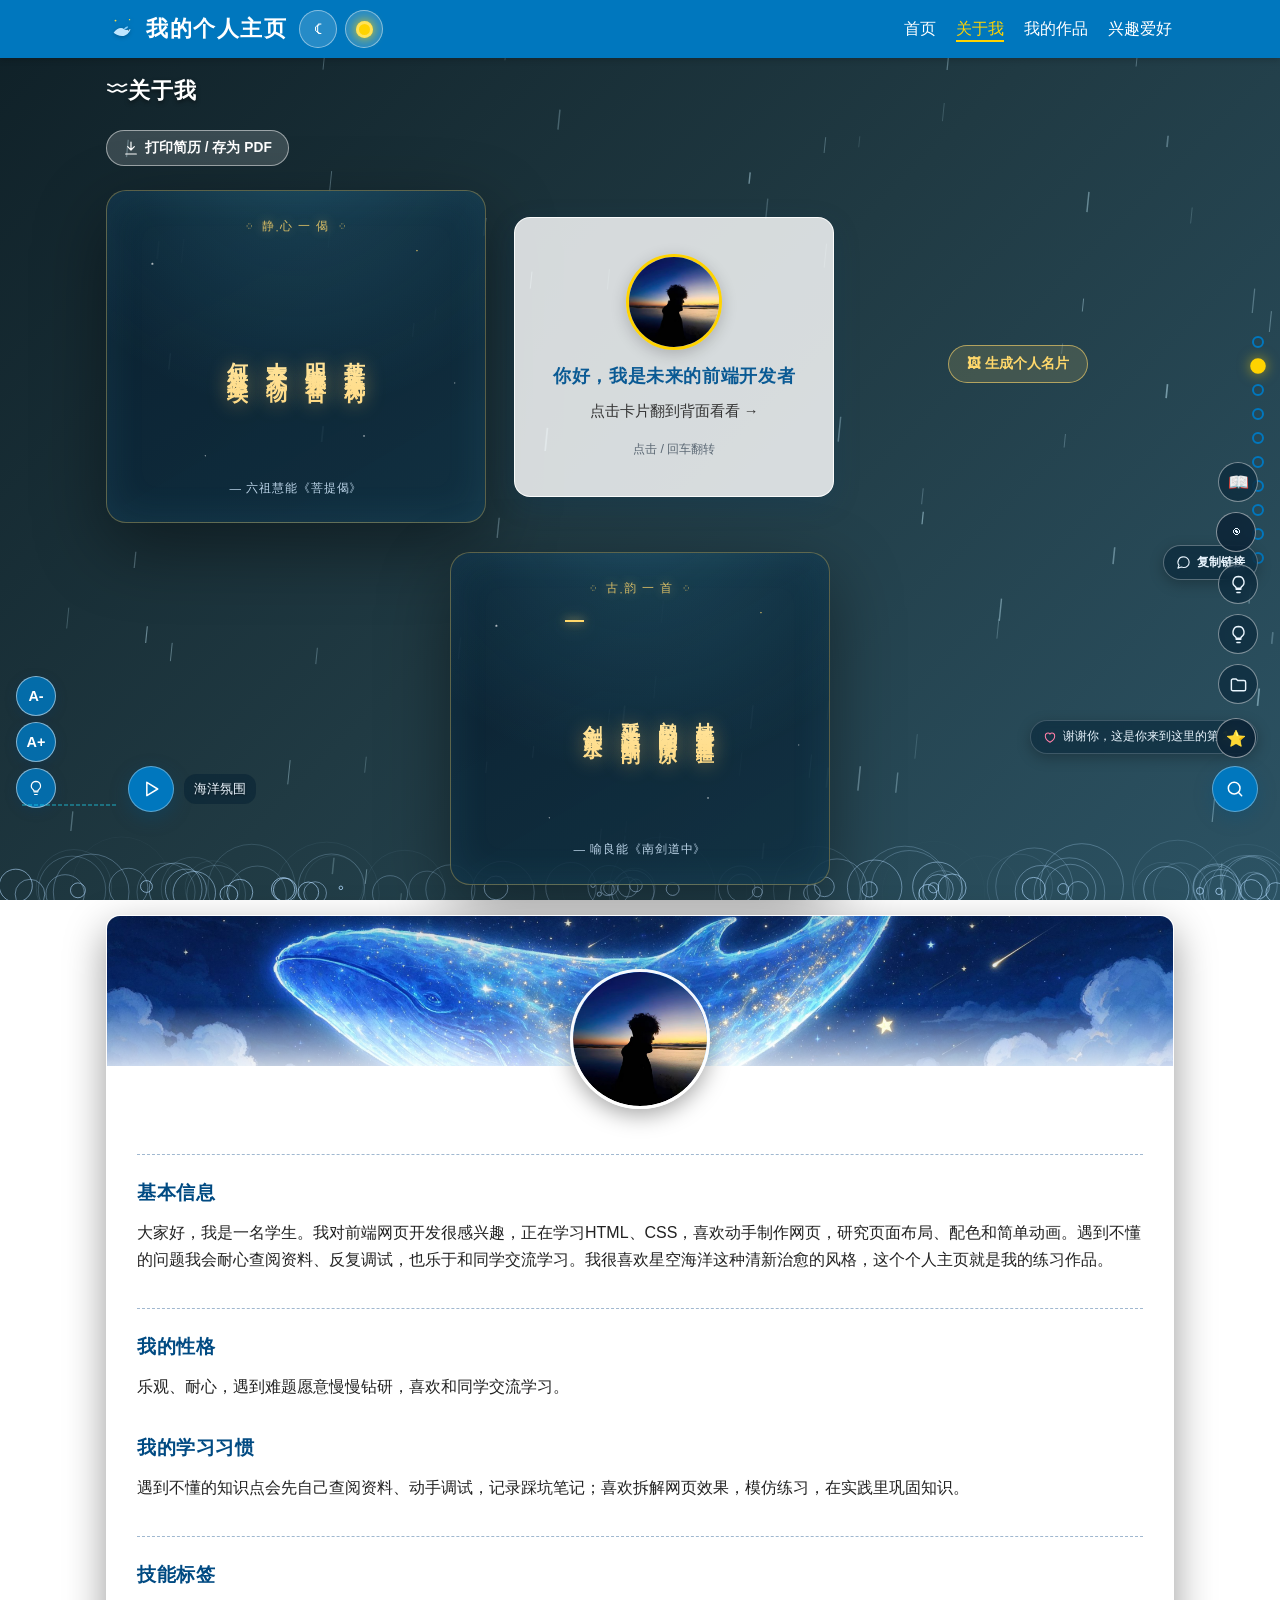
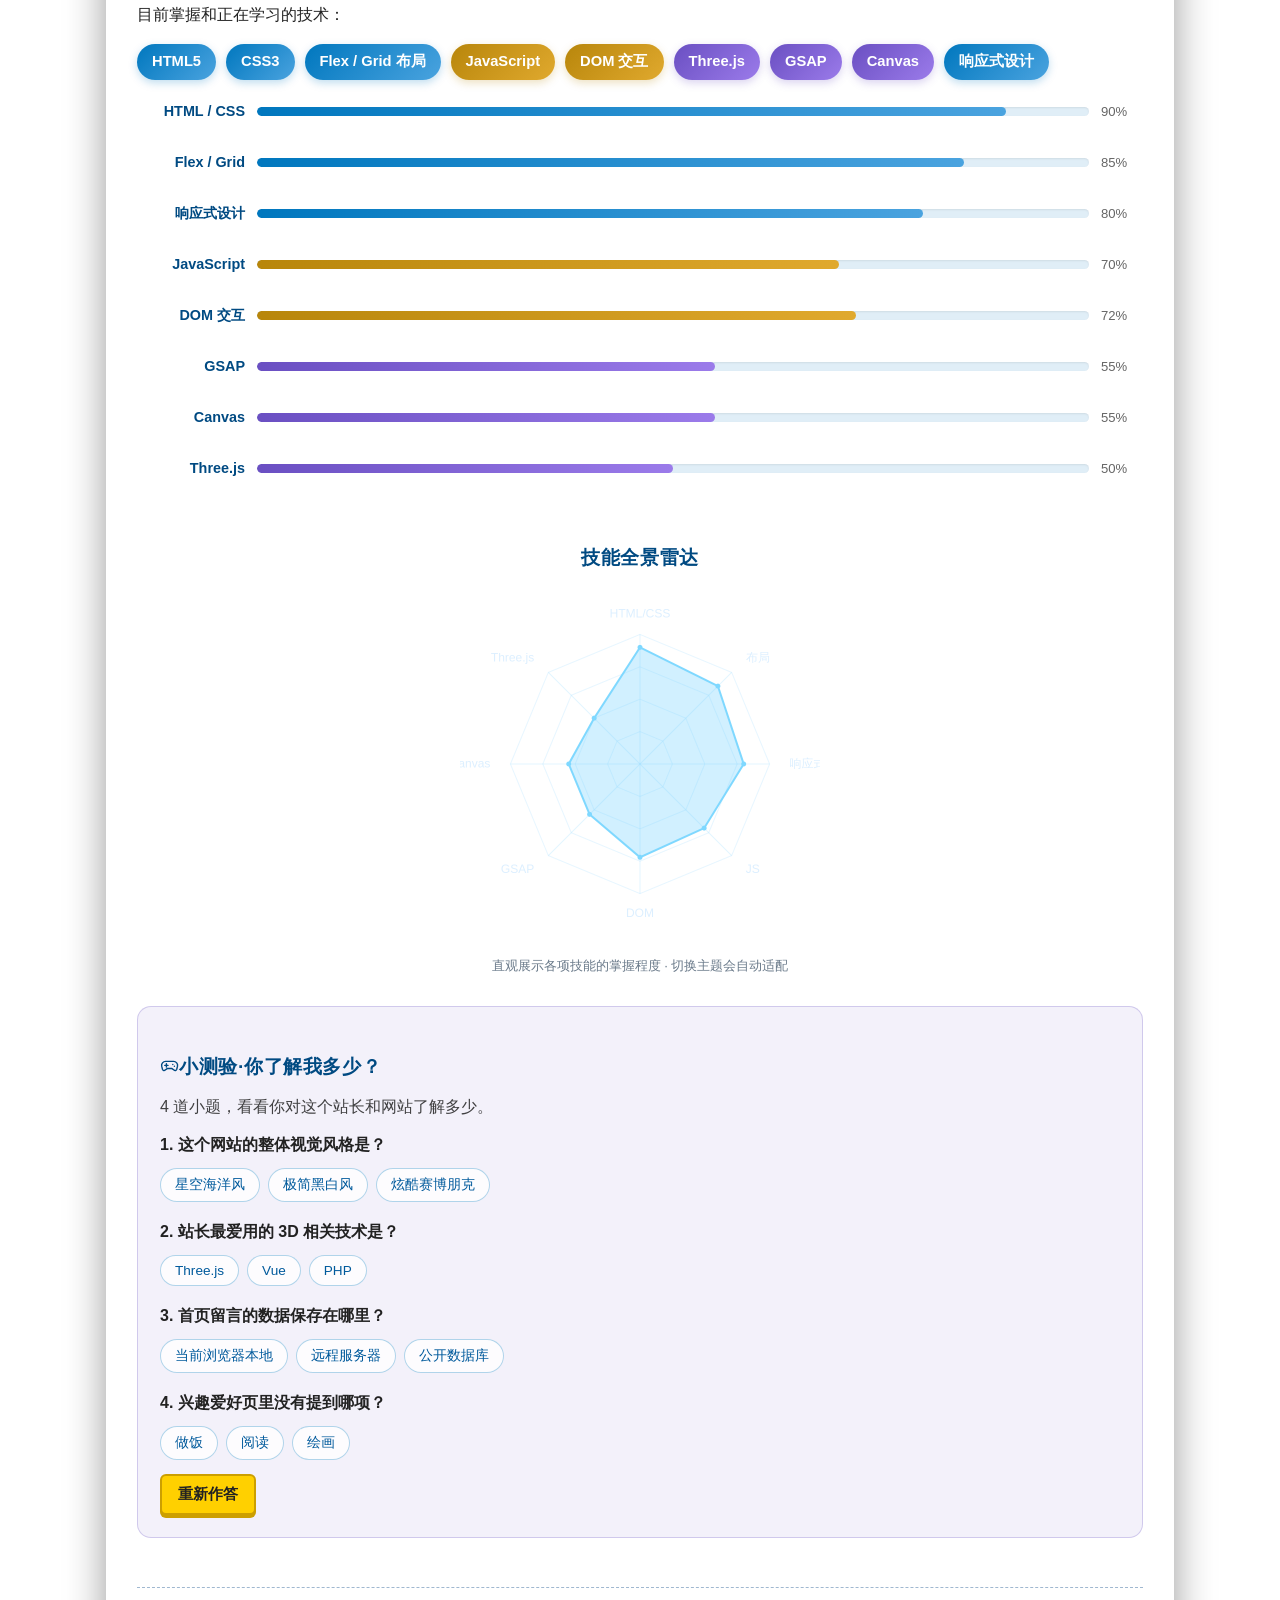
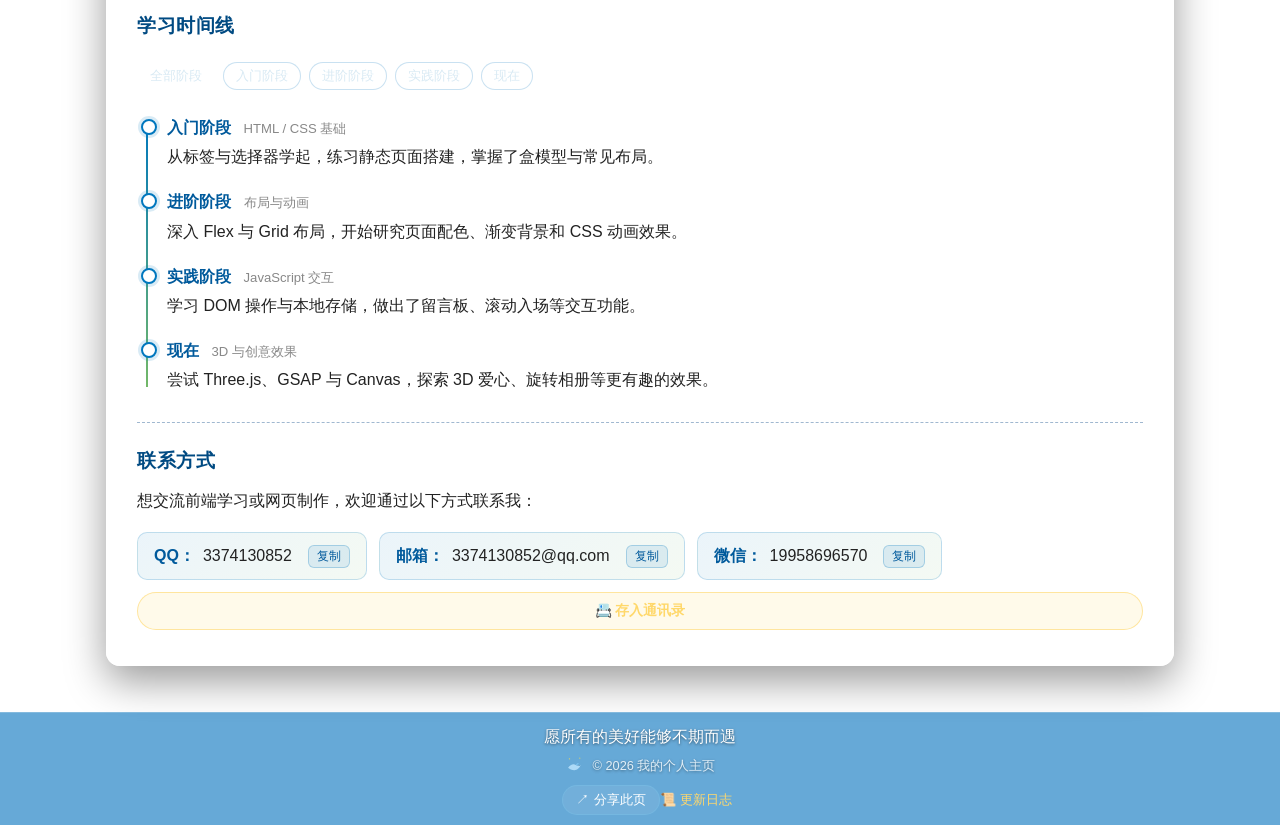
==== commit 124775fc: "feat: add symmetric right poem (南剑道中) beside flip card" ====
--- a/about.html
+++ b/about.html
@@ -171,30 +171,36 @@
         footer p { margin: 0; color: #fff; text-shadow: 0 1px 3px rgba(0,0,0,0.5); }
         footer .copyright { margin-top: 6px; font-size: 0.8rem; opacity: 0.85; }
 
-        /* ===== 关于页顶部：左禅语诗牌 / 右翻转名片 并排（填充红圈空白区） ===== */
+        /* ===== 关于页顶部：左禅语 / 中翻转名片 / 右古诗 三栏对称 ===== */
         .about-hero-row {
             display: flex;
             align-items: center;
             justify-content: center;
             flex-wrap: wrap;
-            gap: clamp(18px, 3.5vw, 48px);
+            gap: clamp(14px, 2.2vw, 30px);
             margin: 6px 0 30px;
         }
         .about-hero-row .zen-section {
-            flex: 1 1 380px;
-            max-width: 480px;
+            flex: 1 1 300px;
+            max-width: 380px;
             margin: 0;
-            padding: 30px 20px 26px;
-            border-radius: 22px;
-        }
-        .about-hero-row .zen-eyebrow { margin-bottom: 18px; font-size: .74rem; }
-        .about-hero-row .zen-poem { gap: clamp(12px, 2.4vw, 24px); min-height: 210px; }
-        .about-hero-row .zen-line { font-size: clamp(1.05rem, 2.4vw, 1.5rem); letter-spacing: .28em; }
-        .about-hero-row .zen-sign { margin-top: 18px; font-size: .74rem; }
-        .about-hero-row .flip-card { flex: 0 1 340px; margin: 0; }
+            padding: 26px 16px 24px;
+            border-radius: 20px;
+        }
+        .about-hero-row .zen-eyebrow { margin-bottom: 16px; font-size: .72rem; }
+        .about-hero-row .zen-poem { gap: clamp(10px, 1.8vw, 18px); min-height: 210px; }
+        .about-hero-row .zen-line { font-size: clamp(1rem, 2vw, 1.32rem); letter-spacing: .24em; }
+        .about-hero-row .zen-sign { margin-top: 16px; font-size: .72rem; }
+        .about-hero-row .flip-card { flex: 0 1 320px; margin: 0; }
+        /* 右侧七言诗：字多一列，字号再缩一点保证与左牌对称不溢出 */
+        .about-hero-row .zen-section--right .zen-line { font-size: clamp(.92rem, 1.8vw, 1.2rem); letter-spacing: .2em; }
+        @media (max-width: 900px) {
+            .about-hero-row .zen-section { flex: 1 1 260px; }
+        }
         @media (max-width: 760px) {
             .about-hero-row { flex-direction: column; }
-            .about-hero-row .zen-section { width: 100%; max-width: 480px; }
+            .about-hero-row .zen-section,
+            .about-hero-row .zen-section--right { width: 100%; max-width: 460px; }
             .about-hero-row .flip-card { width: 100%; max-width: 360px; }
         }
     </style>
@@ -246,6 +252,16 @@
                 </div>
             </div>
         </div>
+        <section class="zen-section zen-section--right" id="zenPoem2" aria-label="古诗一韵">
+            <p class="zen-eyebrow">◌&nbsp; 古 韵 一 首 &nbsp;◌</p>
+            <div class="zen-poem" role="img" aria-label="桂树青春百里疆，鹧鸪啼彻午阴凉，延平津上峰如削，剑去江空水自长。">
+                <span class="zen-line" data-text="桂树青春百里疆">桂树青春百里疆</span>
+                <span class="zen-line" data-text="鹧鸪啼彻午阴凉">鹧鸪啼彻午阴凉</span>
+                <span class="zen-line" data-text="延平津上峰如削">延平津上峰如削</span>
+                <span class="zen-line" data-text="剑去江空水自长">剑去江空水自长</span>
+            </div>
+            <p class="zen-sign">— 喻良能《南剑道中》</p>
+        </section>
         </div><!-- /.about-hero-row -->
         <div class="about-content">
             <div class="card reveal" style="--reveal-delay: 0.15s">
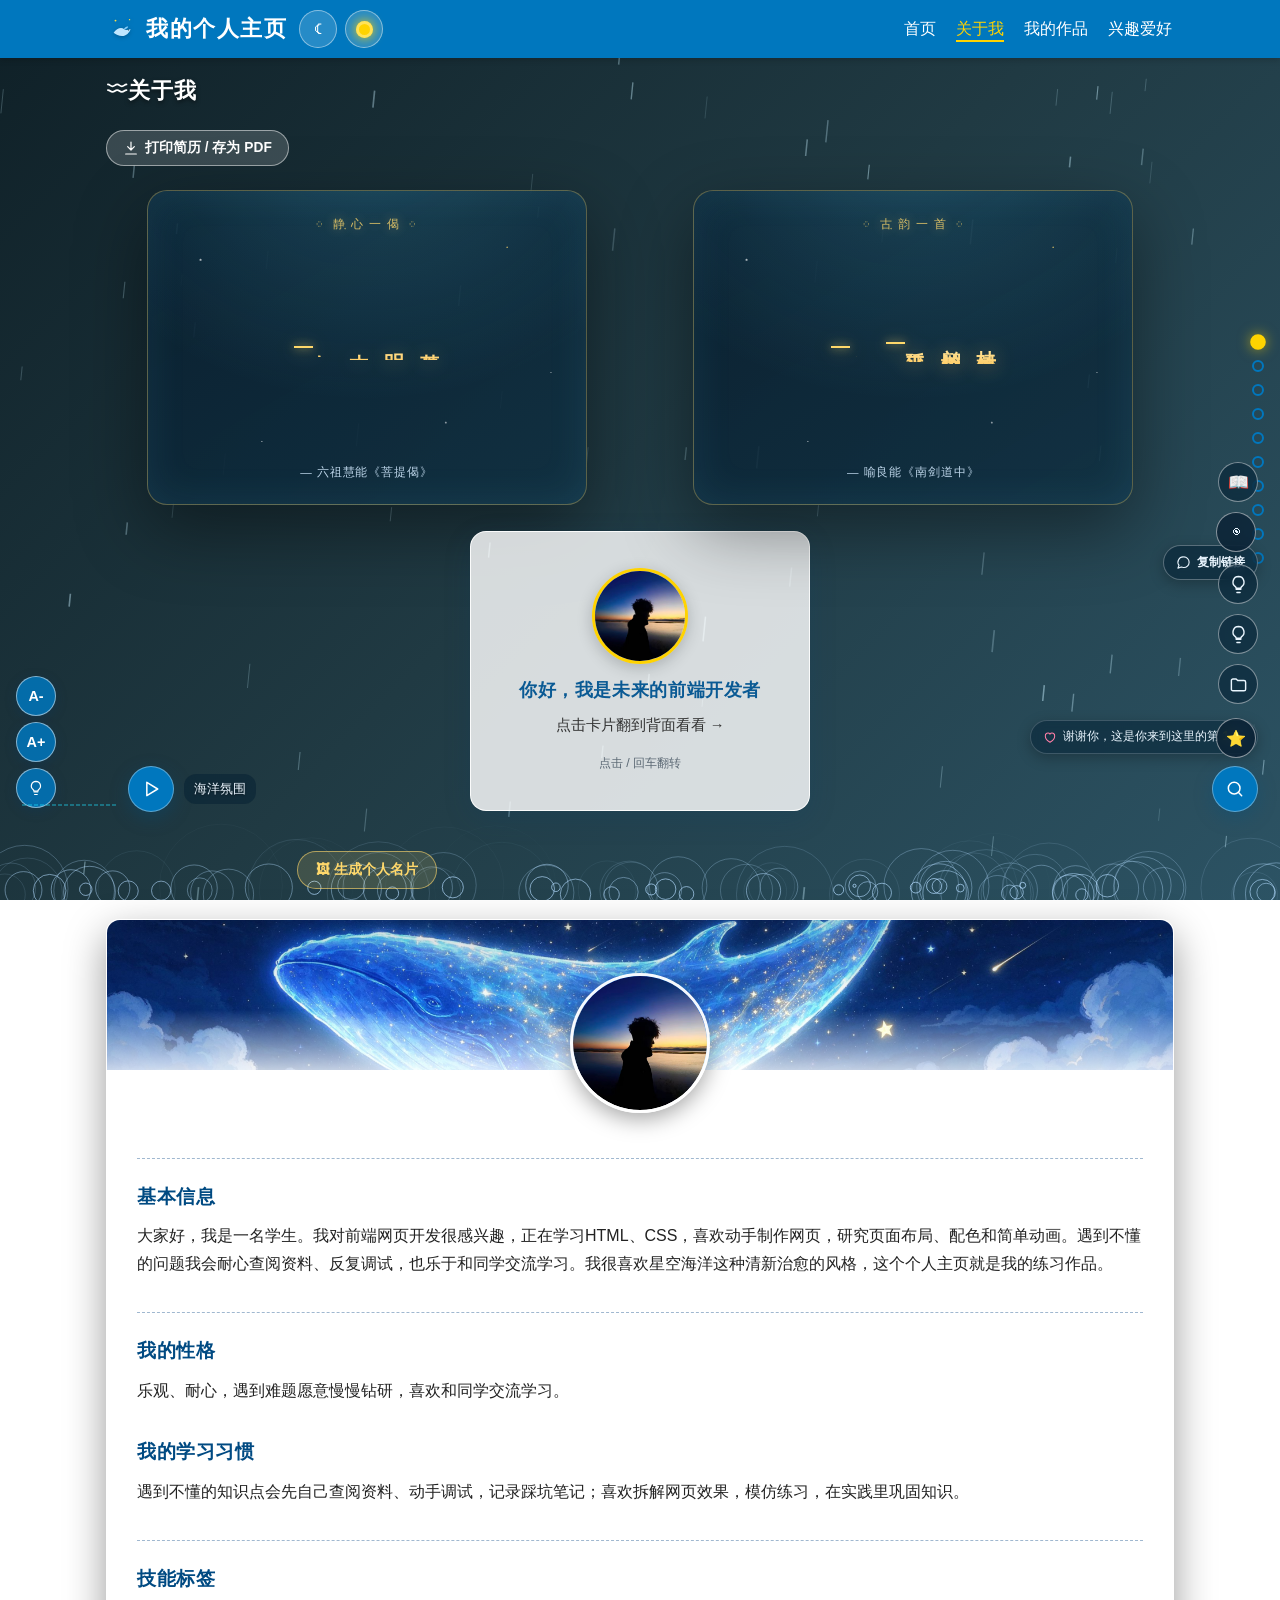
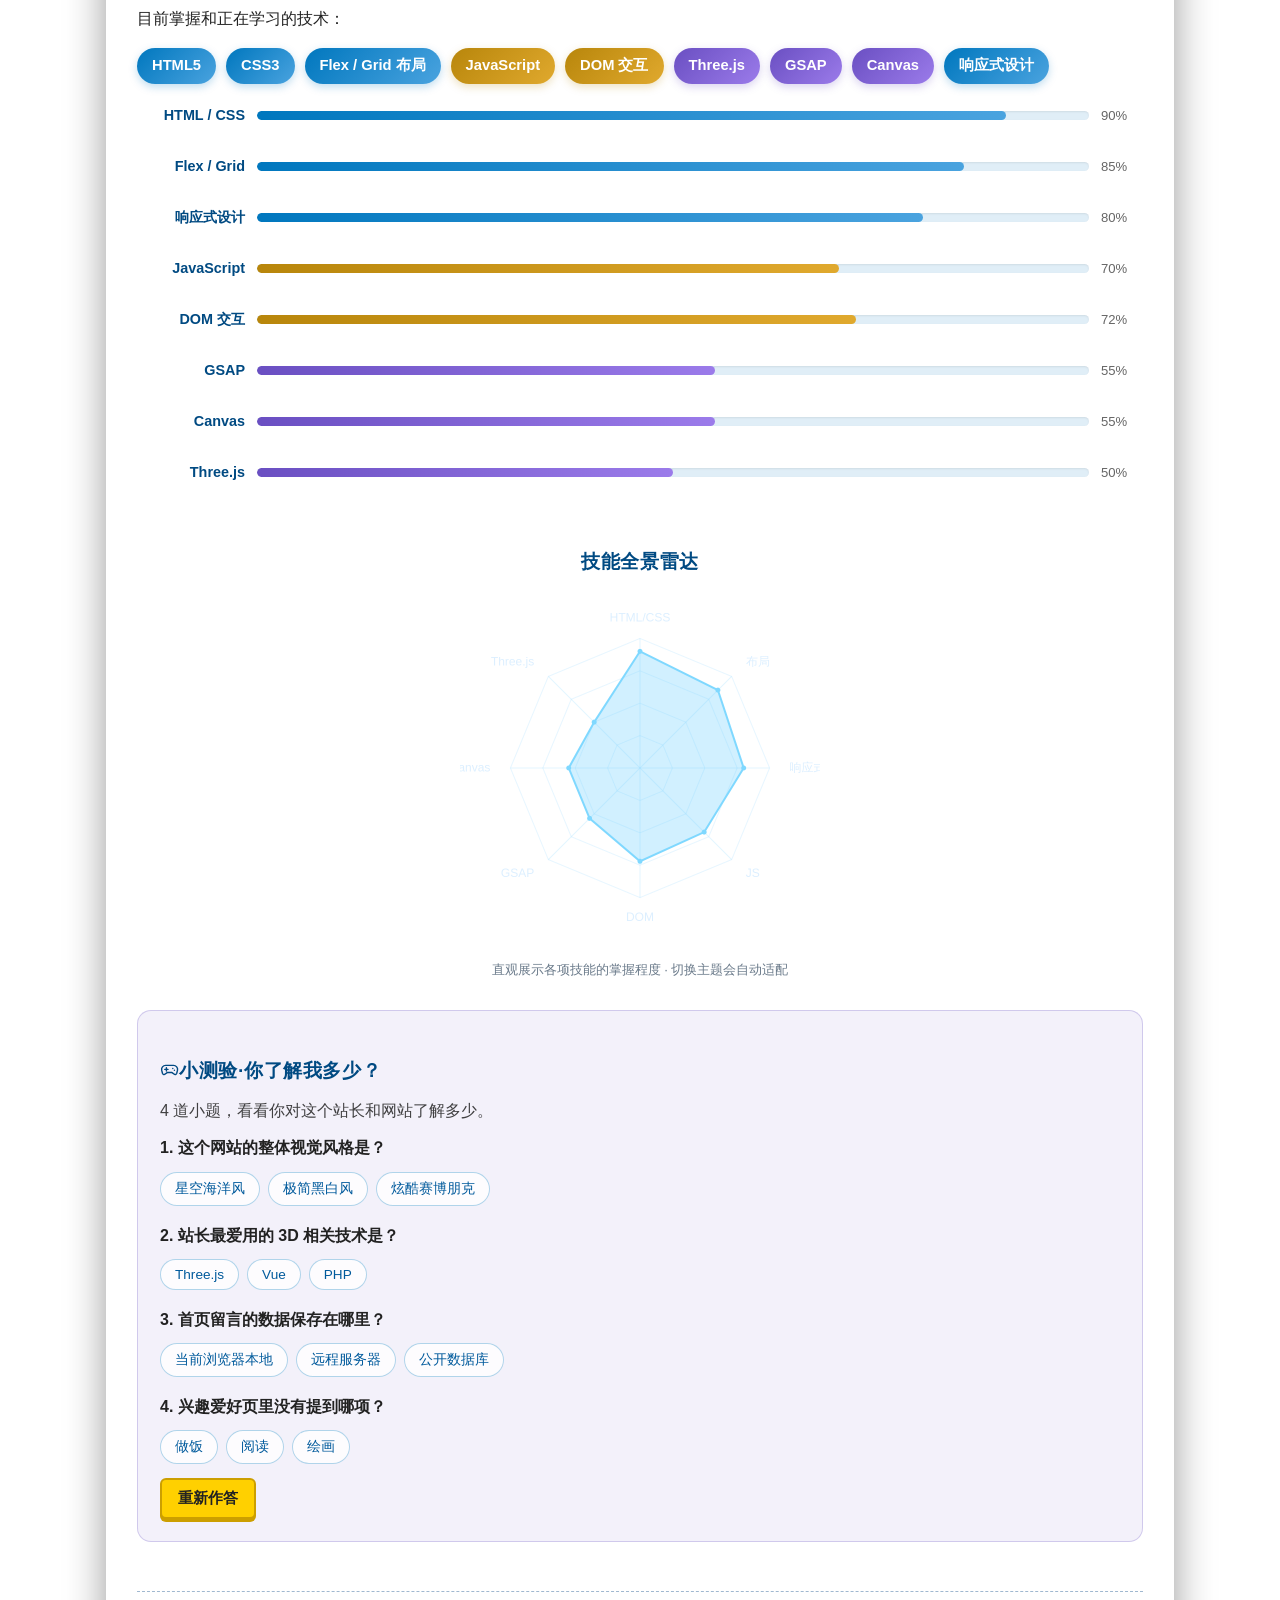
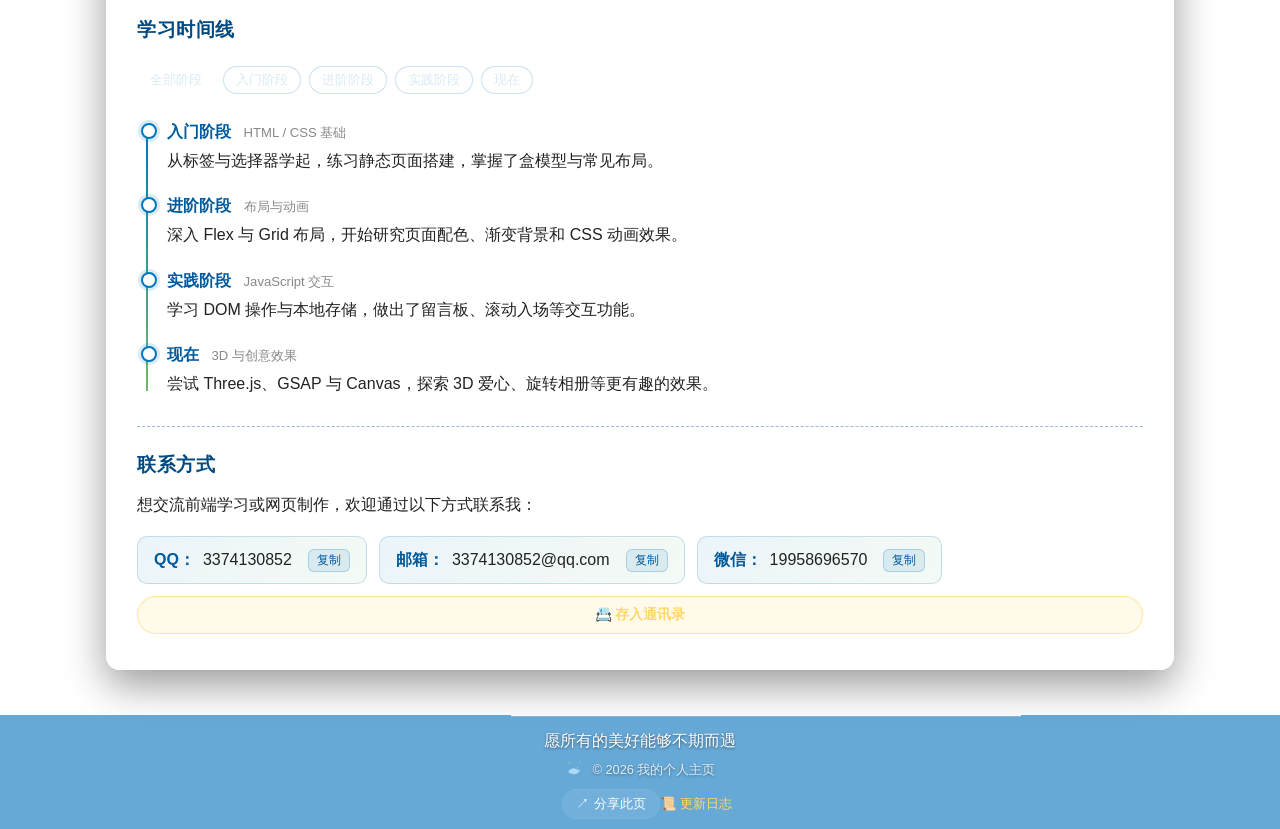
==== commit c0302d5a: "style: arrange hero into 品 layout - two poems top, card centered bottom" ====
--- a/about.html
+++ b/about.html
@@ -172,36 +172,50 @@
         footer .copyright { margin-top: 6px; font-size: 0.8rem; opacity: 0.85; }
 
         /* ===== 关于页顶部：左禅语 / 中翻转名片 / 右古诗 三栏对称 ===== */
+        /* ===== 关于页顶部：品字布局——上排左右两诗牌对称，下排翻转名片居中 ===== */
         .about-hero-row {
-            display: flex;
+            display: grid;
+            grid-template-columns: repeat(2, minmax(0, 1fr));
+            gap: clamp(14px, 2vw, 26px);
+            justify-items: center;
             align-items: center;
-            justify-content: center;
-            flex-wrap: wrap;
-            gap: clamp(14px, 2.2vw, 30px);
             margin: 6px 0 30px;
-        }
+            width: 100%;
+        }
+        /* 上排：左右诗牌各占一列，等宽等高严格对称 */
         .about-hero-row .zen-section {
-            flex: 1 1 300px;
-            max-width: 380px;
+            width: 100%;
+            max-width: 440px;
             margin: 0;
-            padding: 26px 16px 24px;
+            padding: 24px 12px 22px;
             border-radius: 20px;
         }
-        .about-hero-row .zen-eyebrow { margin-bottom: 16px; font-size: .72rem; }
-        .about-hero-row .zen-poem { gap: clamp(10px, 1.8vw, 18px); min-height: 210px; }
-        .about-hero-row .zen-line { font-size: clamp(1rem, 2vw, 1.32rem); letter-spacing: .24em; }
-        .about-hero-row .zen-sign { margin-top: 16px; font-size: .72rem; }
-        .about-hero-row .flip-card { flex: 0 1 320px; margin: 0; }
-        /* 右侧七言诗：字多一列，字号再缩一点保证与左牌对称不溢出 */
-        .about-hero-row .zen-section--right .zen-line { font-size: clamp(.92rem, 1.8vw, 1.2rem); letter-spacing: .2em; }
-        @media (max-width: 900px) {
-            .about-hero-row .zen-section { flex: 1 1 260px; }
-        }
-        @media (max-width: 760px) {
-            .about-hero-row { flex-direction: column; }
-            .about-hero-row .zen-section,
-            .about-hero-row .zen-section--right { width: 100%; max-width: 460px; }
-            .about-hero-row .flip-card { width: 100%; max-width: 360px; }
+        .about-hero-row #zenPoem { grid-column: 1; grid-row: 1; }
+        .about-hero-row #zenPoem2 { grid-column: 2; grid-row: 1; }
+        .about-hero-row .zen-eyebrow { margin-bottom: 14px; font-size: .72rem; }
+        .about-hero-row .zen-poem {
+            align-items: center;            /* 五言/七言均在卡片内垂直居中 */
+            gap: clamp(8px, 1.5vw, 16px);
+            min-height: 200px;
+        }
+        .about-hero-row .zen-line { font-size: clamp(.95rem, 1.7vw, 1.22rem); letter-spacing: .22em; }
+        .about-hero-row .zen-sign { margin-top: 14px; font-size: .72rem; }
+        /* 下排：名片跨两列、水平居中，坐实品字底 */
+        .about-hero-row .flip-card {
+            grid-column: 1 / -1;
+            grid-row: 2;
+            width: 100%;
+            max-width: 340px;
+            margin: 0;
+        }
+        /* 窄屏改竖排 */
+        @media (max-width: 700px) {
+            .about-hero-row { grid-template-columns: 1fr; }
+            .about-hero-row #zenPoem,
+            .about-hero-row #zenPoem2,
+            .about-hero-row .flip-card { grid-column: 1; grid-row: auto; }
+            .about-hero-row .zen-section { max-width: 460px; }
+            .about-hero-row .flip-card { max-width: 360px; }
         }
     </style>
     <link rel="stylesheet" href="css/theme.css">
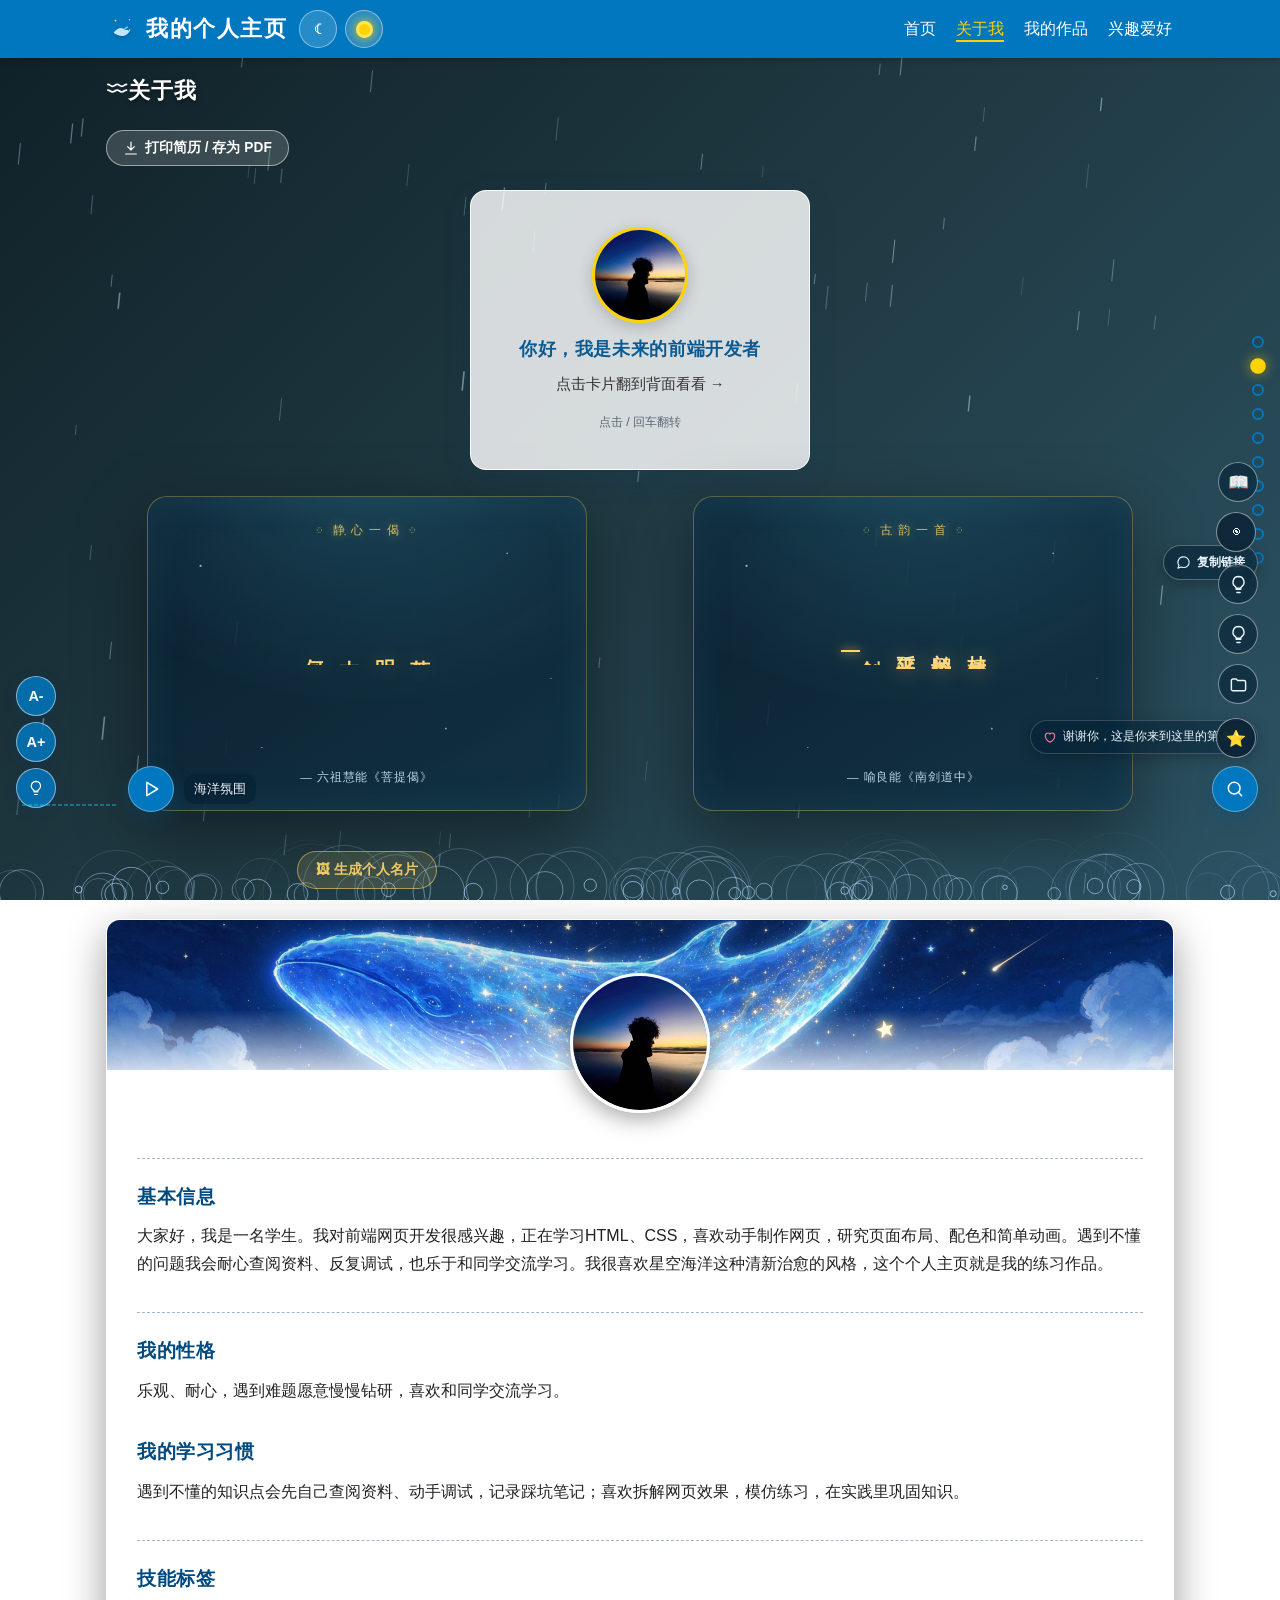
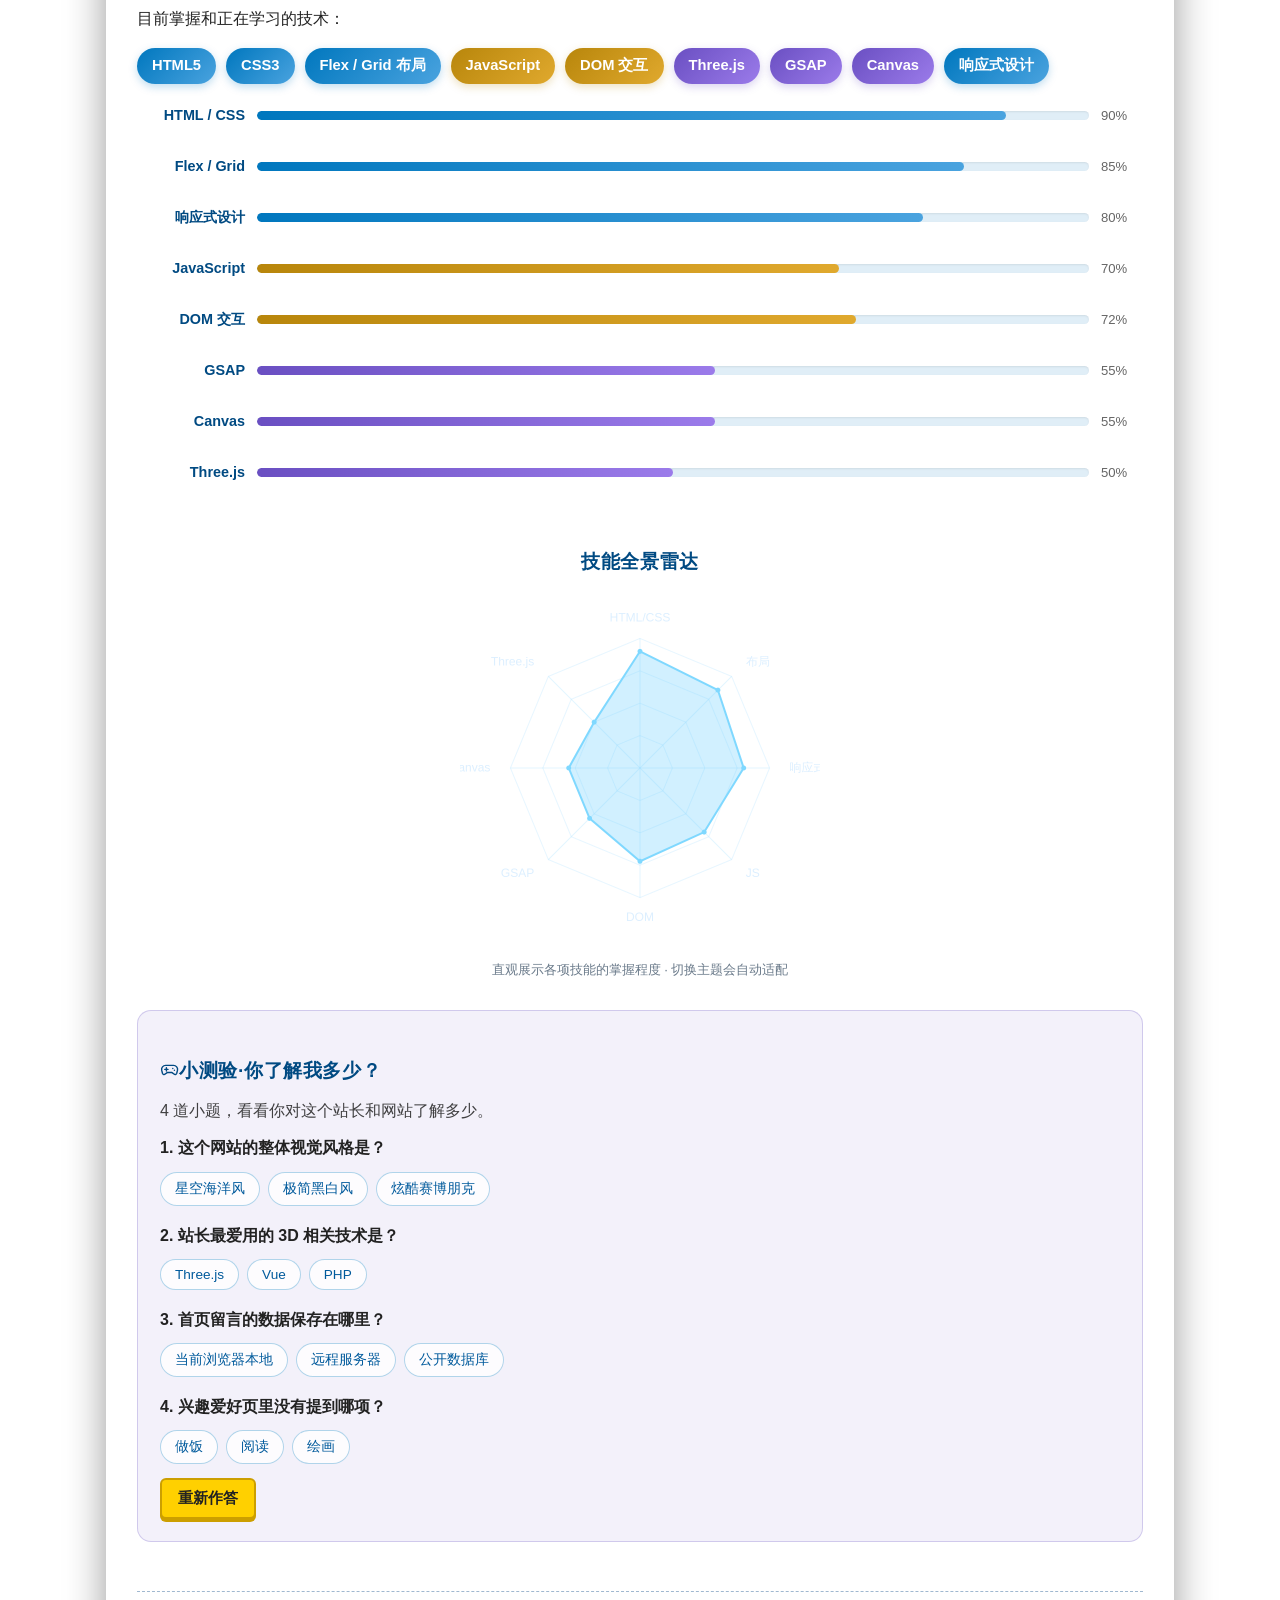
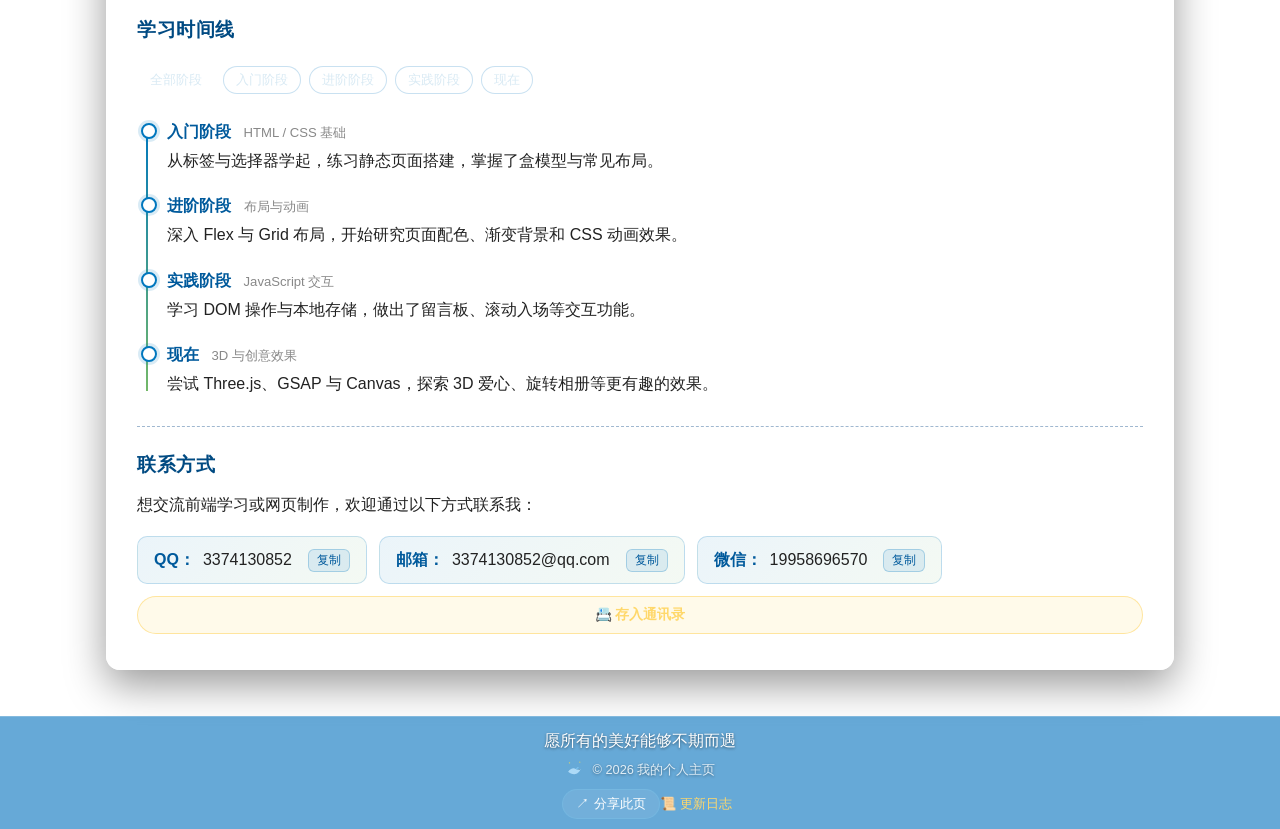
==== commit c868371e: "style: move flip card to top row above two poems" ====
--- a/about.html
+++ b/about.html
@@ -190,8 +190,8 @@
             padding: 24px 12px 22px;
             border-radius: 20px;
         }
-        .about-hero-row #zenPoem { grid-column: 1; grid-row: 1; }
-        .about-hero-row #zenPoem2 { grid-column: 2; grid-row: 1; }
+        .about-hero-row #zenPoem { grid-column: 1; grid-row: 2; }
+        .about-hero-row #zenPoem2 { grid-column: 2; grid-row: 2; }
         .about-hero-row .zen-eyebrow { margin-bottom: 14px; font-size: .72rem; }
         .about-hero-row .zen-poem {
             align-items: center;            /* 五言/七言均在卡片内垂直居中 */
@@ -200,10 +200,10 @@
         }
         .about-hero-row .zen-line { font-size: clamp(.95rem, 1.7vw, 1.22rem); letter-spacing: .22em; }
         .about-hero-row .zen-sign { margin-top: 14px; font-size: .72rem; }
-        /* 下排：名片跨两列、水平居中，坐实品字底 */
+        /* 上排：名片跨两列、水平居中，置于最上面 */
         .about-hero-row .flip-card {
             grid-column: 1 / -1;
-            grid-row: 2;
+            grid-row: 1;
             width: 100%;
             max-width: 340px;
             margin: 0;
@@ -211,9 +211,9 @@
         /* 窄屏改竖排 */
         @media (max-width: 700px) {
             .about-hero-row { grid-template-columns: 1fr; }
-            .about-hero-row #zenPoem,
-            .about-hero-row #zenPoem2,
-            .about-hero-row .flip-card { grid-column: 1; grid-row: auto; }
+            .about-hero-row .flip-card { grid-column: 1; grid-row: 1; }
+            .about-hero-row #zenPoem { grid-column: 1; grid-row: 2; }
+            .about-hero-row #zenPoem2 { grid-column: 1; grid-row: 3; }
             .about-hero-row .zen-section { max-width: 460px; }
             .about-hero-row .flip-card { max-width: 360px; }
         }
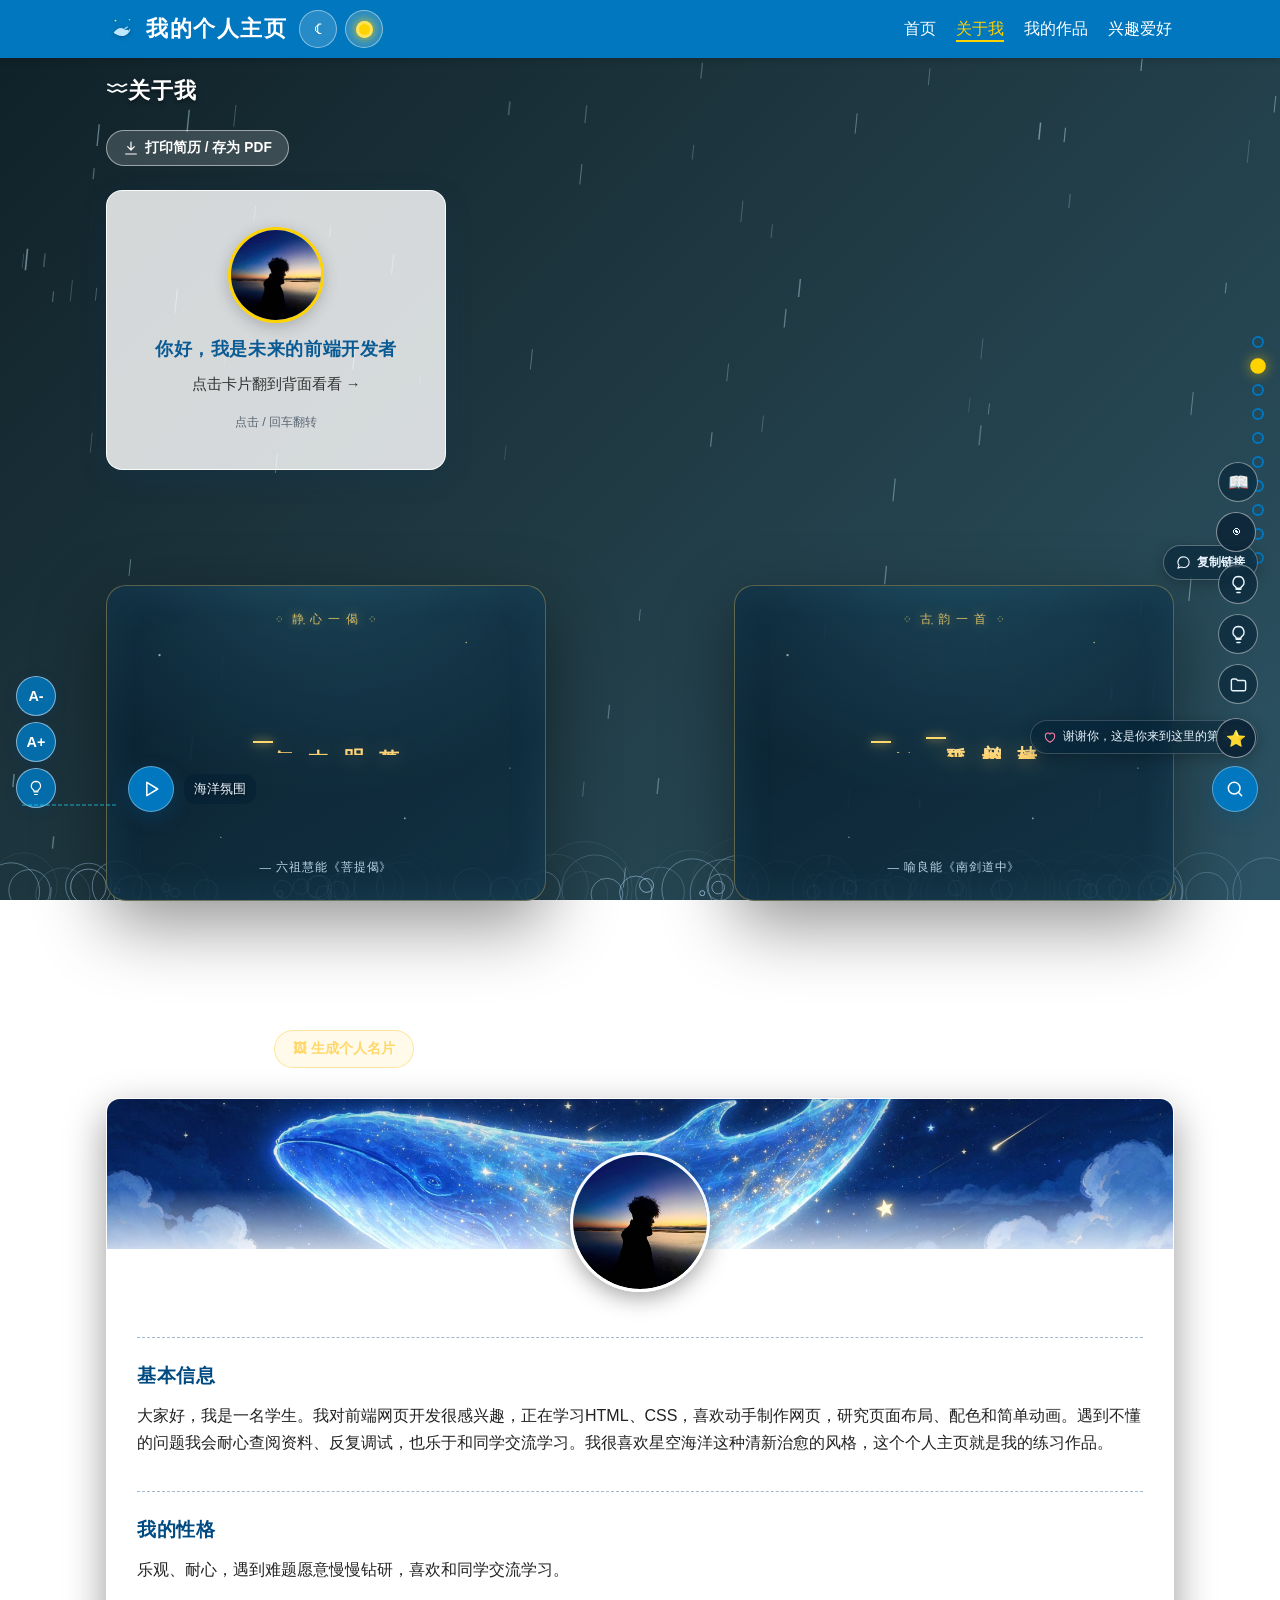
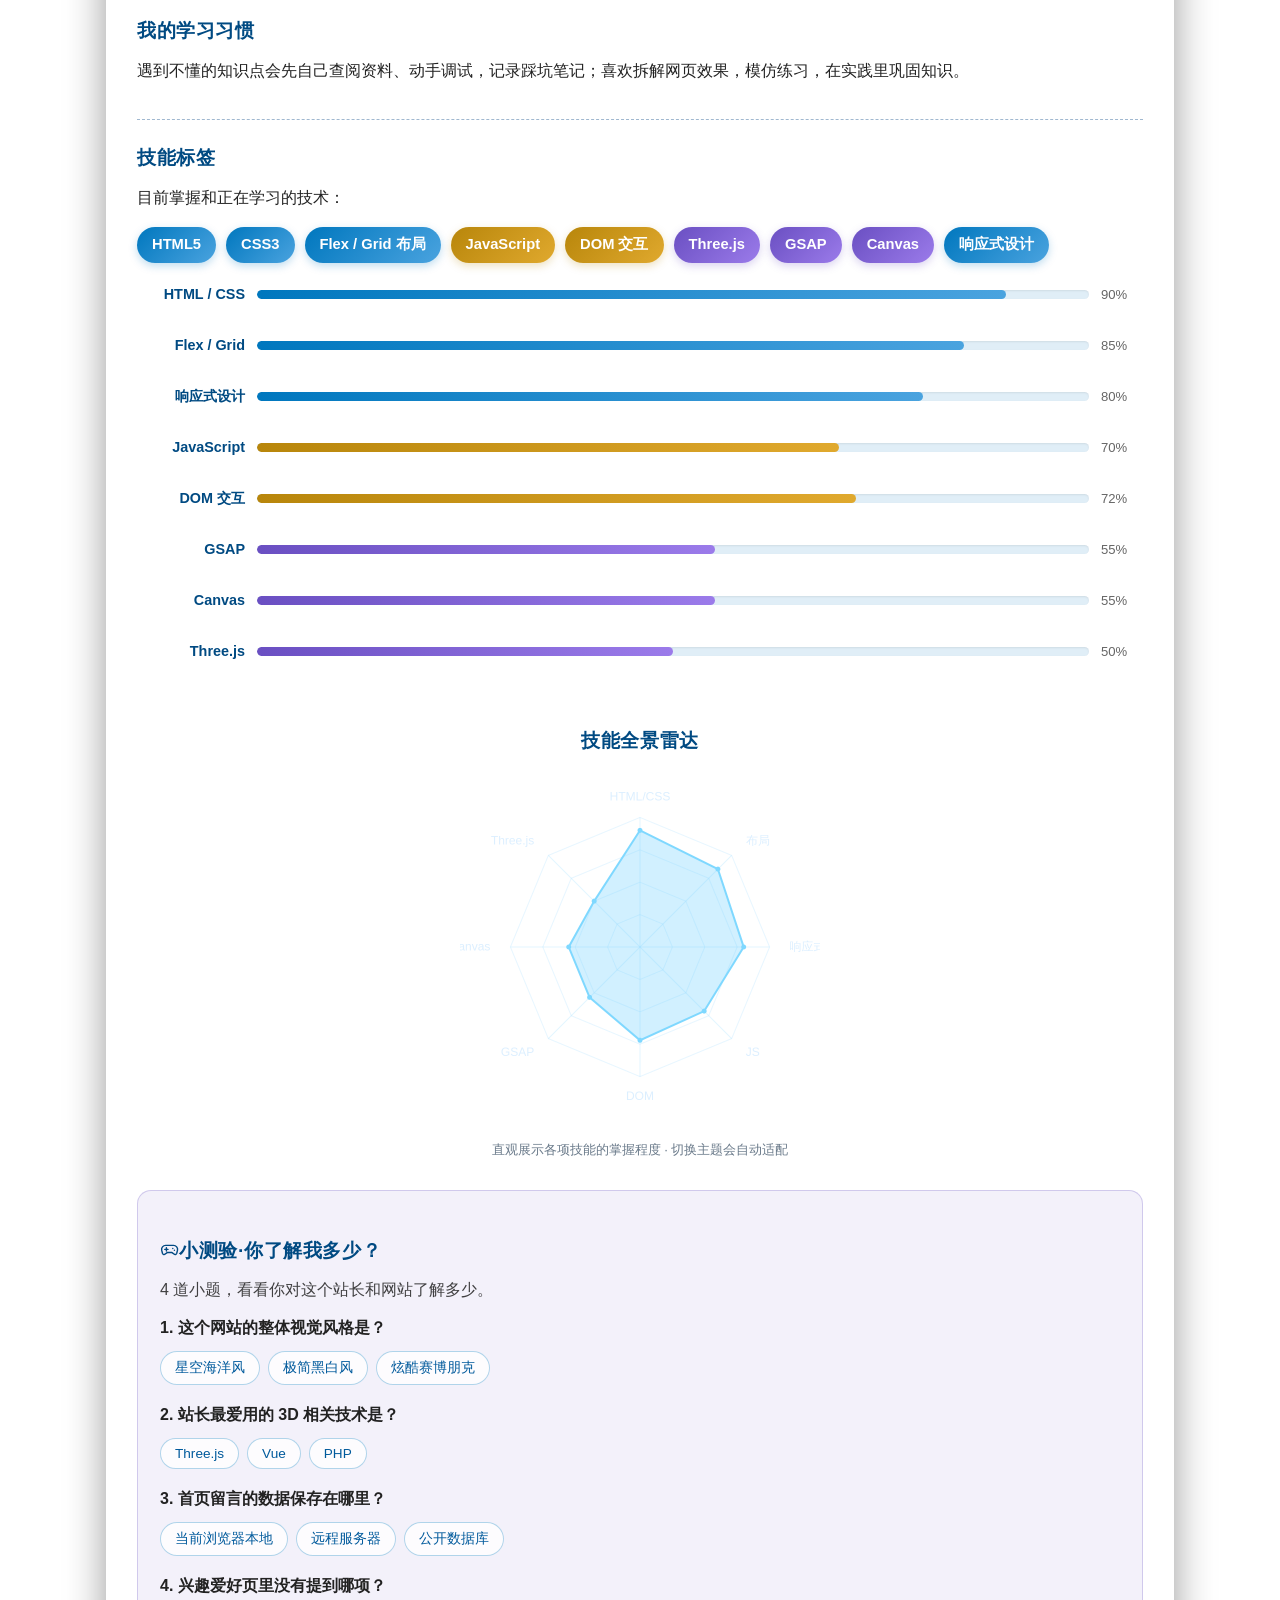
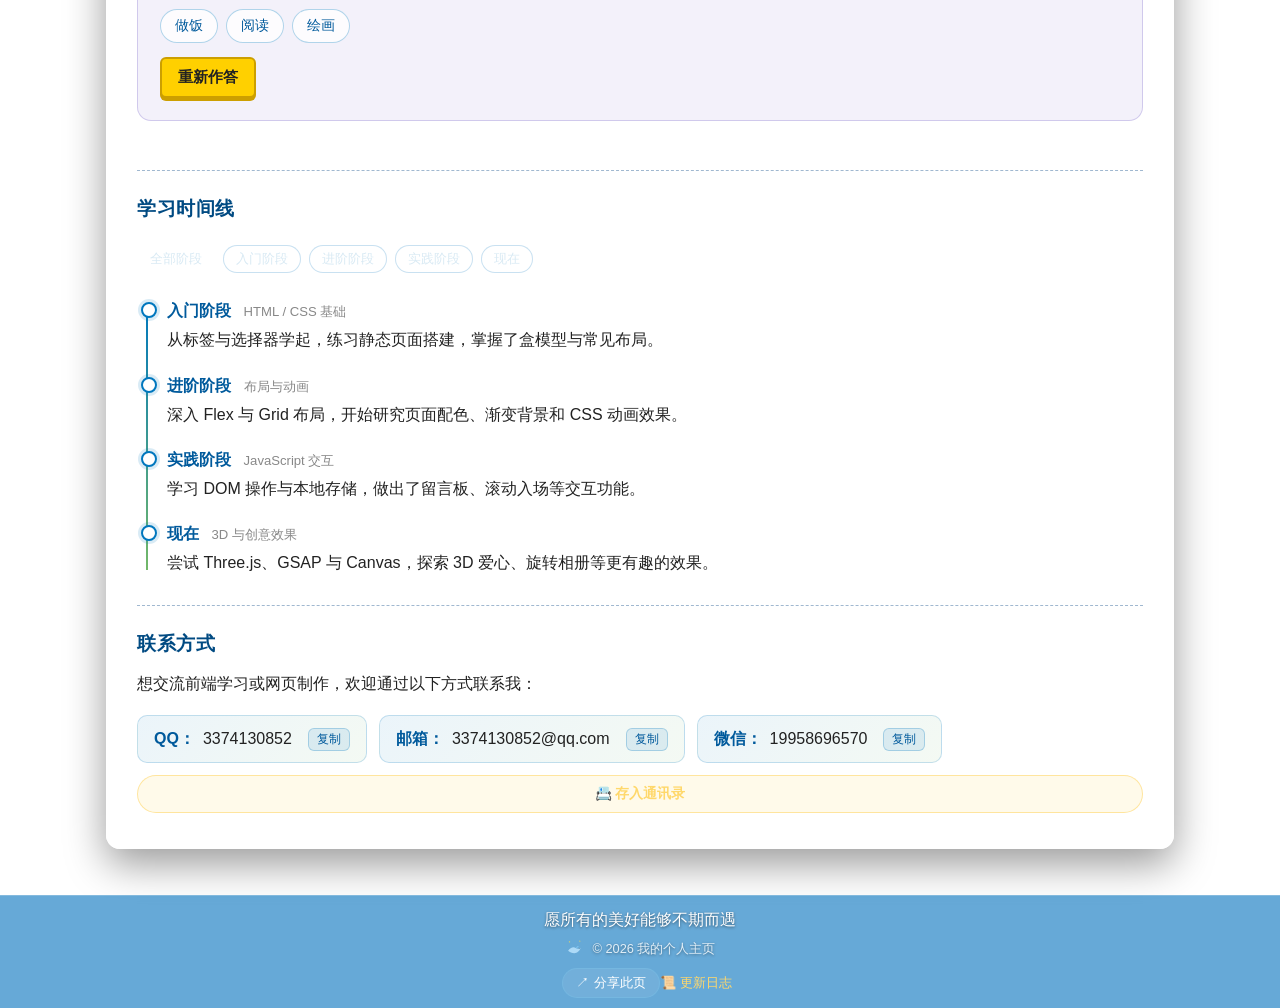
==== commit 3c93c113: "style: spread two poems toward sides with larger gap" ====
--- a/about.html
+++ b/about.html
@@ -176,8 +176,7 @@
         .about-hero-row {
             display: grid;
             grid-template-columns: repeat(2, minmax(0, 1fr));
-            gap: clamp(14px, 2vw, 26px);
-            justify-items: center;
+            gap: clamp(40px, 9vw, 130px);   /* 加大中间间距，把两牌推向两侧 */
             align-items: center;
             margin: 6px 0 30px;
             width: 100%;
@@ -190,8 +189,8 @@
             padding: 24px 12px 22px;
             border-radius: 20px;
         }
-        .about-hero-row #zenPoem { grid-column: 1; grid-row: 2; }
-        .about-hero-row #zenPoem2 { grid-column: 2; grid-row: 2; }
+        .about-hero-row #zenPoem { grid-column: 1; grid-row: 2; justify-self: start; }
+        .about-hero-row #zenPoem2 { grid-column: 2; grid-row: 2; justify-self: end; }
         .about-hero-row .zen-eyebrow { margin-bottom: 14px; font-size: .72rem; }
         .about-hero-row .zen-poem {
             align-items: center;            /* 五言/七言均在卡片内垂直居中 */
@@ -212,8 +211,8 @@
         @media (max-width: 700px) {
             .about-hero-row { grid-template-columns: 1fr; }
             .about-hero-row .flip-card { grid-column: 1; grid-row: 1; }
-            .about-hero-row #zenPoem { grid-column: 1; grid-row: 2; }
-            .about-hero-row #zenPoem2 { grid-column: 1; grid-row: 3; }
+            .about-hero-row #zenPoem { grid-column: 1; grid-row: 2; justify-self: center; }
+            .about-hero-row #zenPoem2 { grid-column: 1; grid-row: 3; justify-self: center; }
             .about-hero-row .zen-section { max-width: 460px; }
             .about-hero-row .flip-card { max-width: 360px; }
         }
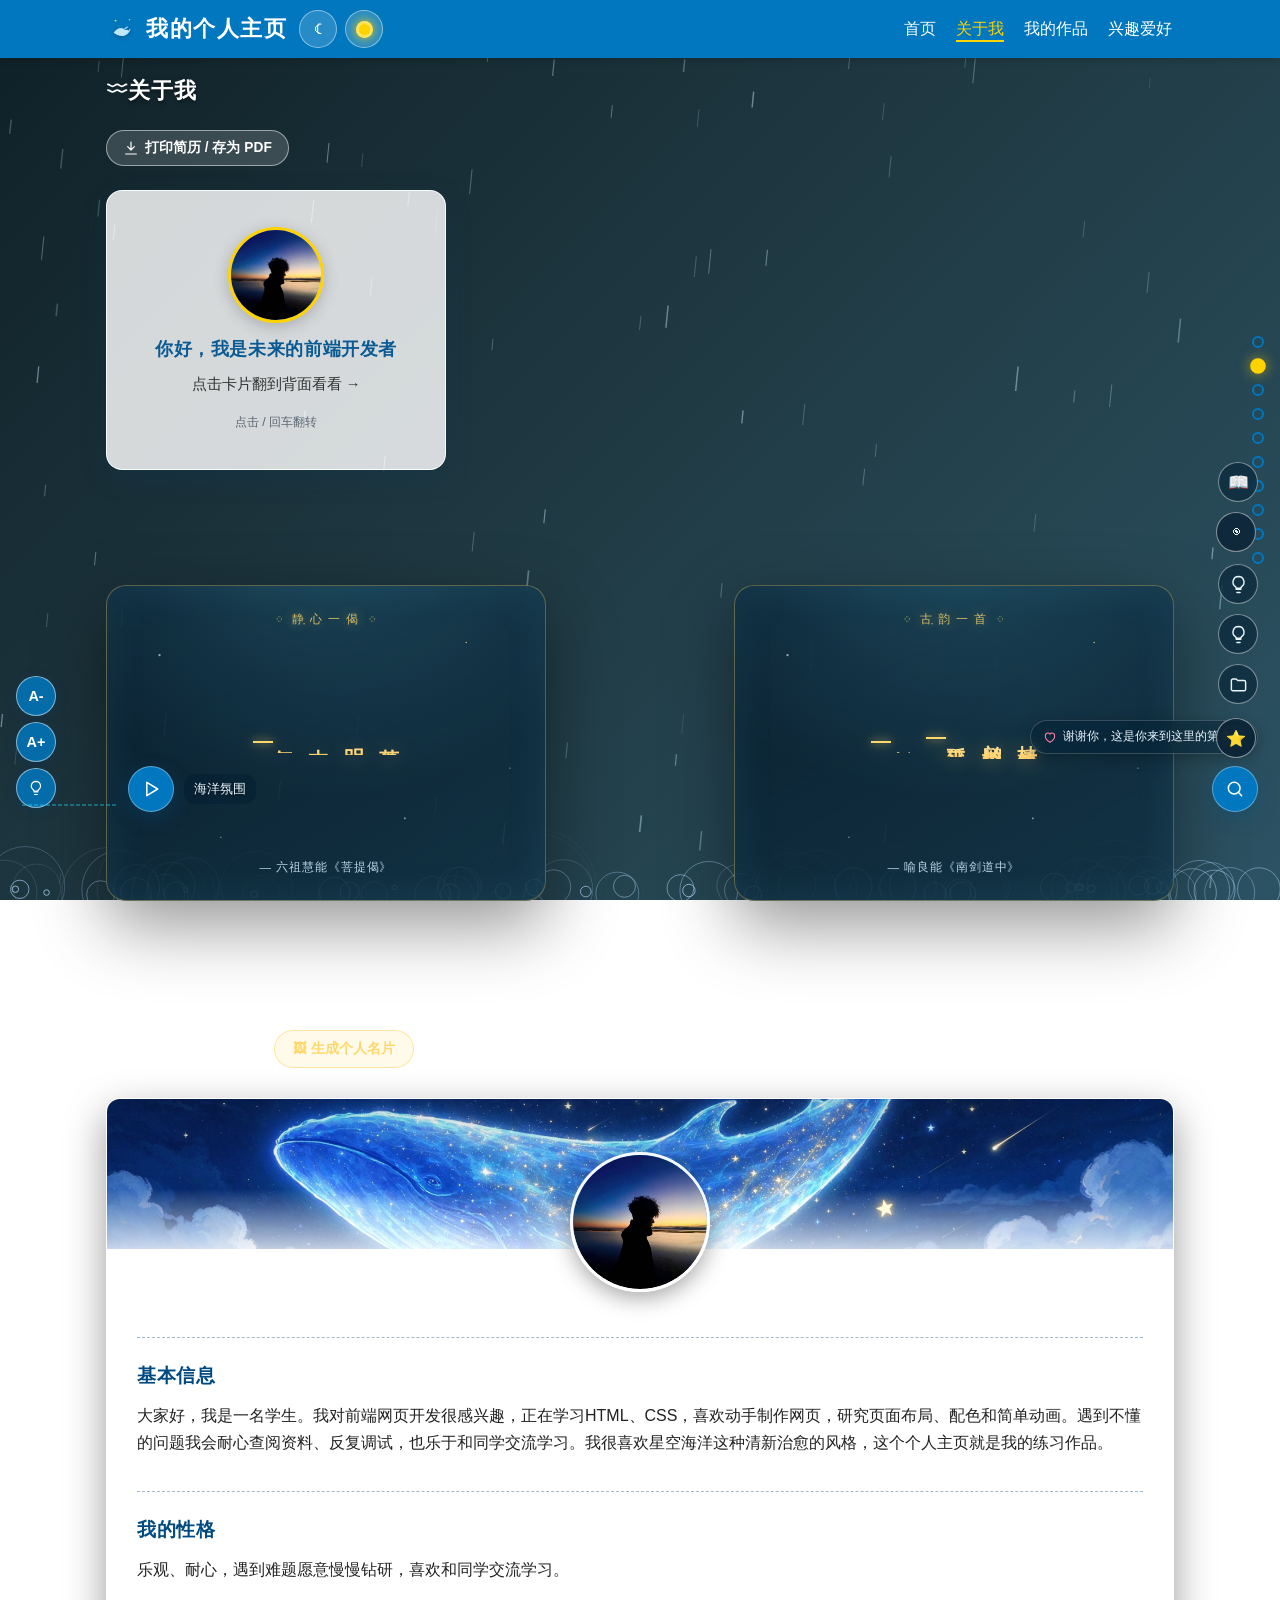
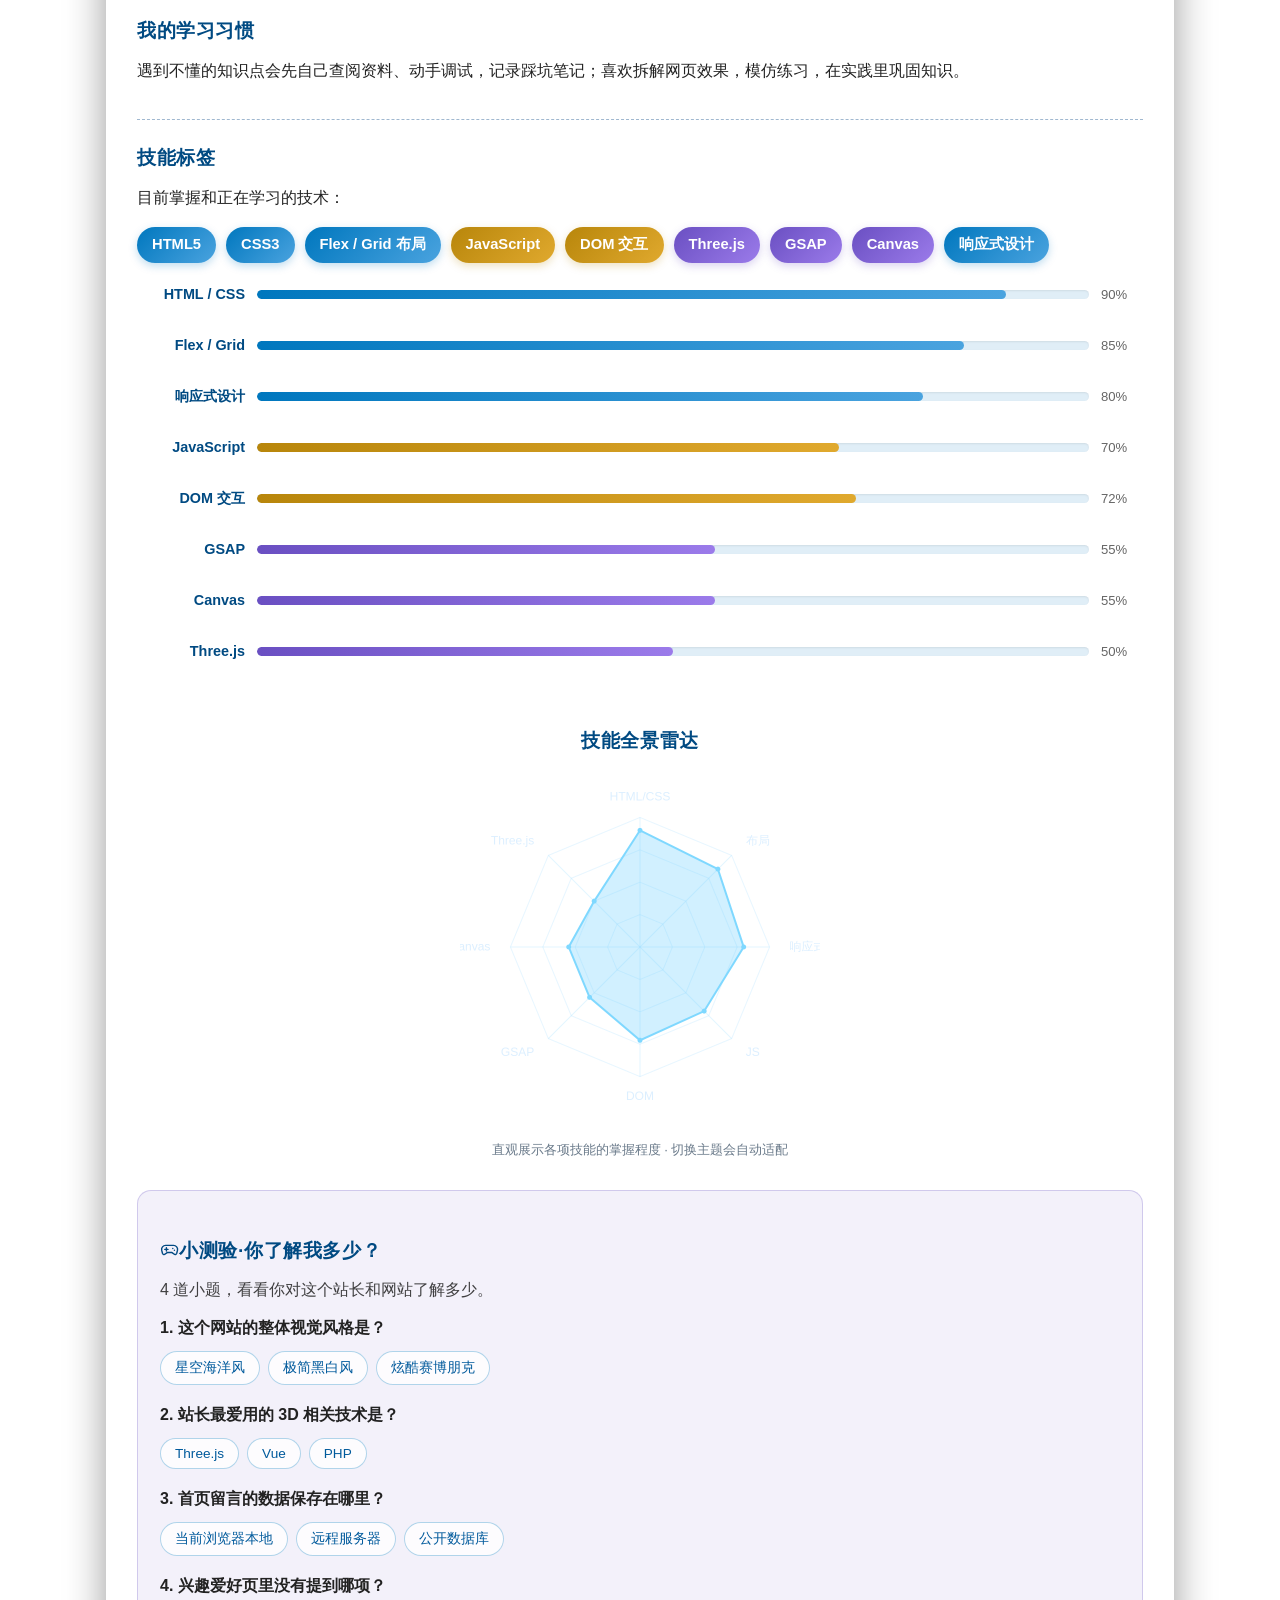
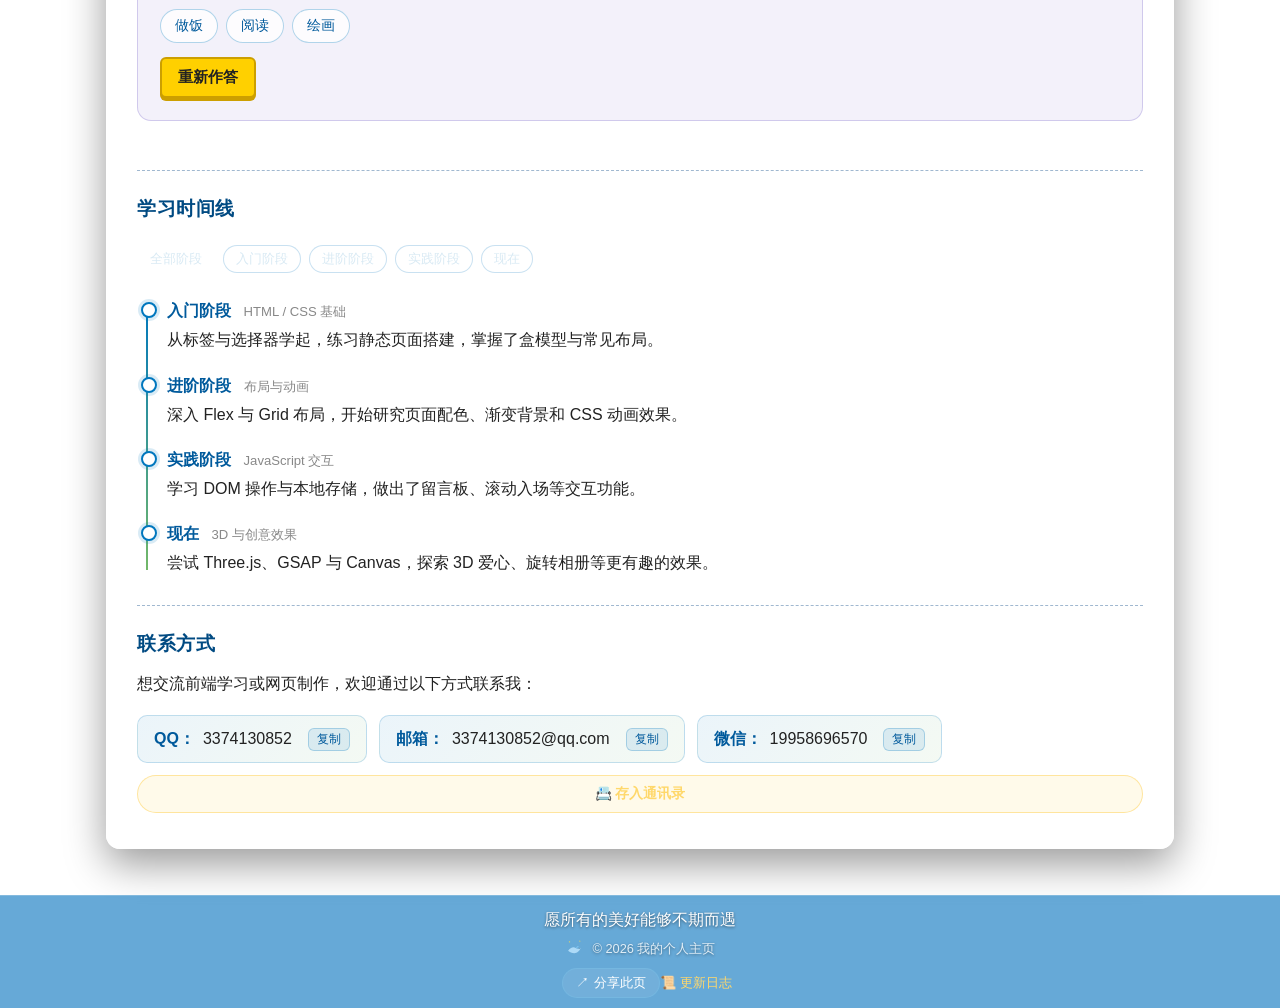
==== commit 72cc75ea: "fix: card on top row, two poems below (final 品 layout)" ====
--- a/about.html
+++ b/about.html
@@ -171,8 +171,7 @@
         footer p { margin: 0; color: #fff; text-shadow: 0 1px 3px rgba(0,0,0,0.5); }
         footer .copyright { margin-top: 6px; font-size: 0.8rem; opacity: 0.85; }
 
-        /* ===== 关于页顶部：左禅语 / 中翻转名片 / 右古诗 三栏对称 ===== */
-        /* ===== 关于页顶部：品字布局——上排左右两诗牌对称，下排翻转名片居中 ===== */
+        /* ===== 关于页顶部：品字布局——上排翻转名片居中，下排左右两诗牌对称 ===== */
         .about-hero-row {
             display: grid;
             grid-template-columns: repeat(2, minmax(0, 1fr));
--- a/css/style.css
+++ b/css/style.css
@@ -1214,20 +1214,6 @@
 .quiz-result span { font-size: 0.9rem; color: var(--t-body-text); }
 .quiz-reset { margin-top: 14px; }
 
-/* ---------- 一键复制按钮 ---------- */
-.copy-link-fab {
-    position: fixed; right: 22px; bottom: 320px; z-index: 118;
-    display: flex; align-items: center; gap: 6px;
-    padding: 8px 12px; border-radius: 20px; cursor: pointer;
-    border: 1px solid rgba(255,255,255,0.3); background: rgba(0,30,50,0.55);
-    color: #eaf6ff; font-size: 0.78rem; font-weight: 600;
-    backdrop-filter: blur(6px); box-shadow: 0 4px 14px rgba(0,0,0,0.25);
-    transition: transform .2s ease, background .2s ease;
-}
-.copy-link-fab:hover { transform: translateY(-2px); background: rgba(0,119,190,0.8); }
-.copy-link-fab .ui-icon { width: 15px; height: 15px; }
-html[data-theme="light"] .copy-link-fab { color: #0a3d62; background: rgba(255,255,255,0.9); border-color: rgba(0,119,190,0.3); }
-
 /* ---------- 快捷键面板 ---------- */
 .shortcut-panel { position: fixed; inset: 0; z-index: 8500; display: none; }
 .shortcut-panel.open { display: block; }
@@ -1271,8 +1257,6 @@
 /* ---------- 响应式 ---------- */
 @media (max-width: 720px) {
     .stat-strip { grid-template-columns: repeat(2, 1fr); }
-    .copy-link-fab { bottom: 76px; right: 70px; padding: 8px 10px; }
-    .copy-link-fab span { display: none; }
 }
 
 /* ============================================================
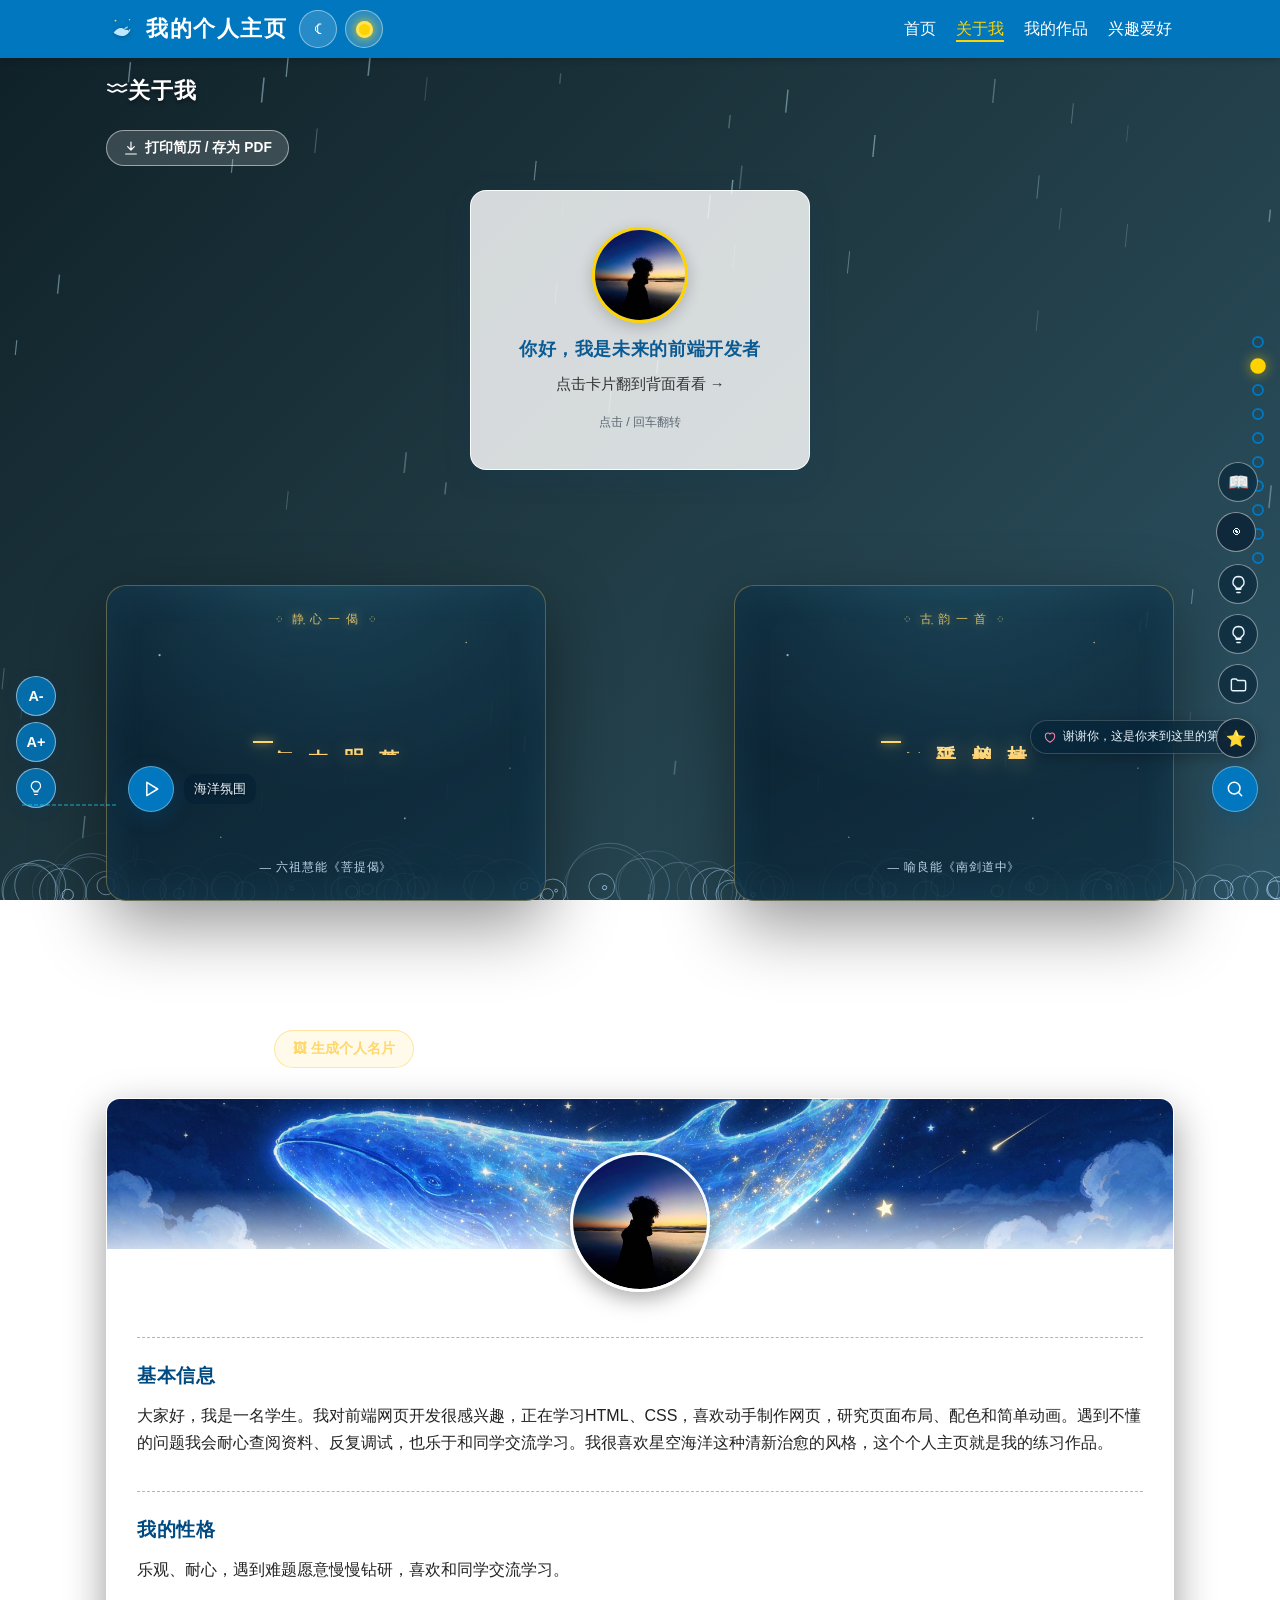
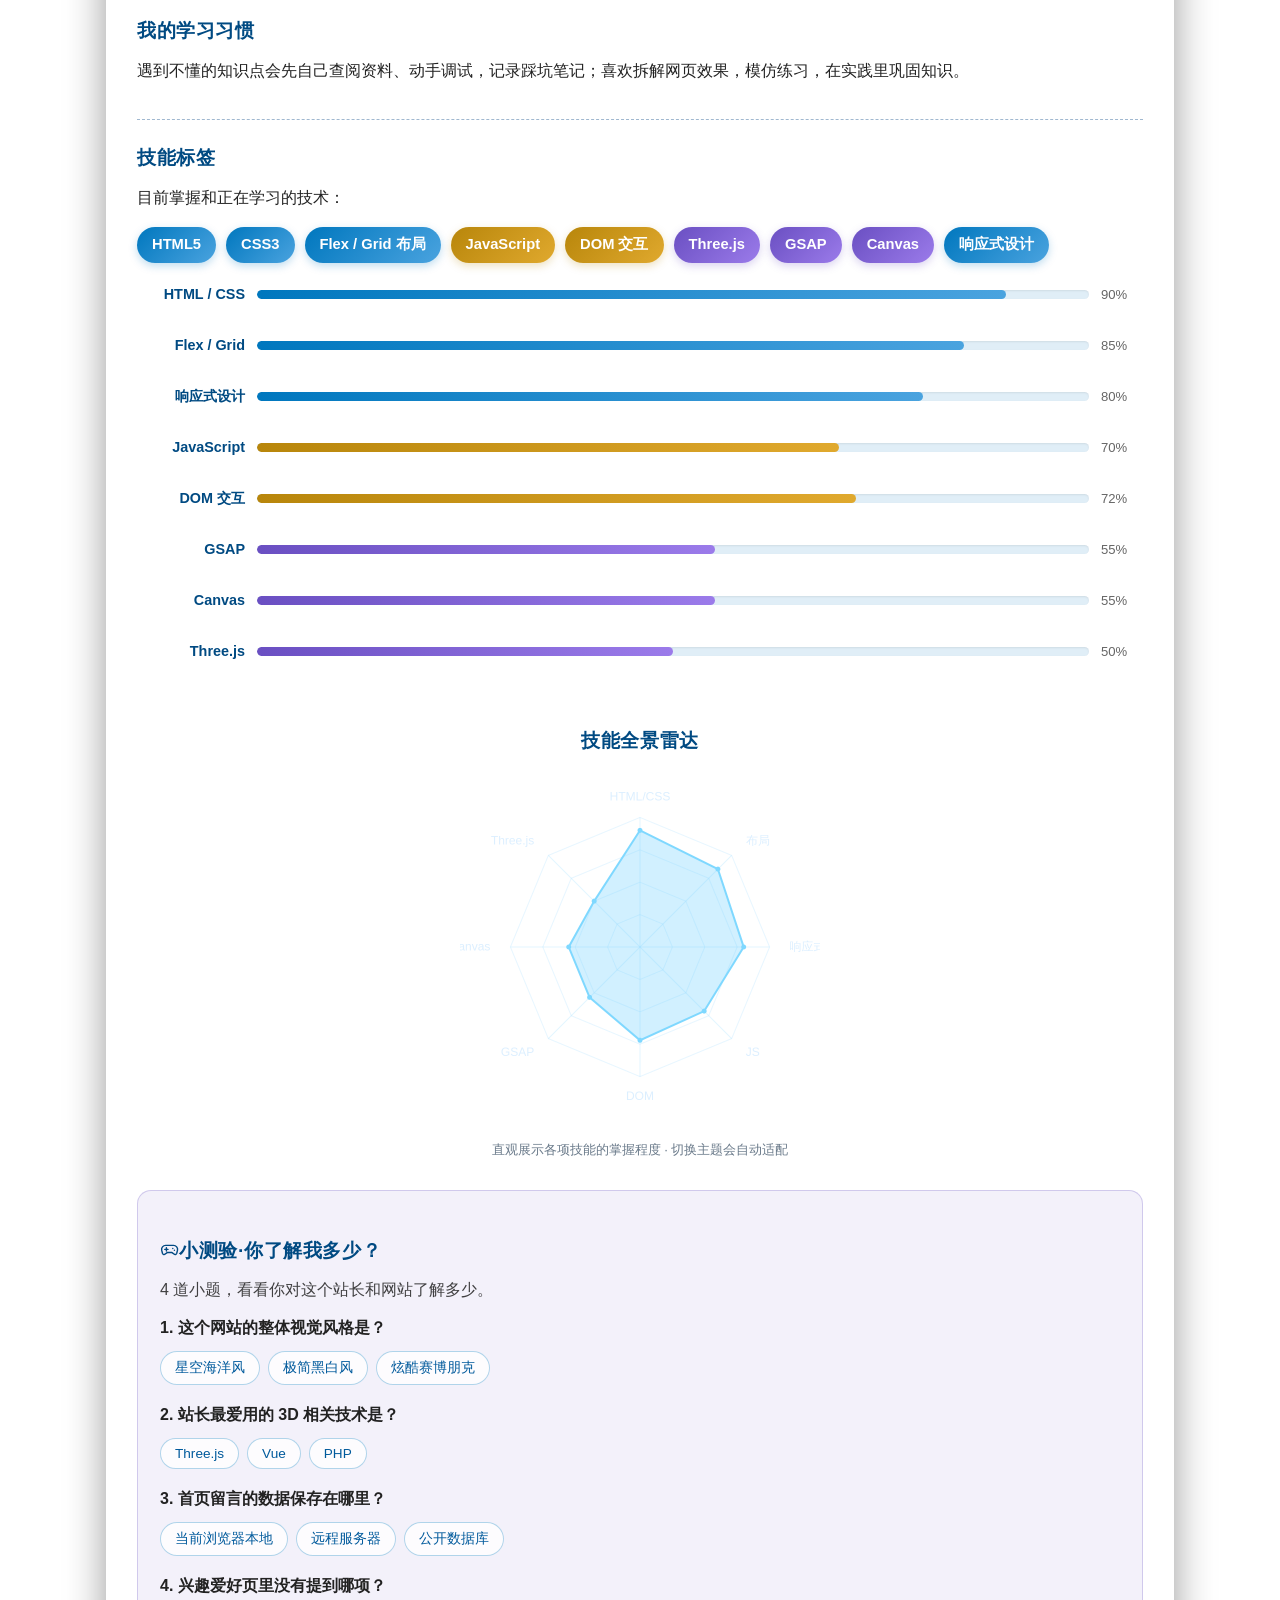
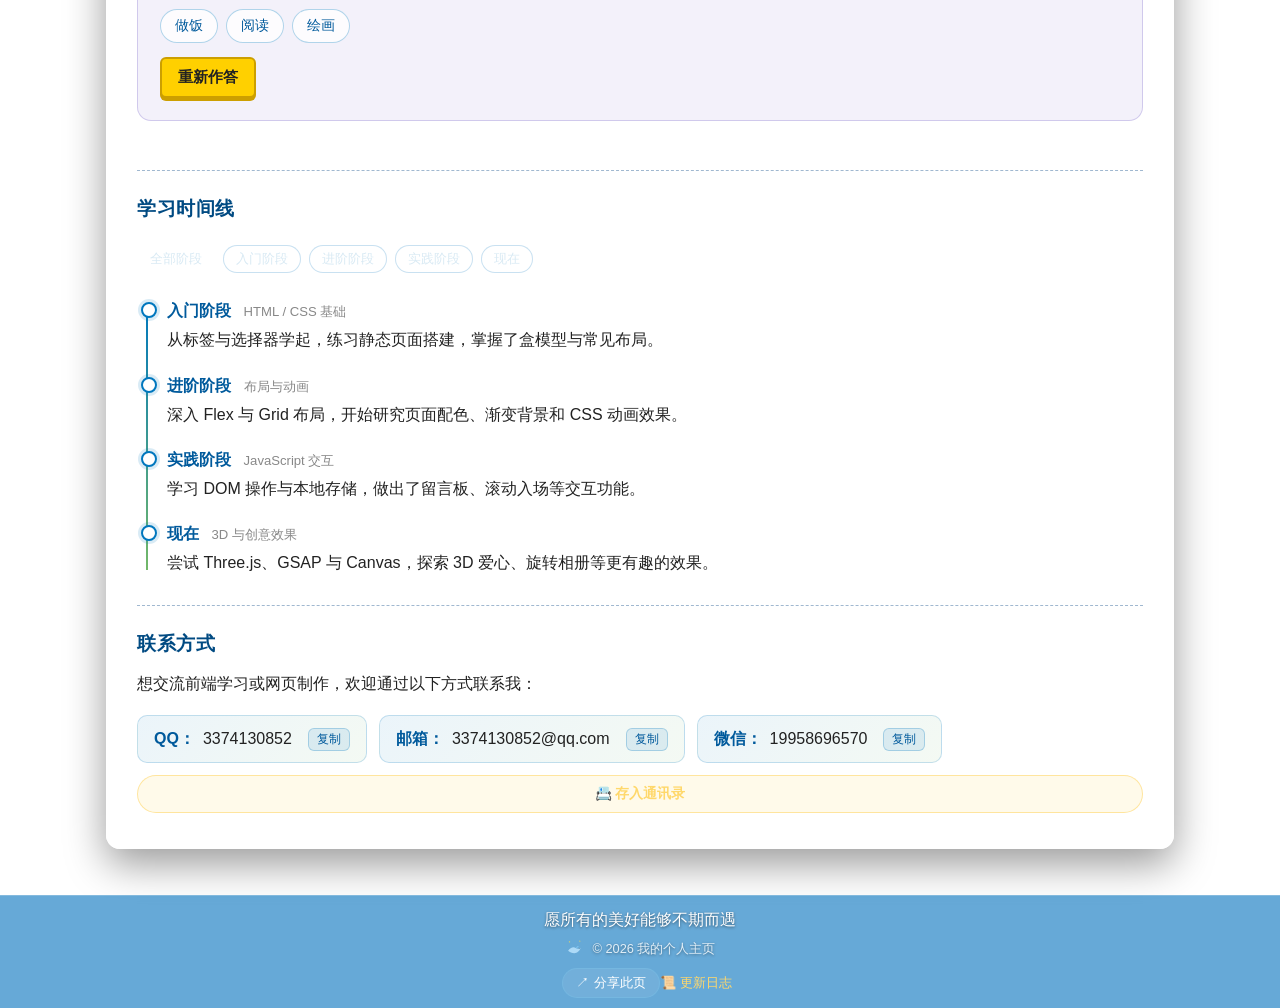
==== commit 7aea2c07: "fix: center flip card horizontally without moving poems" ====
--- a/about.html
+++ b/about.html
@@ -202,6 +202,7 @@
         .about-hero-row .flip-card {
             grid-column: 1 / -1;
             grid-row: 1;
+            justify-self: center;          /* 名片居中（诗牌位置不动） */
             width: 100%;
             max-width: 340px;
             margin: 0;
